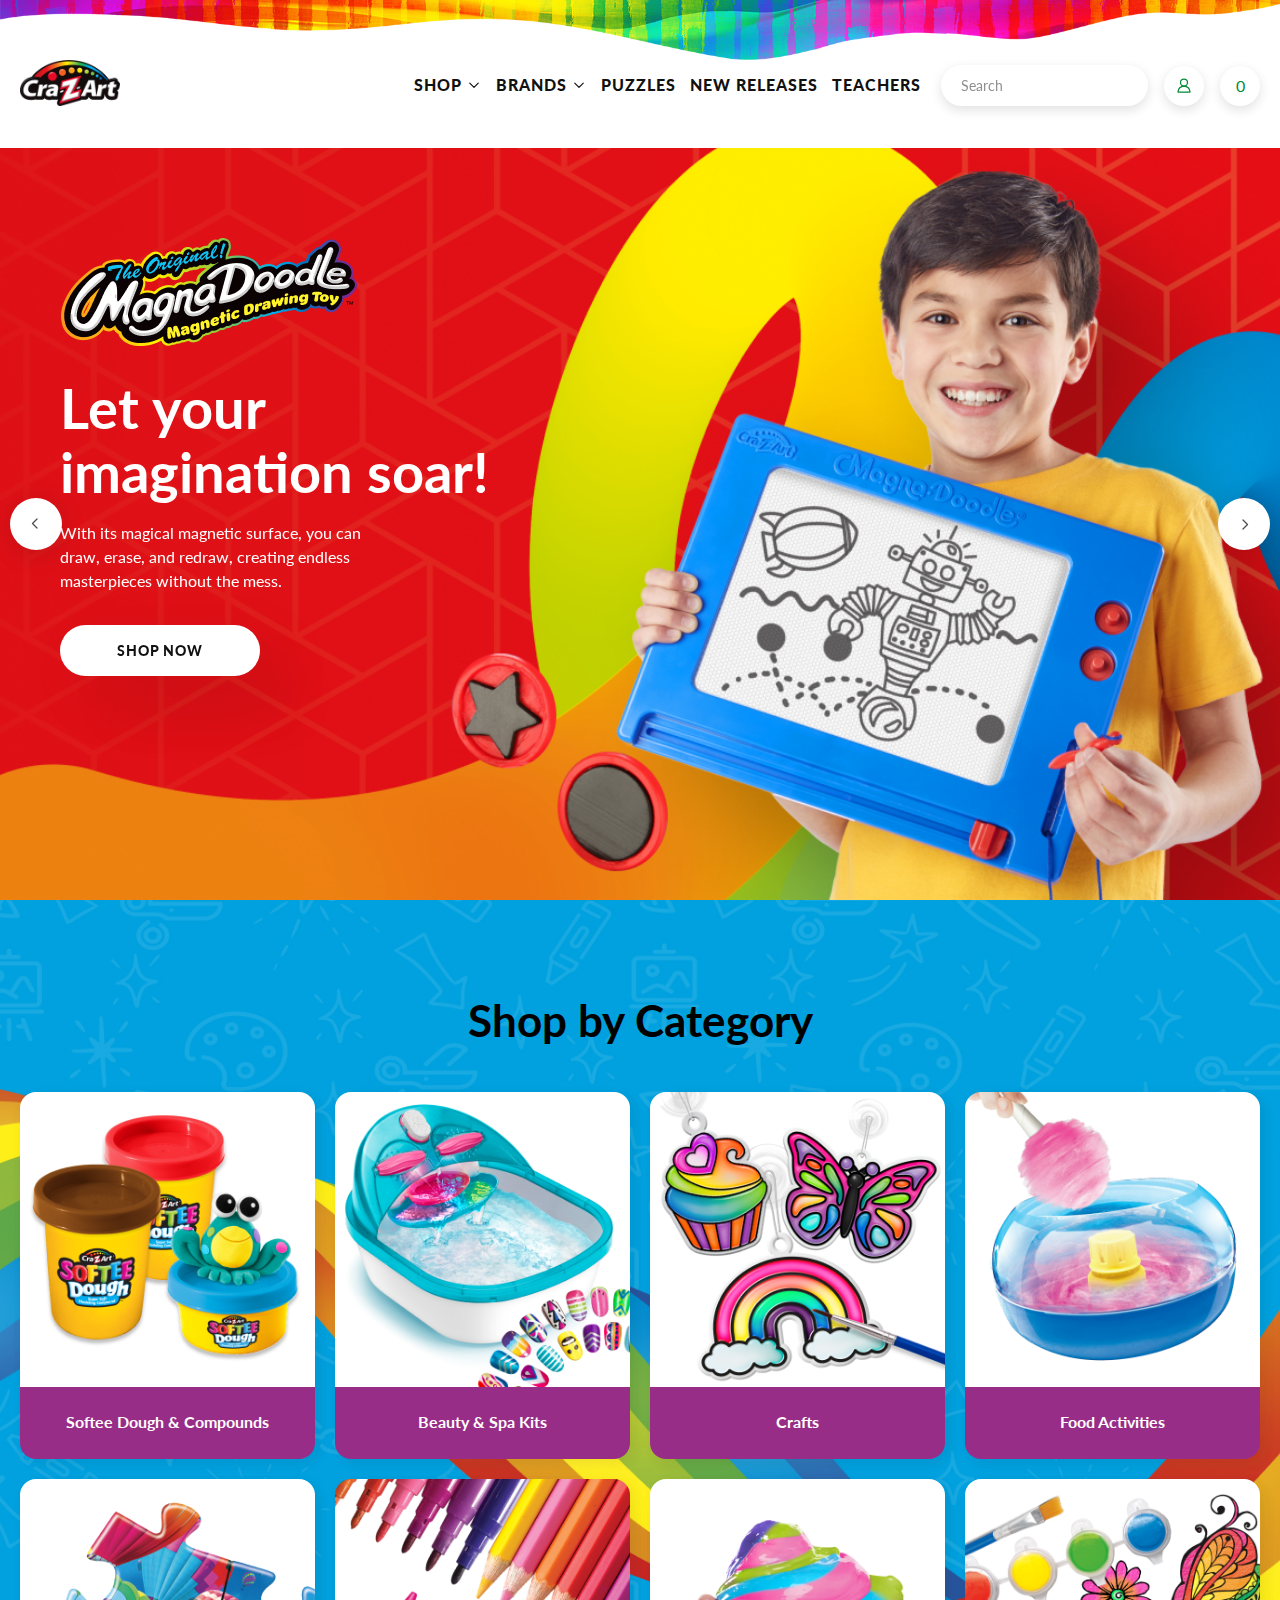
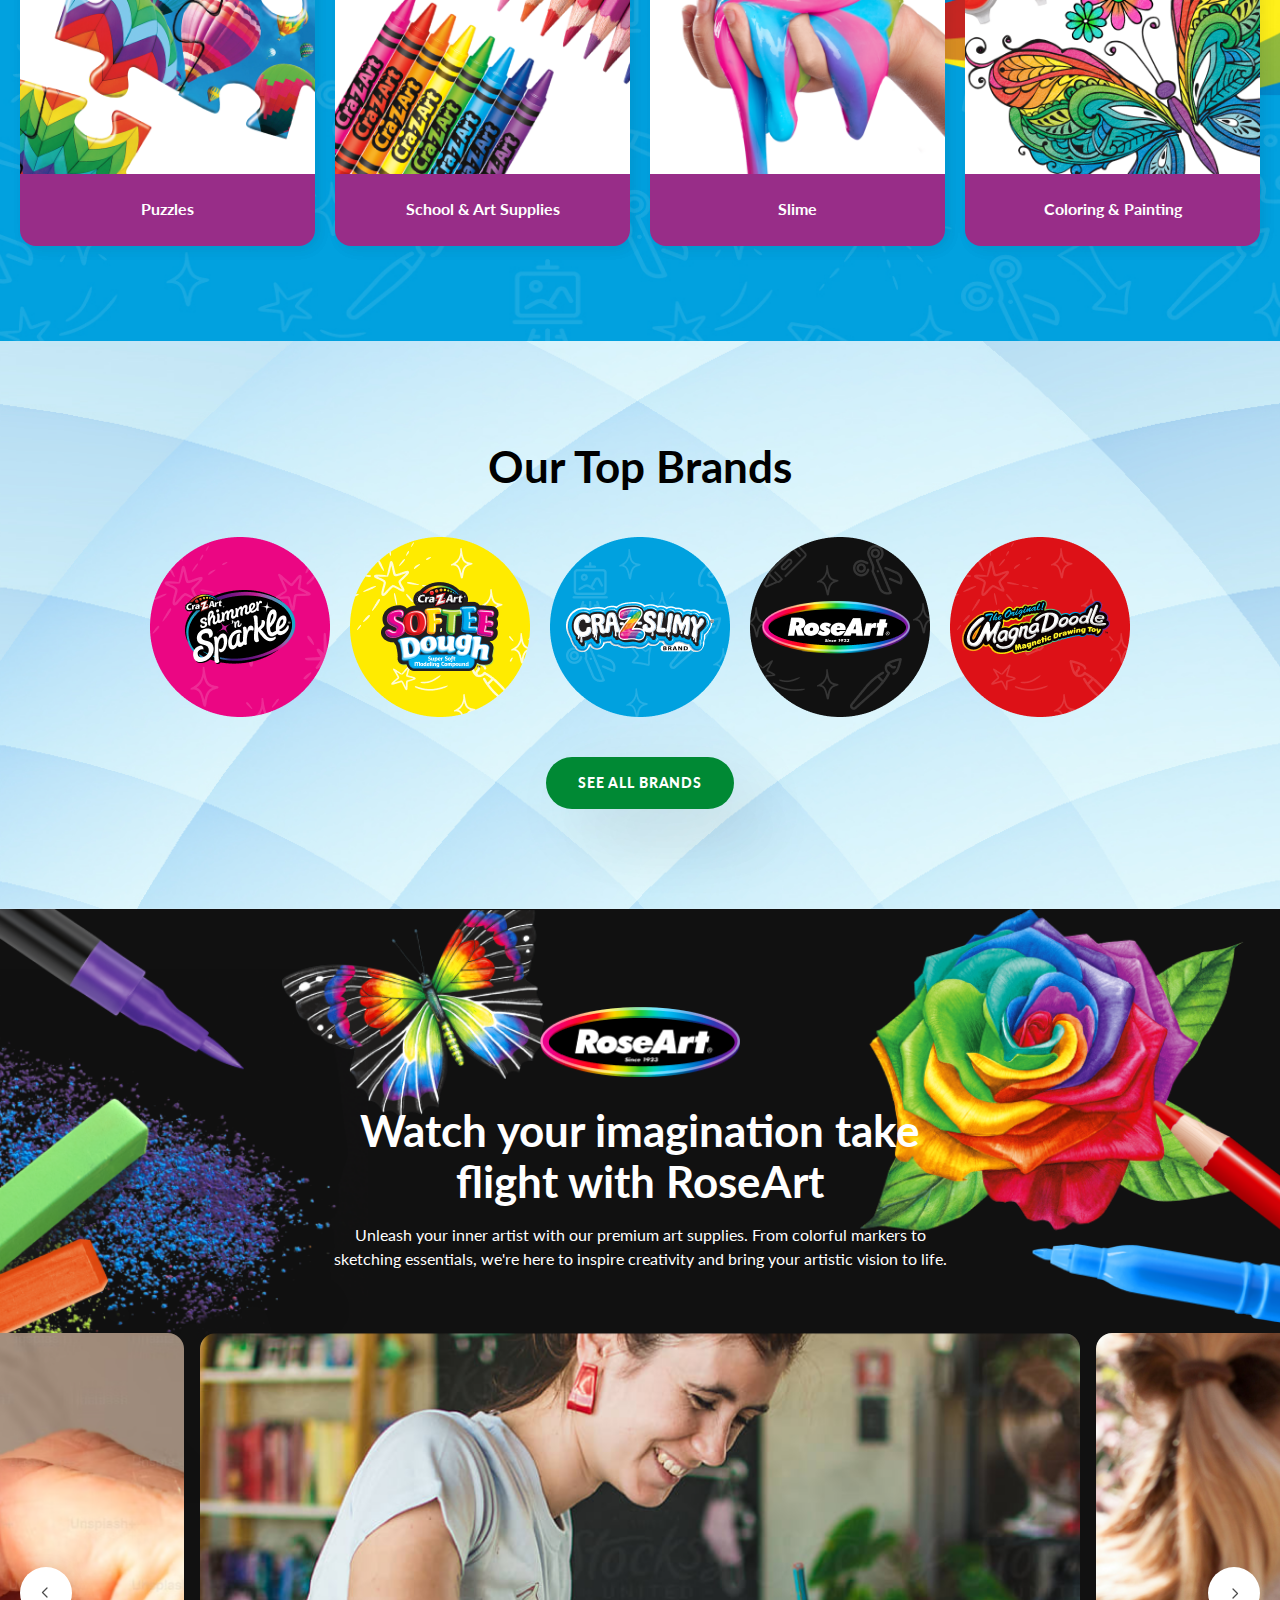
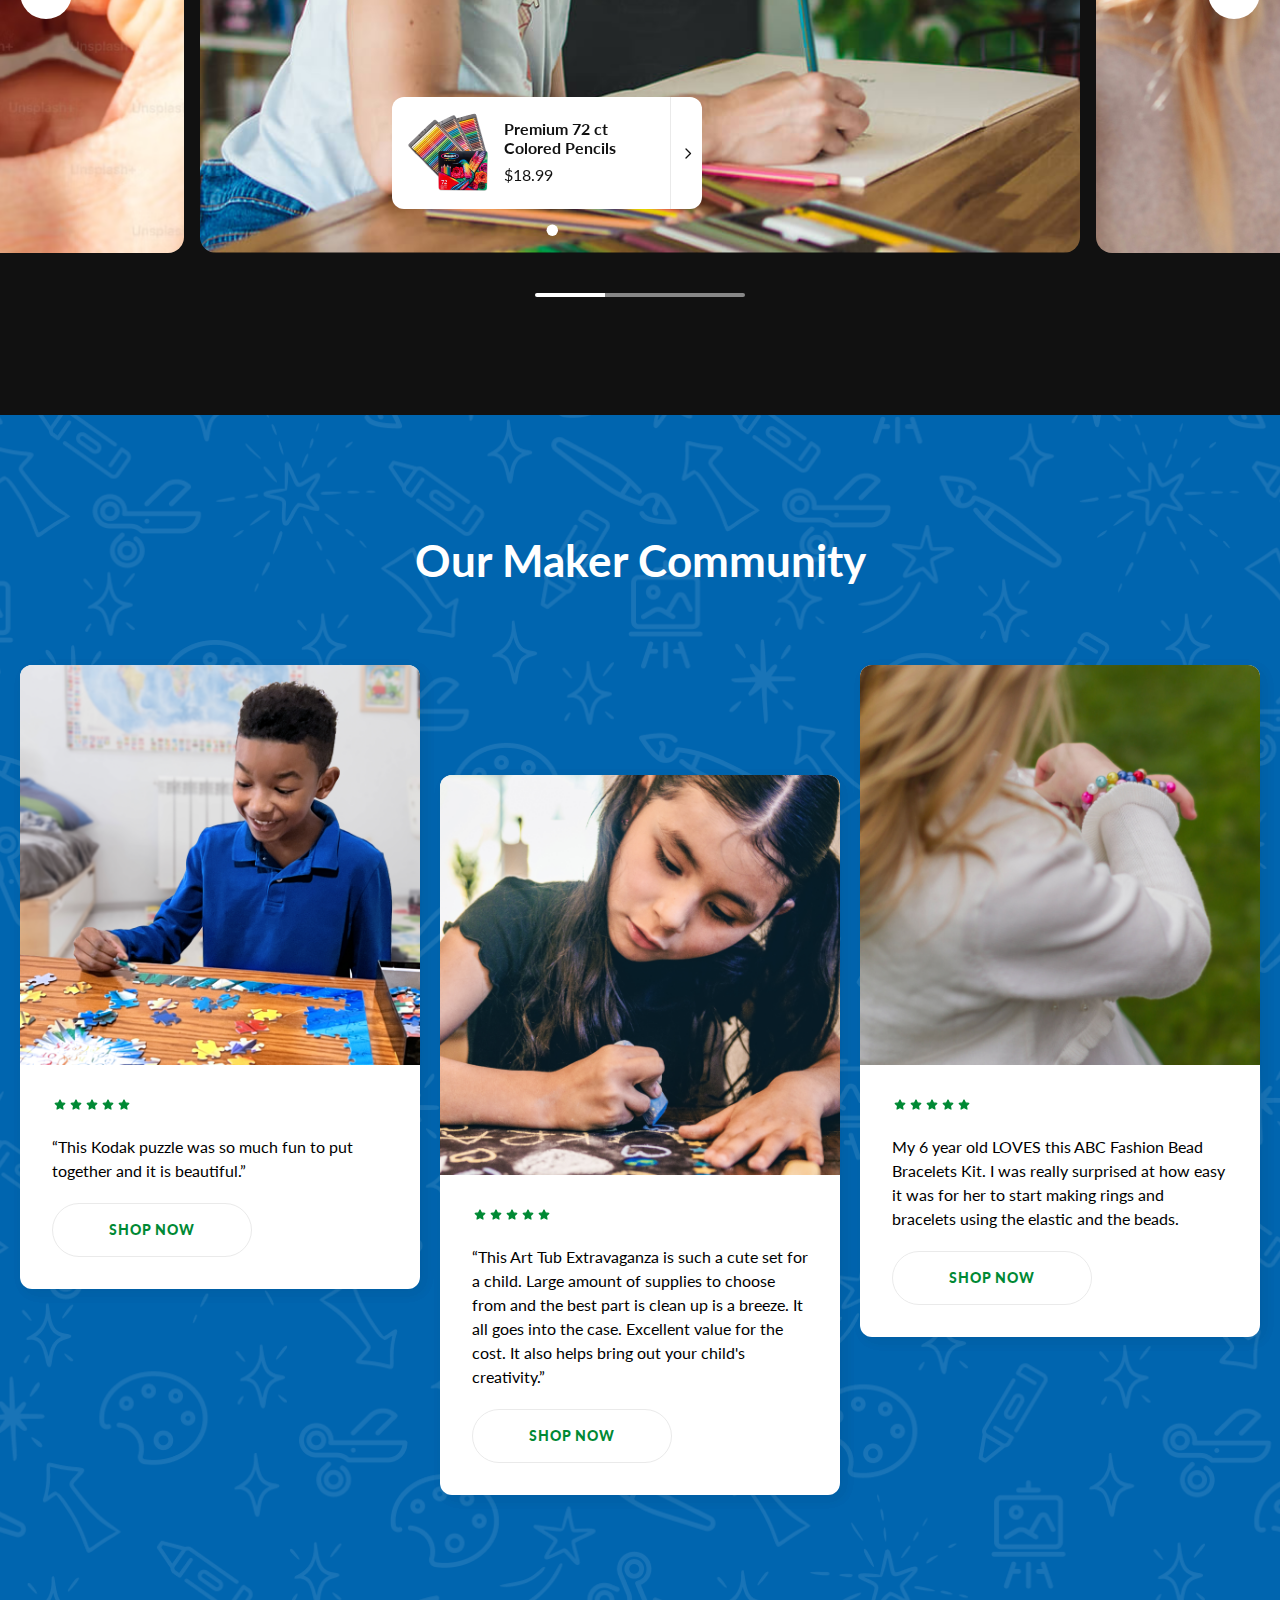
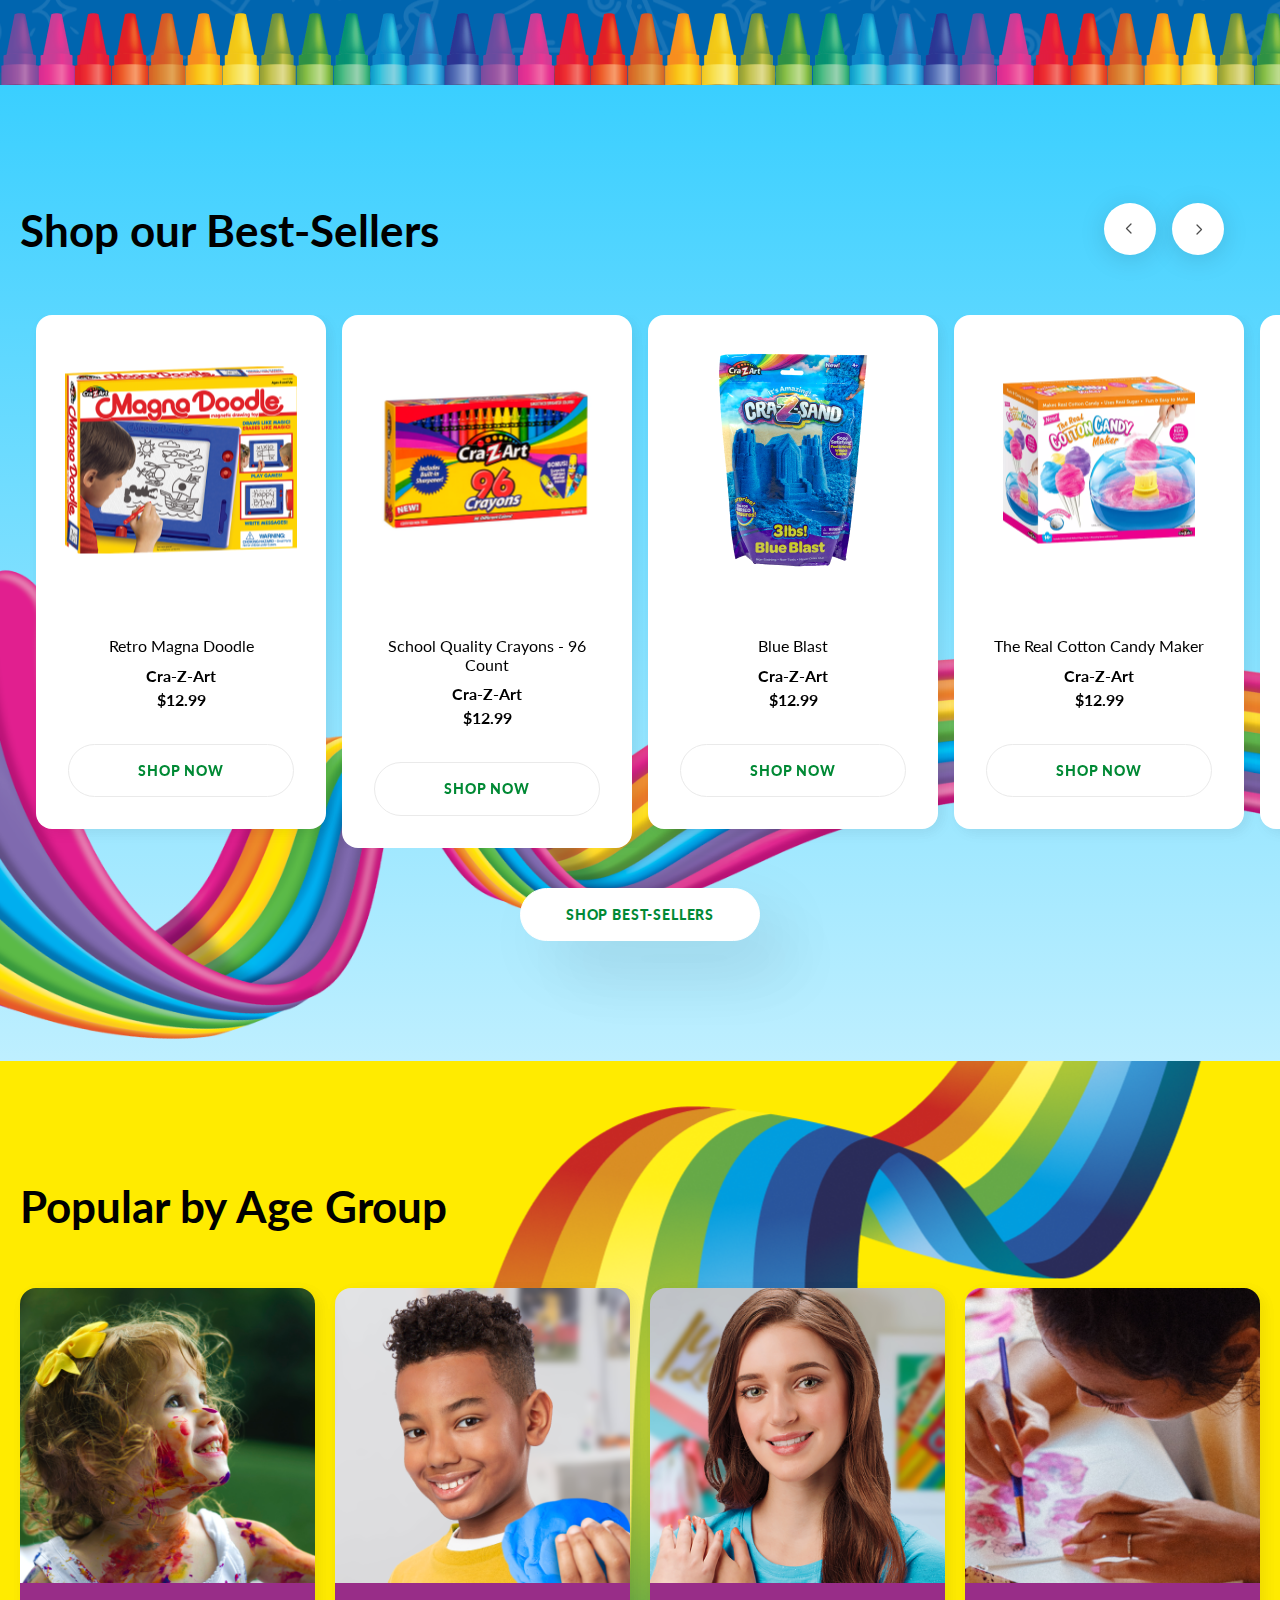
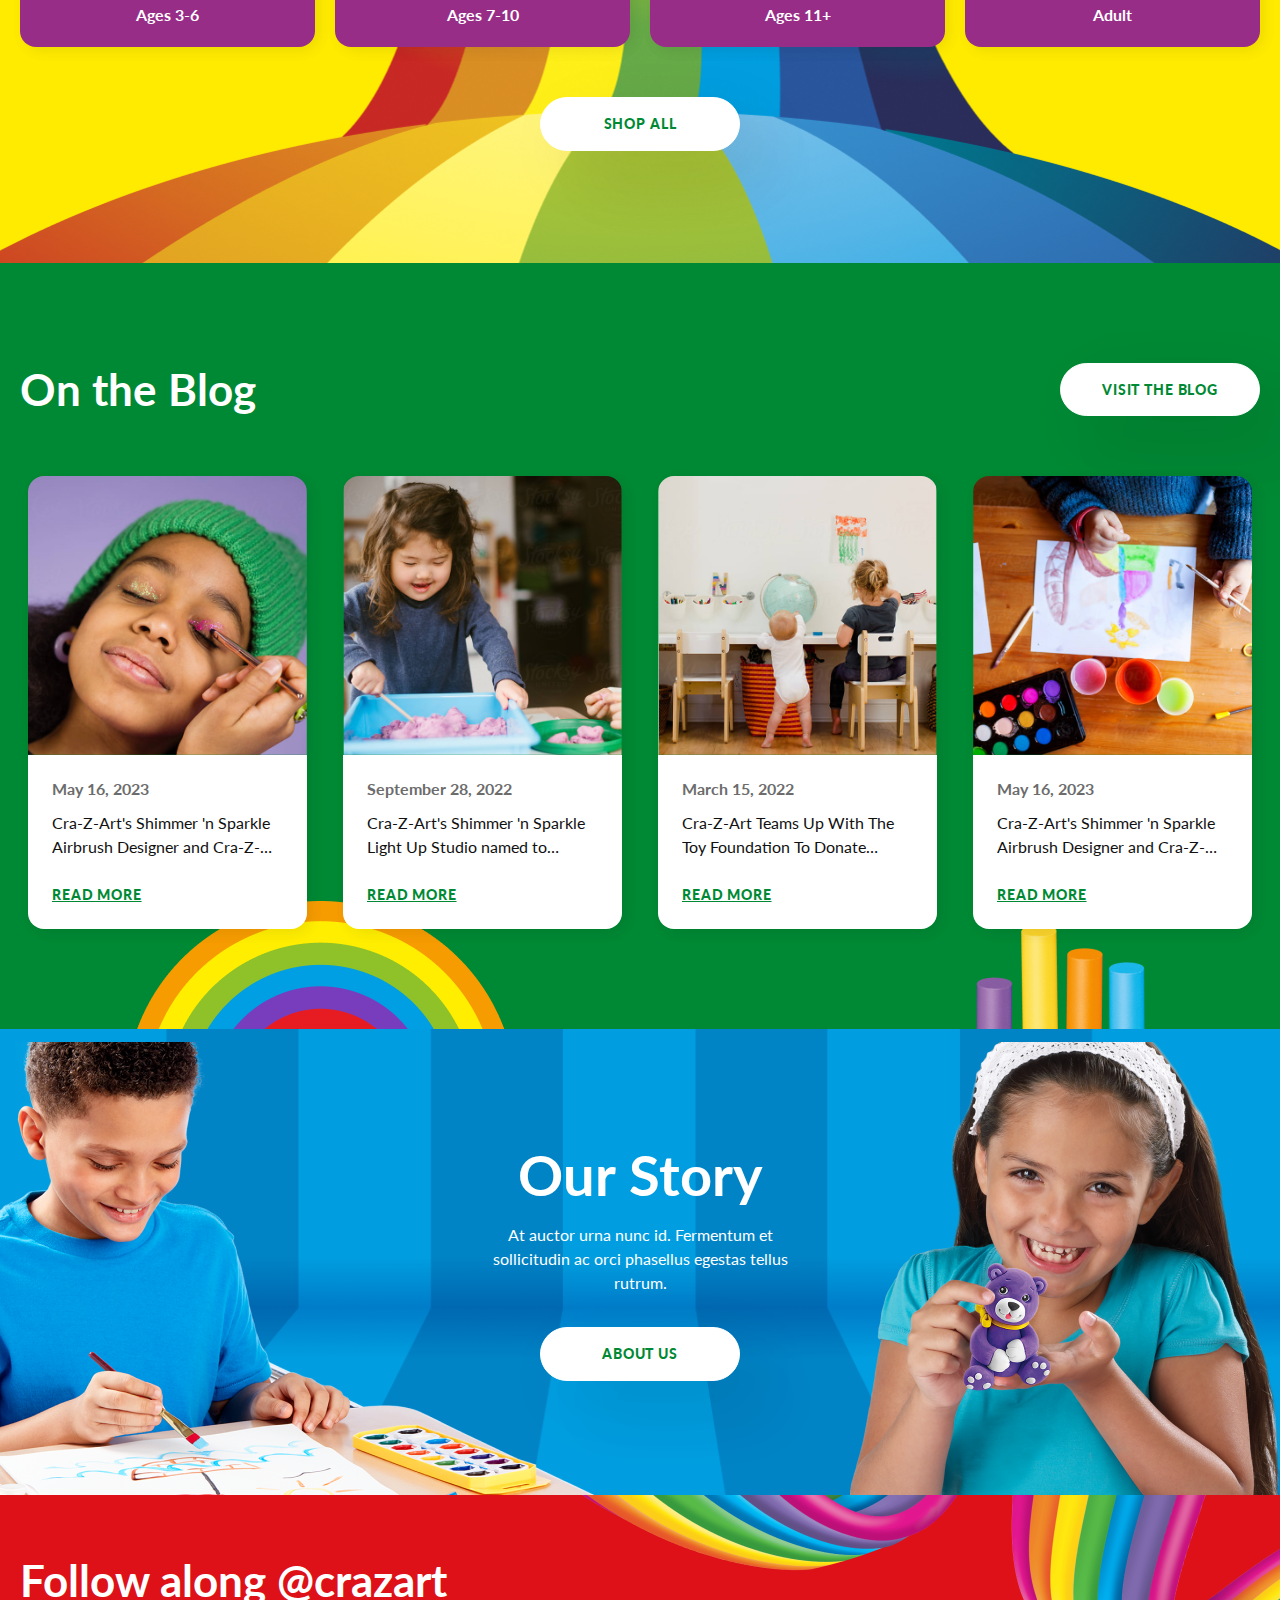
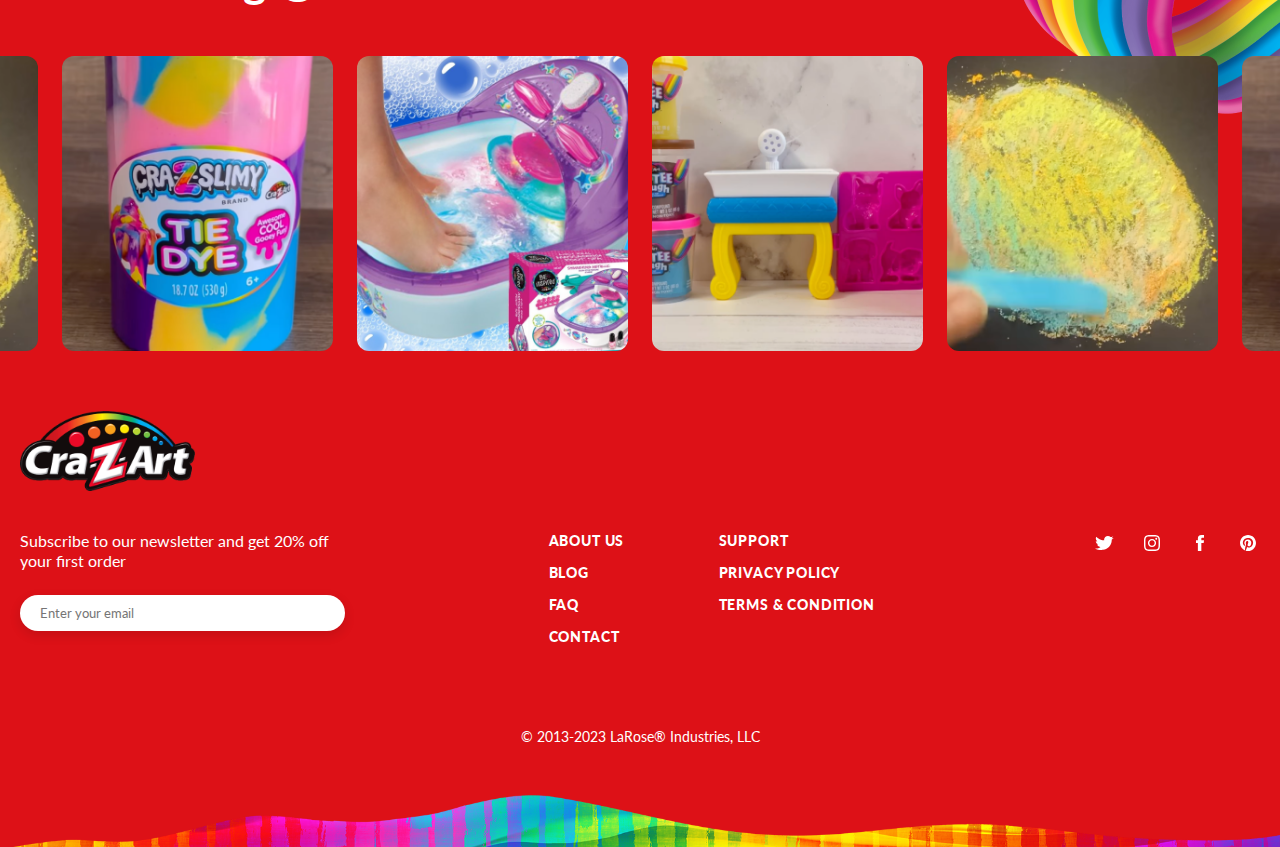
==== static/index.html @ 1d9a2c36 "Add video popups" ====
<!DOCTYPE html>
<html lang="en">
  <head>
    <meta charset="UTF-8" />
    <meta name="viewport" content="width=device-width, initial-scale=1.0" />
    <link rel="icon" type="image/x-icon" href="images/favicon.ico" />
    <title>
      Arts and Crafts Store | Buy School Supplies Online at Cra-Z-Art
    </title>

    <!-- Google Fonts -->
    <link rel="preconnect" href="https://fonts.googleapis.com" />
    <link rel="preconnect" href="https://fonts.gstatic.com" crossorigin />
    <link
      href="https://fonts.googleapis.com/css2?family=Lato:ital,wght@0,300;0,400;0,700;0,900;1,400&display=swap"
      rel="stylesheet"
    />

    <!-- Magnific -->
    <link rel="stylesheet" href="css/magnific-popup.css" />

    <!-- Slick Slider -->
    <link rel="stylesheet" href="css/slick-theme.css" />
    <link rel="stylesheet" href="css/slick.css" />

    <!-- Reset -->
    <link rel="stylesheet" href="css/reset.css" />

    <!-- Main -->
    <link rel="stylesheet" href="css/main.css" />
  </head>
  <body>
    <header class="desktop">
      <div class="top-nav">
        <div class="container">
          <div class="content">
            <a href="index.html" class="logo">
              <img src="images/logo.png" alt="logo" />
            </a>
            <div class="navigation-items">
              <nav>
                <ul class="nav-menu">
                  <li class="menu-item menu-item-has-children">
                    <a href="/">Shop</a>
                    <ul class="nav-menu">
                      <li class="menu-item menu-item-has-children">
                        <a href="#">Category</a>
                        <ul class="nav-menu">
                          <li class="menu-item">
                            <a href="#">Crafts</a>
                          </li>
                          <li class="menu-item">
                            <a href="#">Coloring & Paint</a>
                          </li>
                          <li class="menu-item">
                            <a href="#">Spa & Beauty Kits</a>
                          </li>
                          <li class="menu-item">
                            <a href="#">Puzzles</a>
                          </li>
                          <li class="menu-item">
                            <a href="#">Softee Dough & Compounds</a>
                          </li>
                          <li class="menu-item">
                            <a href="#">Slime</a>
                          </li>
                          <li class="menu-item">
                            <a href="#">School & Art Supplies</a>
                          </li>
                          <li class="menu-item">
                            <a href="#">Teacher Supplies</a>
                          </li>
                          <li class="menu-item">
                            <a href="#">Food Activities</a>
                          </li>
                          <li class="menu-item">
                            <a href="#">Fine Arts</a>
                          </li>
                          <li class="menu-item">
                            <a href="#">Licensed</a>
                          </li>
                          <li class="menu-item">
                            <a href="#">Toys, Collectibles & Games</a>
                          </li>
                        </ul>
                      </li>
                      <li class="menu-item menu-item-has-children">
                        <a href="#">Supplies</a>
                        <ul class="nav-menu">
                          <li class="menu-item">
                            <a href="#">Item 1</a>
                          </li>
                          <li class="menu-item">
                            <a href="#">Item 2</a>
                          </li>
                          <li class="menu-item">
                            <a href="#">Item 3</a>
                          </li>
                        </ul>
                      </li>
                      <li class="menu-item menu-item-has-children">
                        <a href="#">Age</a>
                        <ul class="nav-menu">
                          <li class="menu-item">
                            <a href="#">Item 4</a>
                          </li>
                          <li class="menu-item">
                            <a href="#">Item 5</a>
                          </li>
                          <li class="menu-item">
                            <a href="#">Item 6</a>
                          </li>
                        </ul>
                      </li>
                      <li class="menu-item menu-item-has-children">
                        <a href="#">Brand</a>
                        <ul class="nav-menu">
                          <li class="menu-item">
                            <a href="#">Item 7</a>
                          </li>
                          <li class="menu-item">
                            <a href="#">Item 8</a>
                          </li>
                          <li class="menu-item">
                            <a href="#">Item 9</a>
                          </li>
                        </ul>
                      </li>
                    </ul>
                  </li>
                  <li class="menu-item menu-item-has-children">
                    <a href="/">Brands</a>
                    <ul class="nav-menu">
                      <li class="menu-item">
                        <a href="#">Cra-Z-Art</a>
                      </li>
                      <li class="menu-item">
                        <a href="#">Cra-Z-Slimy</a>
                      </li>
                      <li class="menu-item">
                        <a href="#">Cra-Z-Sand</a>
                      </li>
                      <li class="menu-item">
                        <a href="#">Magrific 3D Magnetic Tiles</a>
                      </li>
                      <li class="menu-item">
                        <a href="#">RoseArt</a>
                      </li>
                      <li class="menu-item">
                        <a href="#">Softee Dough</a>
                      </li>
                      <li class="menu-item">
                        <a href="#">Shimmer 'n Sparkle</a>
                      </li>
                      <li class="menu-item">
                        <a href="#">MagnaDoodle</a>
                      </li>
                      <li class="menu-item">
                        <a href="#">The Board Dudes</a>
                      </li>
                      <li class="menu-item">
                        <a href="#">Palmer Paints</a>
                      </li>
                      <li class="menu-item">
                        <a href="#">USA Titanium</a>
                      </li>
                      <li class="menu-item">
                        <a href="#">USA Gold</a>
                      </li>
                      <li class="menu-item">
                        <a href="#">Timeless Creations</a>
                      </li>
                      <li class="menu-item">
                        <a href="#">Scribble Stuff</a>
                      </li>
                    </ul>
                  </li>
                  <li class="menu-item">
                    <a href="/">Puzzles</a>
                  </li>
                  <li class="menu-item">
                    <a href="/">New Releases</a>
                  </li>
                  <li class="menu-item">
                    <a href="/">Teachers</a>
                  </li>
                </ul>
              </nav>
              <aside>
                <div class="search-products">
                  <form>
                    <div class="input-group">
                      <input
                        type="search"
                        name="search-term"
                        placeholder="Search"
                      />
                    </div>
                  </form>
                </div>
                <div class="profile-wrapper">
                  <a href="/profile" class="profile-account">
                    <img src="images/icons/profile.svg" alt="profile" />
                  </a>
                </div>
                <div class="shopping-cart">
                  <button class="cart-count">
                    <span>0</span>
                  </button>
                </div>
              </aside>
            </div>
          </div>
        </div>
      </div>
      <div class="mega-menu" data-category="">
        <div class="container">
          <h6 class="category-title">Shop by</h6>
          <div class="mega-menu-links-wrapper">
            <nav>
              <div class="links"></div>
            </nav>
            <div class="best-selllers">
              <div class="best-seller-category" data-category="general">
                <h5>Best-sellers</h5>
                <div class="items">
                  <a class="best-seller-item" href="#">
                    <img src="images/rose-art.png" alt="rose art" />
                    <div class="info">
                      <h6>RoseArt</h6>
                      <p>Premium Art Set — 12...</p>
                      <span class="price">$12.99</span>
                    </div>
                  </a>
                  <a class="best-seller-item" href="#">
                    <img src="images/rose-art.png" alt="rose art" />
                    <div class="info">
                      <h6>RoseArt</h6>
                      <p>Premium Art Set — 12...</p>
                      <span class="price">$12.99</span>
                    </div>
                  </a>
                  <a class="best-seller-item" href="#">
                    <img src="images/rose-art.png" alt="rose art" />
                    <div class="info">
                      <h6>RoseArt</h6>
                      <p>Premium Art Set — 12...</p>
                      <span class="price">$12.99</span>
                    </div>
                  </a>
                  <a class="best-seller-item" href="#">
                    <img src="images/rose-art.png" alt="rose art" />
                    <div class="info">
                      <h6>RoseArt</h6>
                      <p>Premium Art Set — 12...</p>
                      <span class="price">$12.99</span>
                    </div>
                  </a>
                </div>
              </div>
            </div>
          </div>
        </div>
      </div>
    </header>
    <header class="mobile">
      <div class="top-nav">
        <div class="container">
          <div class="content">
            <button class="toggle-navigation">
              <span class="line"></span>
              <span class="line"></span>
            </button>
            <a href="index.html" class="logo">
              <img src="images/logo.png" alt="logo" />
            </a>
            <div class="shopping-cart">
              <button class="cart-count">
                <span>0</span>
              </button>
            </div>
          </div>
        </div>
      </div>
      <nav>
        <div class="content">
          <div class="nav-wrapper">
            <ul class="nav-menu">
              <li class="menu-item menu-item-has-children">
                <a href="#">Shop</a>
                <ul class="nav-menu">
                  <li class="menu-item menu-item-has-children">
                    <a href="#">Category</a>
                    <ul class="nav-menu">
                      <li class="menu-item">
                        <a href="#">Crafts</a>
                      </li>
                      <li class="menu-item">
                        <a href="#">Coloring &amp; Paint Activity</a>
                      </li>
                      <li class="menu-item">
                        <a href="#">Spa &amp; Beauty Kits</a>
                      </li>
                      <li class="menu-item">
                        <a href="#">Food Activity</a>
                      </li>
                      <li class="menu-item">
                        <a href="#">Puzzles</a>
                      </li>
                      <li class="menu-item">
                        <a href="#">Softee Dough &amp; Compounds</a>
                      </li>
                      <li class="menu-item">
                        <a href="#">Slime</a>
                      </li>
                      <li class="menu-item">
                        <a href="#">School &amp; Art Supplies</a>
                      </li>
                    </ul>
                  </li>
                  <li class="menu-item">
                    <a href="#">Supplies</a>
                  </li>
                  <li class="menu-item">
                    <a href="#">Age</a>
                  </li>
                  <li class="menu-item">
                    <a href="#">Brand</a>
                  </li>
                </ul>
              </li>
              <li class="menu-item menu-item-has-children">
                <a href="#">Brands</a>
                <ul class="nav-menu">
                  <li class="menu-item">
                    <a href="#">Cra-Z-Art</a>
                  </li>
                  <li class="menu-item">
                    <a href="#">Cra-Z-Slimy</a>
                  </li>
                  <li class="menu-item">
                    <a href="#">Cra-Z-Sand</a>
                  </li>
                  <li class="menu-item">
                    <a href="#">Magrific 3D Magnetic Tiles</a>
                  </li>
                  <li class="menu-item">
                    <a href="#">RoseArt</a>
                  </li>
                  <li class="menu-item">
                    <a href="#">Softee Dough</a>
                  </li>
                  <li class="menu-item">
                    <a href="#">Shimmer 'n Sparkle</a>
                  </li>
                  <li class="menu-item">
                    <a href="#">MagnaDoodle</a>
                  </li>
                  <li class="menu-item">
                    <a href="#">The Board Dudes</a>
                  </li>
                  <li class="menu-item">
                    <a href="#">Palmer Paints</a>
                  </li>
                  <li class="menu-item">
                    <a href="#">USA Titanium</a>
                  </li>
                  <li class="menu-item">
                    <a href="#">USA Gold</a>
                  </li>
                  <li class="menu-item">
                    <a href="#">Timeless Creations</a>
                  </li>
                  <li class="menu-item">
                    <a href="#">Scribble Stuff</a>
                  </li>
                </ul>
              </li>
              <li class="menu-item">
                <a href="#">Puzzles</a>
              </li>
              <li class="menu-item">
                <a href="#">New Releases</a>
              </li>
              <li class="menu-item">
                <a href="#">Teachers</a>
              </li>
            </ul>
          </div>
          <div class="user-profile">
            <a href="/account">Account</a>
          </div>
          <div class="search-products">
            <form>
              <div class="input-group">
                <input type="search" name="search-term" placeholder="Search" />
              </div>
            </form>
          </div>
        </div>
      </nav>
      <div class="sub-menu">
        <button class="go-back"></button>
        <div class="sub-menu-nav"></div>
      </div>
    </header>
    <div class="hero" id="hero">
      <div class="hero-slide hero-slide-01">
        <img src="images/hero/hero-slide-mobile-01-bckg.png" alt="decoration" />
        <img
          src="images/hero/hero-slide-desktop-01-bckg.png"
          alt="decoration"
        />
        <div class="container">
          <div class="info">
            <img src="images/hero/magnadoodle.png" alt="magnadoodle" />
            <h2>Let your imagination soar!</h2>
            <p>
              With its magical magnetic surface, you can draw, erase, and
              redraw, creating endless masterpieces without the mess.
            </p>
            <div class="shop-now-wrapper">
              <a href="#" class="button primary full-width">Shop Now</a>
            </div>
          </div>
        </div>
      </div>
      <div class="hero-slide hero-slide-02">
        <img src="images/hero/hero-slide-mobile-02-bckg.png" alt="decoration" />
        <img
          src="images/hero/hero-slide-desktop-02-bckg.png"
          alt="decoration"
        />
        <div class="container">
          <div class="info">
            <img src="images/hero/sparkle.png" alt="magnadoodle" />
            <h2>Let your imagination soar!</h2>
            <p>
              With its magical magnetic surface, you can draw, erase, and
              redraw, creating endless masterpieces without the mess.
            </p>
            <div class="shop-now-wrapper">
              <a href="#" class="button primary full-width">Shop Now</a>
            </div>
          </div>
        </div>
      </div>
    </div>
    <div class="shop-by-category">
      <div class="container">
        <h3>Shop by Category</h3>
        <div class="categories">
          <div class="category">
            <a href="#">
              <div class="img-wrapper">
                <img
                  src="images/category/Softee-Dough-and-Compounds.png"
                  alt="Softee Dough & Compounds"
                />
              </div>
              <h5>Softee Dough & Compounds</h5>
            </a>
          </div>
          <div class="category">
            <a href="#">
              <div class="img-wrapper">
                <img
                  src="images/category/Beauty-and-Spa-Kits.png"
                  alt="Beauty & Spa Kits"
                />
              </div>
              <h5>Beauty & Spa Kits</h5>
            </a>
          </div>
          <div class="category">
            <a href="#">
              <div class="img-wrapper">
                <img src="images/category/Crafts.png" alt="Crafts" />
              </div>
              <h5>Crafts</h5>
            </a>
          </div>
          <div class="category">
            <a href="#">
              <div class="img-wrapper">
                <img
                  src="images/category/Food-Activities.png"
                  alt="Food Activities"
                />
              </div>
              <h5>Food Activities</h5>
            </a>
          </div>
          <div class="category">
            <a href="#">
              <div class="img-wrapper">
                <img src="images/category/Puzzles.png" alt="Puzzles" />
              </div>
              <h5>Puzzles</h5>
            </a>
          </div>
          <div class="category">
            <a href="#">
              <div class="img-wrapper">
                <img
                  src="images/category/School-and-Art-Supplies.png"
                  alt="School & Art Supplies"
                />
              </div>
              <h5>School & Art Supplies</h5>
            </a>
          </div>
          <div class="category">
            <a href="#">
              <div class="img-wrapper">
                <img src="images/category/Slime.png" alt="Slime" />
              </div>
              <h5>Slime</h5>
            </a>
          </div>
          <div class="category">
            <a href="#">
              <div class="img-wrapper">
                <img
                  src="images/category/Coloring-and-Painting.png"
                  alt="Coloring & Painting"
                />
              </div>
              <h5>Coloring & Painting</h5>
            </a>
          </div>
        </div>
      </div>
    </div>
    <div class="our-top-brands">
      <div class="container">
        <h3>Our Top Brands</h3>
        <div class="brands">
          <div class="brand">
            <a href="#">
              <img src="images/brands/sparkle.png" alt="sparkle" />
            </a>
          </div>
          <div class="brand">
            <a href="#">
              <img src="images/brands/softee-dough.png" alt="softee dough" />
            </a>
          </div>
          <div class="brand">
            <a href="#">
              <img src="images/brands/cra-z-slimmy.png" alt="cra-z-slimmy" />
            </a>
          </div>
          <div class="brand">
            <a href="#">
              <img src="images/brands/rose-art.png" alt="rose-art" />
            </a>
          </div>
          <div class="brand">
            <a href="#">
              <img src="images/brands/magna-doodle.png" alt="magna-doodle" />
            </a>
          </div>
          <div>
            <a href="#" class="see-all"> See all brands </a>
          </div>
        </div>
        <a href="#" class="button secondary"> See all Brands </a>
      </div>
    </div>
    <div class="rose-art-brand">
      <div class="container">
        <div class="info">
          <img src="images/rose-art/logo.png" alt="rose art" />
          <h2>Watch your imagination take flight with RoseArt</h2>
          <p>
            Unleash your inner artist with our premium art supplies. From
            colorful markers to sketching essentials, we're here to inspire
            creativity and bring your artistic vision to life.
          </p>
        </div>
      </div>
      <div class="rose-art-products" id="rose-art-products">
        <div class="product">
          <img
            src="images/rose-art/slide-01.png"
            alt="24 ct Premium Soft Pastel Sticks"
          />
          <div class="quick-buy-wrapper">
            <a href="#" class="quick-buy">
              <div class="product-image">
                <img
                  src="images/rose-art/product-01.png"
                  alt="Premium 72 ct Colored Pencils"
                />
              </div>
              <div class="product-info">
                <h5>Premium 72 ct Colored Pencils</h5>
                <span class="price">$18.99</span>
              </div>
            </a>
            <span class="dot-pulser"></span>
          </div>
        </div>
        <div class="product">
          <img
            src="images/rose-art/slide-02.png"
            alt="Premium 36 ct Acrylic Paint Set"
          />
          <div class="quick-buy-wrapper">
            <a href="#" class="quick-buy">
              <div class="product-image">
                <img
                  src="images/rose-art/product-02.png"
                  alt="Premium 36 ct Acrylic Paint Set"
                />
              </div>
              <div class="product-info">
                <h5>Premium 36 ct Acrylic Paint Set</h5>
                <span class="price">$23.99</span>
              </div>
            </a>
            <span class="dot-pulser"></span>
          </div>
        </div>
        <div class="product">
          <img
            src="images/rose-art/slide-03.png"
            alt="24 ct Premium Soft Pastel Sticks"
          />
          <div class="quick-buy-wrapper">
            <a href="#" class="quick-buy">
              <div class="product-image">
                <img
                  src="images/rose-art/product-03.png"
                  alt="24 ct Premium Soft Pastel Sticks"
                />
              </div>
              <div class="product-info">
                <h5>24 ct Premium Soft Pastel Sticks</h5>
                <span class="price">$10.99</span>
              </div>
            </a>
            <span class="dot-pulser"></span>
          </div>
        </div>
      </div>
    </div>
    <div class="our-community">
      <div class="container">
        <h3>Our Maker Community</h3>
        <div class="reviews-wrapper">
          <div class="community-reviews" id="community-reviews">
            <div class="review-item">
              <div class="product">
                <div class="image">
                  <img
                    src="images/our-community/community-01.png"
                    alt="kodak puzzle"
                  />
                </div>
                <div class="info">
                  <img src="images/icons/review-rating.svg" alt="rating" />
                  <p>
                    “This Kodak puzzle was so much fun to put together and it is
                    beautiful.”
                  </p>
                  <button class="button tertiary">Shop Now</button>
                </div>
              </div>
            </div>
            <div class="review-item">
              <div class="product">
                <div class="image">
                  <img
                    src="images/our-community/community-02.png"
                    alt="kodak puzzle"
                  />
                </div>
                <div class="info">
                  <img src="images/icons/review-rating.svg" alt="rating" />
                  <p>
                    “This Art Tub Extravaganza is such a cute set for a child.
                    Large amount of supplies to choose from and the best part is
                    clean up is a breeze. It all goes into the case. Excellent
                    value for the cost. It also helps bring out your child's
                    creativity.”
                  </p>
                  <button class="button tertiary">Shop Now</button>
                </div>
              </div>
            </div>
            <div class="review-item">
              <div class="product">
                <div class="image">
                  <img
                    src="images/our-community/community-03.png"
                    alt="kodak puzzle"
                  />
                </div>
                <div class="info">
                  <img src="images/icons/review-rating.svg" alt="rating" />
                  <p>
                    My 6 year old LOVES this ABC Fashion Bead Bracelets Kit. I
                    was really surprised at how easy it was for her to start
                    making rings and bracelets using the elastic and the beads.
                  </p>
                  <button class="button tertiary">Shop Now</button>
                </div>
              </div>
            </div>
          </div>
        </div>
      </div>
    </div>
    <div class="our-best-sellers">
      <div class="container">
        <h3>Shop our Best-Sellers</h3>
      </div>
      <div class="best-seller-products" id="best-seller-products">
        <div class="product">
          <div class="img-wrapper">
            <img
              src="images/best-sellers/product-01.png"
              alt="Retro Magna Doodle"
            />
          </div>
          <div class="info">
            <h6>Retro Magna Doodle</h6>
            <p class="brand">Cra-Z-Art</p>
            <span class="price">$12.99</span>
            <button class="button tertiary">Shop Now</button>
          </div>
        </div>
        <div class="product">
          <div class="img-wrapper">
            <img
              src="images/best-sellers/product-02.png"
              alt="School Quality Crayons - 96 Count"
            />
          </div>
          <div class="info">
            <h6>School Quality Crayons - 96 Count</h6>
            <p class="brand">Cra-Z-Art</p>
            <span class="price">$12.99</span>
            <button class="button tertiary">Shop Now</button>
          </div>
        </div>
        <div class="product">
          <div class="img-wrapper">
            <img src="images/best-sellers/product-03.png" alt="Blue Blast" />
          </div>
          <div class="info">
            <h6>Blue Blast</h6>
            <p class="brand">Cra-Z-Art</p>
            <span class="price">$12.99</span>
            <button class="button tertiary">Shop Now</button>
          </div>
        </div>
        <div class="product">
          <div class="img-wrapper">
            <img
              src="images/best-sellers/product-04.png"
              alt="The Real Cotton Candy Maker"
            />
          </div>
          <div class="info">
            <h6>The Real Cotton Candy Maker</h6>
            <p class="brand">Cra-Z-Art</p>
            <span class="price">$12.99</span>
            <button class="button tertiary">Shop Now</button>
          </div>
        </div>
        <div class="product">
          <div class="img-wrapper">
            <img
              src="images/best-sellers/product-01.png"
              alt="Retro Magna Doodle"
            />
          </div>
          <div class="info">
            <h6>Retro Magna Doodle</h6>
            <p class="brand">Cra-Z-Art</p>
            <span class="price">$12.99</span>
            <button class="button tertiary">Shop Now</button>
          </div>
        </div>
        <div class="product">
          <div class="img-wrapper">
            <img
              src="images/best-sellers/product-02.png"
              alt="School Quality Crayons - 96 Count"
            />
          </div>
          <div class="info">
            <h6>School Quality Crayons - 96 Count</h6>
            <p class="brand">Cra-Z-Art</p>
            <span class="price">$12.99</span>
            <button class="button tertiary">Shop Now</button>
          </div>
        </div>
        <div class="product">
          <div class="img-wrapper">
            <img src="images/best-sellers/product-03.png" alt="Blue Blast" />
          </div>
          <div class="info">
            <h6>Blue Blast</h6>
            <p class="brand">Cra-Z-Art</p>
            <span class="price">$12.99</span>
            <button class="button tertiary">Shop Now</button>
          </div>
        </div>
      </div>
      <div class="container">
        <div class="shop-all">
          <a href="#" class="button quaternary full-width">Shop best-sellers</a>
        </div>
      </div>
    </div>
    <div class="popular-by-age">
      <div class="container">
        <h3>Popular by Age Group</h3>
        <div class="age-products" id="age-products">
          <div class="product">
            <a href="#">
              <img src="images/popular-by-age/product-01.png" alt="Ages 3-6" />
              <h6>Ages 3-6</h6>
            </a>
          </div>
          <div class="product">
            <a href="#">
              <img src="images/popular-by-age/product-02.png" alt="Ages 7-10" />
              <h6>Ages 7-10</h6>
            </a>
          </div>
          <div class="product">
            <a href="#">
              <img src="images/popular-by-age/product-03.png" alt="Ages 11+" />
              <h6>Ages 11+</h6>
            </a>
          </div>
          <div class="product">
            <a href="#">
              <img src="images/popular-by-age/product-04.png" alt="Adult" />
              <h6>Adult</h6>
            </a>
          </div>
        </div>
        <div class="shop-all">
          <a href="#" class="button quaternary full-width">Shop all</a>
        </div>
      </div>
    </div>
    <div class="on-the-blog">
      <div class="container">
        <div class="blog-wrapper">
          <h3>On the Blog</h3>
          <div class="visit">
            <a href="#" class="button quaternary full-width">Visit the Blog</a>
          </div>
        </div>
      </div>
      <div class="container blog-container">
        <div class="blog-items" id="blog-items">
          <div class="item">
            <div class="img-wrapper">
              <img src="images/on-the-blog/item-01.png" alt="blog 01" />
            </div>
            <div class="info">
              <span class="date">May 16, 2023</span>
              <h6>
                Cra-Z-Art's Shimmer 'n Sparkle Airbrush Designer and Cra-Z-Slimy
              </h6>
              <a href="#">Read More</a>
            </div>
          </div>
          <div class="item">
            <div class="img-wrapper">
              <img src="images/on-the-blog/item-02.png" alt="blog 02" />
            </div>
            <div class="info">
              <span class="date">September 28, 2022</span>
              <h6>
                Cra-Z-Art's Shimmer 'n Sparkle Light Up Studio named to TTPM's
                “Holiday Most Wanted 2022 List”
              </h6>
              <a href="#">Read More</a>
            </div>
          </div>
          <div class="item">
            <div class="img-wrapper">
              <img src="images/on-the-blog/item-03.png" alt="blog 03" />
            </div>
            <div class="info">
              <span class="date">March 15, 2022</span>
              <h6>
                Cra-Z-Art Teams Up With The Toy Foundation To Donate $250,000 In
                Toys For Humanitarian Effort To Aid Ukrainian Children
              </h6>
              <a href="#">Read More</a>
            </div>
          </div>
          <div class="item">
            <div class="img-wrapper">
              <img src="images/on-the-blog/item-04.png" alt="blog 04" />
            </div>
            <div class="info">
              <span class="date">May 16, 2023</span>
              <h6>
                Cra-Z-Art's Shimmer 'n Sparkle Airbrush Designer and Cra-Z-Slimy
                Mini Mania Named to Spring/Summer Hot Toy Lists
              </h6>
              <a href="#">Read More</a>
            </div>
          </div>
        </div>
      </div>
      <div class="container">
        <div class="visit">
          <a href="#" class="button quaternary full-width">Visit the Blog</a>
        </div>
      </div>
    </div>
    <div class="our-story">
      <div class="container">
        <h2>Our Story</h2>
        <p>
          At auctor urna nunc id. Fermentum et sollicitudin ac orci phasellus
          egestas tellus rutrum.
        </p>
        <a href="#" class="button quaternary">About us</a>
      </div>
    </div>
    <footer class="main">
      <div class="container">
        <h5>Follow along @crazart</h5>
      </div>
      <div class="products-mini-slider" id="products-mini-slider">
        <div class="item">
          <a href="#">
            <img src="images/products-mini/product-01.png" alt="product 01" />
          </a>
        </div>
        <div class="item">
          <a href="#">
            <img src="images/products-mini/product-02.png" alt="product 02" />
          </a>
        </div>
        <div class="item">
          <a href="#">
            <img src="images/products-mini/product-03.png" alt="product 03" />
          </a>
        </div>
        <div class="item">
          <a href="#">
            <img src="images/products-mini/product-04.png" alt="product 04" />
          </a>
        </div>
        <div class="item">
          <a href="#">
            <img src="images/products-mini/product-01.png" alt="product 01" />
          </a>
        </div>
        <div class="item">
          <a href="#">
            <img src="images/products-mini/product-02.png" alt="product 02" />
          </a>
        </div>
        <div class="item">
          <a href="#">
            <img src="images/products-mini/product-03.png" alt="product 03" />
          </a>
        </div>
        <div class="item">
          <a href="#">
            <img src="images/products-mini/product-04.png" alt="product 04" />
          </a>
        </div>
        <div class="item">
          <a href="#">
            <img src="images/products-mini/product-01.png" alt="product 01" />
          </a>
        </div>
        <div class="item">
          <a href="#">
            <img src="images/products-mini/product-02.png" alt="product 02" />
          </a>
        </div>
        <div class="item">
          <a href="#">
            <img src="images/products-mini/product-03.png" alt="product 03" />
          </a>
        </div>
        <div class="item">
          <a href="#">
            <img src="images/products-mini/product-04.png" alt="product 04" />
          </a>
        </div>
      </div>
      <div class="container">
        <img class="logo" src="images/logo.png" alt="cra-z-art" />
        <div class="info">
          <div class="company">
            <div class="subscribe">
              <p>
                Subscribe to our newsletter and get 20% off your first order
              </p>
              <form>
                <input
                  type="email"
                  name="email"
                  placeholder="Enter your email"
                />
              </form>
            </div>
          </div>
          <nav>
            <ul>
              <li>
                <a href="#">About Us</a>
              </li>
              <li>
                <a href="#">Blog</a>
              </li>
              <li>
                <a href="#">FAQ</a>
              </li>
              <li>
                <a href="#">Contact</a>
              </li>
              <li>
                <a href="#">Support</a>
              </li>
              <li>
                <a href="#">Privacy Policy</a>
              </li>
              <li>
                <a href="#">Terms & Condition</a>
              </li>
            </ul>
          </nav>
          <div class="social">
            <a href="#">
              <img src="images/icons/twitter.svg" alt="twitter" />
            </a>
            <a href="#">
              <img src="images/icons/instagram.svg" alt="instagram" />
            </a>
            <a href="#">
              <img src="images/icons/facebook.svg" alt="facebook" />
            </a>
            <a href="#">
              <img src="images/icons/pinterest.svg" alt="pinterest" />
            </a>
          </div>
        </div>
        <p class="copyright">© 2013-2023 LaRose® Industries, LLC</p>
      </div>
    </footer>
    <script src="js/jquery.3.7.0.min.js"></script>
    <script src="js/jquery.magnific-popup.min.js"></script>
    <script src="js/slick.min.js"></script>
    <script src="js/main.js"></script>
  </body>
</html>
---- static/css/main.css ----
*,
*::before,
*::after {
  box-sizing: border-box;
}

* {
  font-family: "Lato", sans-serif;
}

html,
body {
  font-family: "Lato", sans-serif;
  font-weight: 400;
  font-style: normal;
  overflow-x: hidden;
}

:root {
  --green: #008934;
  --black: #000;
  --white: #ffffff;
  --charcoal: #111;
  --dark-grey: #6c6c6c;
  --neutral-grey: #3a3a3a;
  --grey: #eaeaea;
  --light-grey: #f3f4f6;
  --shadow-sm: rgba(0, 0, 0, 0.12);
  --red: #dd1117;
  --light-blue: #00a1df;
  --purple: #982d88;
  --yellow: #ffeb00;
}

.container {
  max-width: 1400px;
  margin-left: auto;
  margin-right: auto;
  padding-left: 20px;
  padding-right: 20px;
}

/*-----------------------
    Header
-----------------------*/
header.mobile {
  position: relative;
  width: 100%;
  background-color: var(--white);
  box-shadow: 22px 22px 68px 0px rgba(0, 0, 0, 0.04),
    88px 87px 124px 0px rgba(0, 0, 0, 0.04);
}

header.mobile .top-nav {
  height: 88px;
  background-color: var(--white);
  background-image: url("../images/header-mobile-bckg.jpg");
  background-repeat: no-repeat;
  background-size: 100% auto;
  background-position: center top;
  padding-top: 40px;
}

header.mobile .top-nav .content {
  position: relative;
  display: flex;
  justify-content: center;
}

header.mobile .toggle-navigation {
  position: absolute;
  left: 0;
  top: 5px;
  background: transparent;
  border: none;
  padding: 16px 0;
  width: 24px;
  z-index: 10;
}

header.mobile .toggle-navigation span {
  display: block;
  width: 100%;
  height: 2px;
  background-color: var(--green);
  transition: opacity 300ms ease;
}

header.mobile .toggle-navigation span + span {
  margin-top: 4px;
}

header.mobile.navigation-open .toggle-navigation .line:nth-child(2) {
  opacity: 0;
}

header.mobile .logo {
  width: 80px;
}

.logo img {
  display: block;
  width: 100%;
  height: auto;
}

header.mobile .cart-count {
  position: absolute;
  right: 0;
  top: 0px;
}

.cart-count,
.profile-account {
  width: 40px;
  height: 40px;
  background-color: var(--white);
  box-shadow: 0px 4px 12px var(--shadow-sm);
  display: flex;
  justify-content: center;
  align-items: center;
  color: var(--green);
  border: none;
  border-radius: 50%;
  font-size: 1rem;
  line-height: 1.5;
  cursor: pointer;
  transition: background-color 400ms ease, color 400ms ease;
}

.cart-count:hover {
  background-color: var(--green);
  color: var(--white);
}

.profile-account:hover {
  background-color: var(--green);
}

.profile-account:hover img {
  filter: brightness(0) invert(1);
}

header.mobile nav {
  position: absolute;
  top: 88px;
  left: 0;
  width: 100%;
  background-color: var(--white);
  min-height: calc(100vh - 88px);
  opacity: 0;
  transform: translateX(100%);
  transition: opacity 300ms ease, transform 300ms ease;
  padding-bottom: 20px;
  z-index: 50;
}

header.mobile.navigation-open nav {
  opacity: 1;
  transform: translateY(0%);
}

header.mobile .search-products {
  margin-top: 30px;
}

.search-products {
  position: relative;
}

.search-products form {
  display: block;
}

.search-products input[type="search"] {
  display: block;
  width: 100%;
  border-radius: 40px;
  box-shadow: 0px 4px 12px 0px var(--shadow-sm);
  padding: 12px 20px;
  font-size: 0.875rem;
  line-height: 1;
  color: var(--charcoal);
  border: none;
}

.search-products input[type="search"]:focus {
  outline: none;
}

.search-products input[type="search"]::placeholder {
  opacity: 0.8;
}

header.mobile .nav-menu {
  position: relative;
}

header.mobile .nav-wrapper.hide {
  opacity: 0;
}

header.mobile .menu-item {
  position: relative;
  border-bottom: 1px solid rgba(0, 0, 0, 0.1);

  line-height: 1.4;
}

header.mobile .nav-menu .nav-menu {
  display: none;
}

header.mobile .menu-item a {
  padding: 1.5rem 1.5rem 1.5rem 0;
  display: block;
  width: 100%;
  color: inherit;
  font-size: 1.25rem;
  font-weight: 700;
}

header.mobile .sub-menu .menu-item a {
  font-size: 1rem;
  font-weight: 400;
}

header.mobile .menu-item-has-children::after {
  content: "";
  display: block;
  width: 24px;
  height: 24px;
  background: url("../images/icons/green-arrow-right.svg") no-repeat center
    center / 100% auto;
  position: absolute;
  right: 0;
  top: 50%;
  transform: translateY(-50%);
  transition: transform 300ms ease;
}

header.mobile .menu-item:hover::after {
  transform: translateX(-20px) translateY(-50%);
}

header.mobile nav .content {
  height: 100%;
  display: flex;
  flex-direction: column;
  padding-left: 20px;
  padding-right: 20px;
}

header.mobile .sub-menu {
  background-color: var(--white);
  position: absolute;
  left: 0;
  top: 0;
  transform: translateX(100%);
  opacity: 0;
  width: 100%;
  height: auto;
  transition: opacity 300ms ease, transform 300ms ease;
  padding: 0 20px;
  z-index: 10;
}

header.mobile .sub-menu.hide {
  opacity: 0 !important;
}

header.mobile .sub-menu.reveal {
  opacity: 1;
  transform: translateX(0%);
}

header.mobile .sub-menu.obscure {
  opacity: 0;
  transform: translateX(100%);
}

.sub-menu .go-back {
  padding: 1.5rem 0 1.5rem 2.5rem;
  position: relative;
  border: none;
  border-bottom: 1px solid rgba(0, 0, 0, 0.1);
  font-size: 1.25rem;
  font-weight: 700;
  line-height: 1.4;
  background-color: var(--white);
  width: 100%;
  text-align: left;
}

.sub-menu .go-back::before {
  content: "";
  display: block;
  width: 24px;
  height: 24px;
  background: url("../images/icons/green-arrow-left.svg") no-repeat center
    center / 100% auto;
  position: absolute;
  left: 0;
  top: 50%;
  transform: translateY(-50%);
  transition: transform 300ms ease;
}

header.mobile .user-profile a {
  display: block;
  color: var(--charcoal);
  font-size: 1rem;
  line-height: 1.5;
  margin-top: 10px;
}

header.desktop {
  display: none;
  position: relative;
  background-image: url("../images/header-desktop-bckg.png");
  background-repeat: no-repeat;
  background-size: 100% auto;
  background-position: center -1vw;
  background-color: var(--white);
  box-shadow: 22px 22px 68px 0px rgba(0, 0, 0, 0.04),
    88px 87px 124px 0px rgba(0, 0, 0, 0.04);
}

header.desktop .top-nav {
  height: 148px;
  padding-top: 60px;
}

header.desktop .navigation-items .nav-menu {
  display: flex;
  gap: 14px;
}

header.desktop .navigation-items .menu-item {
  position: relative;
}

header.desktop .logo {
  display: block;
  width: 100px;
}

header.desktop .navigation-items .menu-item a {
  position: relative;
  display: block;
  font-size: 1rem;
  font-weight: 900;
  line-height: 1.25;
  letter-spacing: 1px;
  text-transform: uppercase;
  color: var(--charcoal);
  padding-bottom: 2px;
  text-wrap: nowrap;
}

header.desktop .navigation-items .menu-item-has-children a {
  padding-right: 20px;
}

header.desktop .navigation-items .menu-item-has-children a::after {
  content: "";
  position: absolute;
  width: 1rem;
  height: 1rem;
  background: url("../images/icons/black-arrow-down.svg") no-repeat center
    center / 100% 100%;
  top: 2px;
  right: 0;
}

header.desktop .navigation-items .menu-item a::before {
  content: "";
  display: block;
  width: 100%;
  height: 1px;
  position: absolute;
  left: 0;
  bottom: 0;
  background-color: var(--charcoal);
  transform: scaleX(0);
  transform-origin: left center;
  transition: transform 300ms ease;
}

header.desktop .navigation-items .menu-item:hover a::before {
  transform: scaleX(1);
}

header.desktop .content {
  display: flex;
  align-items: flex-end;
  justify-content: space-between;
}

header.desktop aside {
  display: flex;
  gap: 16px;
  align-items: center;
}

header.desktop .navigation-items {
  display: flex;
  align-items: center;
  gap: 20px;
}

header.desktop .search-products {
  width: 207px;
}

.mega-menu {
  position: absolute;
  left: 0;
  width: 100%;
  top: 148px;
  padding: 28px 56px 40px 56px;
  box-shadow: 22px 22px 68px 0px rgba(0, 0, 0, 0.04) inset,
    88px 87px 124px 0px rgba(0, 0, 0, 0.04) inset;
  display: none;
  z-index: 50;
  background-color: var(--white);
}

.mega-menu.open {
  display: block;
}

.mega-menu .category-title {
  color: var(--charcoal);
  font-size: 2rem;
  line-height: 1.15;
  font-weight: 700;
  letter-spacing: -0.64px;
  margin-bottom: 20px;
}

.mega-menu .category-title::first-letter {
  text-transform: uppercase;
}

.mega-menu-links-wrapper {
  display: grid;
  grid-template-columns: 3fr 1fr;
  gap: 20px;
  align-items: flex-start;
}

.mega-menu-links-wrapper nav {
  display: grid;
  grid-template-columns: 1fr;
  gap: 20px;
}

.mega-menu-links-wrapper nav.sub-levels {
  grid-template-columns: 1fr 2fr;
  height: 512px;
}

.mega-menu-links-wrapper nav .nav-menu a {
  position: relative;
  display: block;
  color: var(--dark-grey);
  font-weight: 400;
  line-height: 1.4;
  border-bottom: 1px solid rgba(0, 0, 0, 0.1);
}

.mega-menu-links-wrapper nav > .nav-menu > .menu-item > a {
  padding: 24px 24px 24px 0;
  font-size: 1.25rem;
}

.mega-menu-links-wrapper nav .menu-item:hover > a {
  color: var(--charcoal);
  font-weight: 700;
}

.mega-menu-links-wrapper nav .menu-item:hover > a::after {
  opacity: 1 !important;
}

header.desktop nav > .nav-menu > .menu-item-has-children::after {
  content: "";
  position: absolute;
  top: 100%;
  left: 0;
  width: 100%;
  height: 30px;
  z-index: 1000;
}

.mega-menu-links-wrapper nav .menu-item-has-children a::after {
  content: "";
  display: block;
  width: 24px;
  height: 24px;
  background: url("../images/icons/green-arrow-right.svg") no-repeat center
    center / 100% auto;
  position: absolute;
  right: 0;
  top: 50%;
  transform: translateY(-50%);
  transition: transform 300ms ease;
  opacity: 0.6;
}

.mega-menu-links-wrapper nav > .nav-menu {
  position: relative;
}

.mega-menu-links-wrapper .links {
  height: 100%;
}

.mega-menu-links-wrapper .nav-menu .nav-menu a {
  padding: 20px 0;
}

header .best-seller-category {
  display: none;
}

header .best-seller-category.show {
  display: block;
}

header .best-seller-category h5 {
  font-size: 0.875rem;
  font-weight: 900;
  line-height: 1.42;
  letter-spacing: 0.84px;
  text-transform: uppercase;
  color: var(--charcoal);
  margin-bottom: 20px;
}

header .best-selllers .items {
  display: grid;
  gap: 8px;
}

.best-seller-item {
  padding: 1rem;
  background-color: var(--white);
  border-radius: 12px;
  box-shadow: 22px 22px 68px 0px rgba(0, 0, 0, 0.04),
    88px 87px 124px 0px rgba(0, 0, 0, 0.04);
  display: grid;
  grid-template-columns: 80px 1fr;
  gap: 16px;
  transition: transform 400ms ease;
}

.best-seller-item:hover {
  transform: translateY(-10px);
  z-index: 10;
}

.best-seller-item img {
  display: block;
  width: 80px;
  height: auto;
}

.best-seller-item .info {
  display: grid;
  gap: 8px;
}

.best-seller-item .info h6 {
  font-size: 1rem;
  line-height: 1.25;
  font-weight: 700;
  color: var(--charcoal);
  transition: color 300ms ease;
}

.best-seller-item .info p {
  font-size: 1rem;
  line-height: 1.5;
  font-weight: 400;
  color: var(--charcoal);
  width: 100%;
  text-overflow: ellipsis;
  white-space: nowrap;
  overflow: hidden;
}

.best-seller-item .info .price {
  font-size: 0.875rem;
  font-weight: 900;
  line-height: 1.42;
  letter-spacing: 0.84px;
  text-transform: uppercase;
  color: var(--charcoal);
}

header.desktop .navigation-items .nav-menu .nav-menu {
  display: none;
}

.mega-menu-links-wrapper nav:not(.sub-levels) .nav-menu {
  display: grid;
  grid-template-columns: repeat(3, 1fr);
  gap: 20px;
}

.mega-menu-links-wrapper .nav-menu .nav-menu {
  position: absolute;
  top: 0;
  width: calc(200% + 20px);
  left: 100%;
  padding-left: 20px;
  height: 100%;
  display: none;
  column-gap: 20px;
  grid-template-columns: repeat(2, 1fr);
  grid-template-rows: repeat(8, 64px);
  grid-auto-flow: column;
}

.mega-menu-links-wrapper nav .menu-item-has-children:hover .nav-menu,
.mega-menu-links-wrapper nav .menu-item-has-children.active .nav-menu {
  display: grid;
}

@media screen and (min-width: 1025px) {
  header.desktop {
    display: block;
  }

  header.mobile {
    display: none;
  }
}

@media screen and (min-width: 1400px) {
  header.desktop .navigation-items {
    gap: 80px;
  }

  header.desktop .top-nav {
    padding-top: 24px;
  }

  header.desktop .navigation-items .nav-menu {
    display: flex;
    gap: 28px;
  }

  header.desktop .logo {
    width: 224px;
  }
}

/*-----------------------
    Footer
-----------------------*/
footer.main {
  background-color: var(--red);
  padding: 60px 0 100px 0;
  color: var(--white);
  background-repeat: no-repeat;
  background-size: 100% auto;
  background-position: center bottom;
  background-image: url("../images/footer-mobile-bckg.png");
}

footer.main h5 {
  text-align: center;
  font-size: 2rem;
  font-weight: 700;
  line-height: 1.15;
  margin-bottom: 30px;
}

footer.main .logo {
  display: block;
  width: 105px;
  height: auto;
  margin-bottom: 40px;
}

footer.main .info > * + * {
  margin-top: 40px;
}

footer.main .subscribe {
  max-width: 325px;
}

footer.main .subscribe p {
  font-size: 1rem;
  font-weight: 400;
  line-height: 1.25;
  margin-bottom: 24px;
}

footer.main .subscribe input[type="email"] {
  display: block;
  width: 100%;
  padding: 10px 20px;
  background-color: var(--white);
  border-radius: 40px;
  box-shadow: 0px 4px 12px 0px rgba(0, 0, 0, 0.12);
  border: none;
}

footer.main nav ul {
  display: grid;
  grid-template-columns: repeat(2, 1fr);
  grid-template-rows: repeat(4, 20px);
  grid-auto-flow: column;
  gap: 12px 20px;
}

footer.main nav a {
  color: var(--white);
  font-size: 0.875rem;
  font-weight: 900;
  line-height: 1.42;
  letter-spacing: 0.84px;
  text-transform: uppercase;
  position: relative;
}

footer.main nav a::after {
  content: "";
  position: absolute;
  left: 0;
  bottom: -2px;
  width: 100%;
  height: 2px;
  background-color: var(--white);
  transition: transform 300ms ease;
  transform: scaleX(0);
  transform-origin: left center;
}

footer.main nav a:hover::after {
  transform: scaleX(1);
}

footer.main .copyright {
  font-size: 0.875rem;
  font-weight: 400;
  line-height: 1.42;
  margin-top: 40px;
}

footer.main .social {
  display: flex;
  align-items: center;
  gap: 24px;
}

footer.main .social a {
  display: flex;
  width: 24px;
  height: 24px;
  text-wrap: nowrap;
}

footer.main .social a img {
  transition: filter 200ms ease;
}

footer.main .social a:hover img {
  filter: invert(0.5) sepia(1) saturate(5) hue-rotate(175deg);
}

footer.main .products-mini-slider {
  margin-bottom: 40px;
}

footer.main .products-mini-slider .item {
  aspect-ratio: 1 / 1;
  padding: 0 12px;
}

footer.main .products-mini-slider .item a {
  display: block;
  width: 100%;
  height: 100%;
  position: relative;
  overflow: hidden;
  border-radius: 12px;
}

footer.main .products-mini-slider .item img {
  display: block;
  width: 100%;
  height: 100%;
  object-fit: cover;
  object-position: center center;
}

@media screen and (min-width: 1025px) {
  footer.main {
    background-image: url("../images/footer-desktop-bckg.png"),
      url("../images/rainbow.png");
    background-position: center bottom -20px, right top;
    background-size: 100% auto, auto auto;
  }

  footer.main h5 {
    text-align: left;
    font-size: 2.75rem;
    margin-bottom: 50px;
  }

  footer.main .logo {
    width: 175px;
  }

  footer.main .products-mini-slider {
    margin-bottom: 60px;
  }

  footer.main .copyright {
    margin-top: 80px;
    text-align: center;
  }

  footer.main .info {
    display: flex;
    justify-content: space-between;
    align-items: flex-start;
  }

  footer.main .info > * + * {
    margin-top: 0;
  }

  footer.main nav ul {
    grid-template-columns: 150px 170px;
  }
}

/*-----------------------
    Typography
-----------------------*/
h1,
h2,
h3,
h4,
h5,
h6 {
  color: inherit;
  font-style: normal;
  font-weight: 700;
  line-height: 1.15;
}

h1 {
  font-size: 2.25rem;
}

h2 {
  font-size: 2rem;
}

h3 {
  font-size: 1.5rem;
}

p {
  font-size: 1rem;
  line-height: 1.5;
  font-weight: 400;
}

@media screen and (min-width: 1025px) {
  h2 {
    font-size: 3.5rem;
  }

  h3 {
    font-size: 2.75rem;
  }
}

/*-----------------------
    Hero
-----------------------*/
.hero .hero-slide {
  padding: 50px 0 100px 0;
  height: calc(100vh - 88px);
  position: relative;
}

.hero .hero-slide > img {
  position: absolute;
  inset: 0;
  height: 100%;
  width: 100%;
  object-fit: cover;
  object-position: center bottom;
}

.hero .hero-slide > img:nth-child(2) {
  display: none;
}

.hero .info {
  text-align: center;
  position: relative;
  z-index: 10;
  color: var(--white);
}

.hero-slide-01 .info img {
  max-width: 148px;
}

.hero .info img {
  display: inline-block;
  max-width: 100%;
  height: auto;
}

.hero-slide-01 .info img {
  max-width: 148px;
}

.hero-slide-02 .info img {
  max-width: 90px;
}

.hero .info > * + * {
  margin-top: 16px;
}

.hero .info > div:last-child {
  margin-top: 24px;
}

.hero .shop-now-wrapper {
  max-width: 325px;
  min-width: 200px;
  margin-left: auto;
  margin-right: auto;
}

.hero .slick-arrow {
  position: absolute;
  top: 50%;
  transform: translateY(-50%);
  display: none !important;
}

.hero .slick-arrow.slick-prev {
  left: 10px;
}

.hero .slick-arrow.slick-next {
  right: 10px;
}

@media screen and (min-width: 1025px) {
  .hero .slick-arrow {
    display: block !important;
  }

  .hero .container {
    max-width: 1200px;
  }

  .hero .hero-slide > img:nth-child(1) {
    display: none;
  }

  .hero .hero-slide > img:nth-child(2) {
    display: block;
  }

  .hero .shop-now-wrapper {
    max-width: 200px;
    margin: 0;
  }

  .hero .info {
    text-align: left;
    max-width: 468px;
  }

  .hero-slide-02 .info {
    margin: 0 auto;
    text-align: center;
  }

  .hero .hero-slide {
    height: calc(100vh - 148px);
  }

  .hero-slide-01 .info img {
    max-width: 100%;
  }

  .hero-slide-02 .info img {
    max-width: 100%;
  }

  .hero .info img {
    margin-bottom: 12px;
  }

  .hero .info > div:last-child {
    margin-top: 32px;
  }

  .hero .info p {
    max-width: 316px;
  }

  .hero-slide-02 .info p,
  .hero-slide-02 .shop-now-wrapper {
    margin-left: auto;
    margin-right: auto;
  }

  .hero .hero-slide {
    padding-top: 10vh;
  }
}

@media screen and (min-width: 1400px) {
  .hero .slick-arrow.slick-prev {
    left: 56px;
  }

  .hero .slick-arrow.slick-next {
    right: 56px;
  }
}

/*-----------------------
    Shop By Category
-----------------------*/
.shop-by-category {
  padding: 95px 0;
  background: var(--light-blue) url("../images/category/bckg.jpg") no-repeat
    center top / cover;
}

.shop-by-category h3 {
  margin-bottom: 36px;
  text-align: center;
}

.shop-by-category .categories {
  display: grid;
  grid-template-columns: repeat(2, 1fr);
  gap: 20px;
  max-width: 600px;
  margin: 0 auto;
}

.shop-by-category .category .img-wrapper {
  aspect-ratio: 1 / 1;
  position: relative;
}

.shop-by-category .category img {
  position: absolute;
  inset: 0;
  display: block;
  width: 100%;
  height: 100%;
  object-fit: cover;
  object-position: center center;
}

.shop-by-category .category a {
  display: block;
  width: 100%;
  border-radius: 16px;
  box-shadow: 4px 4px 16px 0px rgba(0, 0, 0, 0.04),
    4px 4px 16px 0px rgba(0, 0, 0, 0.04);
  overflow: hidden;
  transition: transform 500ms ease;
}

.shop-by-category .category a:hover {
  transform: translateY(-15px);
}

.shop-by-category .category h5 {
  background: var(--purple);
  color: var(--white);
  padding: 10px;
  height: 80px;
  display: flex;
  align-items: center;
  justify-content: center;
}

@media screen and (min-width: 768px) {
  .shop-by-category .categories {
    max-width: 100%;
    grid-template-columns: repeat(3, 1fr);
  }
}

@media screen and (min-width: 1025px) {
  .shop-by-category .categories {
    grid-template-columns: repeat(4, 1fr);
  }

  .shop-by-category .category h5 {
    height: 72px;
  }

  .shop-by-category h3 {
    margin-bottom: 46px;
  }
}

/*-----------------------
    Our top brands
-----------------------*/
.our-top-brands {
  padding: 70px 0;
  background: var(--light-blue) url("../images/brands/bckg.jpg") no-repeat
    center top / cover;
  text-align: center;
}

.our-top-brands h3 {
  margin-bottom: 48px;
}

.our-top-brands .brands {
  display: grid;
  grid-template-columns: repeat(2, 1fr);
  gap: 20px;
  max-width: 600px;
  margin: 0 auto;
}

.our-top-brands .brands a {
  display: block;
  width: 100%;
  border-radius: 50%;
  transition: transform 500ms ease, box-shadow 500ms ease;
}

.our-top-brands .brands a:hover {
  transform: translateY(-10px);
  box-shadow: 0 0 20px 2px rgba(0, 0, 0, 0.5);
}

.our-top-brands .brands img {
  display: block;
  width: 100%;
  height: auto;
}

.our-top-brands .brands .see-all {
  display: flex;
  width: 100%;
  aspect-ratio: 1 / 1;
  background-color: var(--white);
  color: var(--green);
  font-size: 0.875rem;
  font-weight: 900;
  letter-spacing: 0.84px;
  text-transform: uppercase;
  line-height: 1.4;
  justify-content: center;
  align-items: center;
  border-radius: 50%;
}

.our-top-brands .button {
  display: none;
}

@media screen and (min-width: 1025px) {
  .our-top-brands {
    padding: 100px 0;
  }

  .our-top-brands h3 {
    margin-bottom: 46px;
  }

  .our-top-brands .brands {
    grid-template-columns: repeat(5, 180px);
    max-width: 980px;
    margin-bottom: 40px;
  }

  .our-top-brands .brands > div:nth-child(6) {
    display: none;
  }

  .our-top-brands .brands .see-all {
    display: none;
  }

  .our-top-brands .button {
    display: inline-flex;
  }
}

/*-----------------------
    Our brands
-----------------------*/
.our-brands {
  padding: 60px 0 120px 0;
  text-align: center;
}

.our-brands h2 {
  font-size: 1.5rem;
  margin-bottom: 50px;
}

.our-brands .brands-list {
  display: grid;
  grid-template-columns: repeat(2, 1fr);
  gap: 60px 20px;
  max-width: 600px;
  margin: 0 auto;
}

.our-brands .brand a {
  display: block;
  transition: transform 400ms ease;
  color: var(--charcoal);
}

.our-brands .brand a:hover {
  transform: translateY(-15px);
}

.our-brands .brand img {
  display: block;
  width: 100%;
  height: auto;
  margin-bottom: 16px;
}

.our-brands .brand h4 {
  font-size: 0.875rem;
  font-weight: 900;
  line-height: 1.14;
  letter-spacing: 0.7px;
  text-transform: uppercase;
}

.our-brands .brand:nth-last-child(1):nth-child(odd) {
  position: relative;
  transform: translateX(50%);
}

@media screen and (min-width: 1025px) {
  .our-brands {
    padding: 60px 0 200px 0;
  }

  .our-brands h2 {
    font-size: 2rem;
    margin-bottom: 70px;
  }

  .our-brands .brands-list {
    grid-template-columns: repeat(5, 180px);
    max-width: 980px;
    gap: 70px 20px;
  }

  .our-brands .brand:nth-last-child(1):nth-child(odd) {
    transform: none;
  }
}

/*-----------------------
    Rose Art Brand
-----------------------*/
.rose-art-brand {
  padding: 190px 0 140px 0;
  color: var(--white);
  text-align: center;
  background: var(--charcoal);
  background-image: url("../images/rose-art/decoration-left.png"),
    url("../images/rose-art/decoration-right.png");
  background-repeat: no-repeat;
  background-size: 180px auto, 136px auto;
  background-position: left top, right top;
}

.rose-art-brand .info {
  margin-bottom: 40px;
}

.rose-art-brand .info img {
  display: inline-block;
  max-width: 150px;
  height: auto;
  margin-bottom: 26px;
}

.rose-art-brand h2 {
  margin-bottom: 16px;
}

.rose-art-products {
  margin-bottom: 0 !important;
}

.rose-art-products .product {
  position: relative;
  height: 400px;
  padding: 0 8px;

  overflow: hidden;
}

.rose-art-products .product > img {
  position: absolute;
  top: 0;
  left: 8px;
  right: 8px;
  bottom: 0;
  width: calc(100% - 16px);
  height: 100%;
  object-fit: cover;
  object-position: center;
  border-radius: 16px;
}

.rose-art-products .quick-buy-wrapper {
  position: absolute;
  z-index: 10;
  width: calc(100% - 20px);
  max-width: 320px;
  left: 50%;
  bottom: 44px;
  transform: translateX(-50%);
}

.rose-art-products .quick-buy-wrapper .dot-pulser {
  display: block;
  position: absolute;
  width: 12px;
  height: 12px;
  position: absolute;
  border-radius: 50%;
  background-color: var(--white);
  left: 50%;
  top: 100%;
  transform: scale(0.95) translate(-50%, 16px);
  animation: pulse 2s ease infinite 200ms;
}

.rose-art-products .slick-arrow {
  position: absolute;
  top: calc(100% + 40px);
  transform: none;
}

.rose-art-products .slick-prev {
  left: 20px;
}

.rose-art-products .slick-next {
  right: 20px;
}

.rose-art-products .compact-dots {
  position: absolute;
  top: calc(100% + 56px);
  left: 50%;
  transform: translateX(-50%);
  z-index: 20;
}

@media screen and (min-width: 1025px) {
  .rose-art-brand {
    padding: 98px 0 162px 0;
    background-size: 544px auto, 420px auto;
  }

  .rose-art-brand h2 {
    font-size: 2.75rem;
  }

  .rose-art-brand .info {
    max-width: 630px;
    margin: 0 auto 62px auto;
  }

  .rose-art-brand .info img {
    max-width: 200px;
  }

  .rose-art-products .product {
    height: 520px;
  }

  .rose-art-products .slick-arrow {
    top: 50%;
    transform: translateY(-50%);
  }

  .rose-art-products .quick-buy-wrapper {
    left: 200px;
    transform: none;
  }

  .rose-art-products .compact-dots {
    top: calc(100% + 40px);
  }
}

/*-----------------------
    Our Community
-----------------------*/
.our-community {
  padding: 160px 0 192px 0;
  background-color: var(--light-blue);
  background-image: url("../images/our-community/crayons.png"),
    url("../images/our-community/bckg.png");
  background-repeat: repeat-x, no-repeat;
  background-size: auto auto, cover;
  background-position: left bottom, center center;
}

.our-community h3 {
  text-align: center;
  color: var(--white);
  margin-bottom: 40px;
}

.our-community .reviews-wrapper {
  margin-left: -20px;
  margin-right: -20px;
}

.community-reviews .review-item {
  padding: 0 8px;
}

.community-reviews .product {
  background-color: var(--white);
  border-radius: 12px;
  overflow: hidden;
  border-radius: 12px;
  box-shadow: 4px 4px 16px 0px rgba(0, 0, 0, 0.04),
    4px 4px 16px 0px rgba(0, 0, 0, 0.04);
}

.community-reviews .product .image {
  width: 100%;
  aspect-ratio: 1 / 1;
  position: relative;
}

.community-reviews .product .image img {
  display: block;
  position: absolute;
  left: 0;
  top: 0;
  width: 100%;
  height: 100%;
  object-fit: cover;
  object-position: center;
}

.community-reviews .product .info {
  padding: 24px;
}

.community-reviews .product .info > * + * {
  margin-top: 20px;
}

.community-reviews .slick-arrow {
  position: absolute;
  top: calc(100% + 40px);
  transform: none;
}

.community-reviews .slick-prev {
  left: 20px;
}

.community-reviews .slick-next {
  right: 20px;
}

.community-reviews .compact-dots {
  position: absolute;
  top: calc(100% + 56px);
  left: 50%;
  transform: translateX(-50%);
  z-index: 20;
}

.community-reviews .product .button {
  min-width: 100%;
}

@media screen and (min-width: 768px) {
  .our-community .reviews-wrapper {
    margin-left: 0;
    margin-right: 0;
  }

  .community-reviews .review-item {
    padding: 0;
  }

  .community-reviews {
    display: grid;
    grid-template-columns: repeat(2, 1fr);
    gap: 20px;
  }

  .community-reviews .product .button {
    min-width: 200px;
  }
}

@media screen and (min-width: 1025px) {
  .our-community {
    padding: 120px 0 300px 0;
  }

  .our-community h3 {
    margin-bottom: 80px;
  }

  .community-reviews .product .info {
    padding: 32px;
  }

  .community-reviews {
    grid-template-columns: repeat(3, 1fr);
  }

  .community-reviews .review-item:nth-child(2) {
    transform: translateY(110px);
  }
}

/*-----------------------
    Our Best Sellers
-----------------------*/
.our-best-sellers {
  padding: 100px 0;
  background-repeat: no-repeat;
  background-size: 100% auto, cover;
  background-position: left bottom, left top;
  background-image: url("../images/best-sellers/bckg.png"),
    linear-gradient(180deg, #3acfff 0%, #beefff 100%);
}

.our-best-sellers h3 {
  margin-bottom: 40px;
}

.best-seller-products .product {
  border-radius: 16px;
  box-shadow: 4px 4px 16px 0px rgba(0, 0, 0, 0.04),
    4px 4px 16px 0px rgba(0, 0, 0, 0.04);
  background-color: var(--white);
  overflow: hidden;
  text-align: center;
  margin: 0 8px;
}

.best-seller-products .img-wrapper {
  width: 100%;
  aspect-ratio: 1 / 1;
  position: relative;
}

.best-seller-products .img-wrapper img {
  width: auto;
  height: auto;
  max-width: 90%;
  max-height: 90%;
  position: absolute;
  left: 50%;
  top: 50%;
  transform: translate(-50%, -50%);
}

.best-seller-products .info {
  padding: 32px;
  font-size: 1rem;
  font-style: normal;
  font-weight: 400;
  line-height: 1.5;
}

.best-seller-products .info > * + * {
  margin-top: 8px;
}

.best-seller-products .info h6 {
  font-weight: 400;
}

.best-seller-products .info .brand,
.best-seller-products .info .price {
  font-weight: 700;
}

.best-seller-products .product .button {
  margin-top: 32px;
  min-width: 100%;
}

.best-seller-products .compact-dots {
  position: absolute;
  top: calc(100% + 56px);
  left: 50%;
  transform: translateX(-50%);
  z-index: 20;
}

.best-seller-products .slick-arrow {
  position: absolute;
  top: calc(100% + 40px);
  transform: none;
}

.best-seller-products .slick-prev {
  left: 20px;
}

.best-seller-products .slick-next {
  right: 20px;
}

.our-best-sellers .shop-all {
  margin-top: 112px;
}

@media screen and (min-width: 1025px) {
  .our-best-sellers {
    padding: 120px 0;
  }

  .our-best-sellers h3 {
    margin-bottom: 60px;
  }

  .best-seller-products .compact-dots {
    display: none;
  }

  .best-seller-products .slick-prev {
    left: auto;
    right: 124px;
    top: auto;
    bottom: calc(100% + 60px);
  }

  .best-seller-products .slick-next {
    right: 56px;
    top: auto;
    bottom: calc(100% + 60px);
  }

  .our-best-sellers .shop-all {
    margin: 40px auto 0 auto;
    max-width: 240px;
  }
}

/*-----------------------
    Popular by age
-----------------------*/
.popular-by-age {
  padding: 75px 0 135px 0;
  background-color: var(--yellow);
  background-image: url("../images/popular-by-age/bckg.png");
  background-repeat: no-repeat;
  background-size: 90% auto;
  background-position: bottom center;
}

.popular-by-age h3 {
  margin-bottom: 56px;
}

.age-products {
  display: grid;
  grid-template-columns: repeat(2, 1fr);
  gap: 20px;
  margin-bottom: 50px;
}

.age-products .product {
  border-radius: 16px;
  box-shadow: 4px 4px 16px 0px rgba(0, 0, 0, 0.04),
    4px 4px 16px 0px rgba(0, 0, 0, 0.04);
  position: relative;
  overflow: hidden;
  transition: transform 400ms ease;
}

.age-products .product:hover {
  transform: translateY(-15px);
}

.age-products .product img {
  display: block;
  width: 100%;
  height: auto;
}

.age-products .product h6 {
  padding: 20px 16px;
  text-align: center;
  background-color: var(--purple);
  color: var(--white);
  font-size: 1rem;
  font-weight: 700;
  line-height: 1.5;
}

@media screen and (min-width: 768px) {
  .popular-by-age .shop-all {
    margin-left: auto;
    margin-right: auto;
    max-width: 200px;
  }
}

@media screen and (min-width: 1025px) {
  .popular-by-age {
    padding: 120px 0 112px 0;
    background-repeat: no-repeat;
    background-size: auto auto;
  }

  .age-products {
    grid-template-columns: repeat(4, 1fr);
  }
}

/*-----------------------
    On the blog
-----------------------*/
.on-the-blog {
  padding: 100px 0;
  background-color: var(--green);
  background-image: url("../images/on-the-blog/rainbow.png");
  background-repeat: no-repeat;
  background-size: auto;
  background-position: left center;
}

.on-the-blog h3 {
  text-align: center;
  color: var(--white);
  margin-bottom: 35px;
}

.on-the-blog h3 + .visit {
  display: none;
}

.blog-items .item {
  margin: 0 8px;
  border-radius: 16px;
  box-shadow: 4px 4px 16px 0px rgba(0, 0, 0, 0.04),
    4px 4px 16px 0px rgba(0, 0, 0, 0.04);
  overflow: hidden;
}

.blog-items .item .img-wrapper {
  display: block;
  width: 100%;
  aspect-ratio: 1 / 1;
  position: relative;
  overflow: hidden;
}

.blog-items .item img {
  display: block;
  position: absolute;
  left: 0;
  top: 0;
  width: 100%;
  height: 100%;
  object-fit: cover;
  object-position: center;
}

.blog-items .item .info {
  background-color: var(--white);
  padding: 24px;
}

.blog-items .item .date {
  display: block;
  font-size: 1rem;
  font-style: normal;
  font-weight: 700;
  line-height: 1.25;
  color: var(--dark-grey);
  margin-bottom: 12px;
}

.blog-items .item h6 {
  overflow: hidden;
  display: -webkit-box;
  -webkit-box-orient: vertical;
  -webkit-line-clamp: 2;
  font-size: 1rem;
  font-weight: 400;
  line-height: 1.5;
  color: var(--charcoal);
  margin-bottom: 26px;
}

.blog-items .item a {
  display: block;
  color: var(--green);
  font-size: 0.875rem;
  font-weight: 900;
  line-height: 1.42;
  letter-spacing: 0.84px;
  text-transform: uppercase;
  text-decoration: underline;
  transition: color 350ms ease;
}

.blog-items .item a:hover {
  color: var(--light-blue);
}

.blog-items .compact-dots {
  position: absolute;
  top: calc(100% + 56px);
  left: 50%;
  transform: translateX(-50%);
  z-index: 20;
}

.blog-items .slick-arrow {
  position: absolute;
  top: calc(100% + 40px);
  transform: none;
}

.blog-items .slick-prev {
  left: 20px;
}

.blog-items .slick-next {
  right: 20px;
}

.on-the-blog .visit {
  margin-top: 112px;
}

@media screen and (max-width: 767px) {
  .blog-container {
    padding: 0;
    max-width: 100%;
  }
}

@media screen and (min-width: 768px) {
  .on-the-blog {
    background-image: url("../images/on-the-blog/bckg-01.png"),
      url("../images/on-the-blog/bckg-02.png");
    background-size: auto;
    background-position: left 125px bottom, right 125px bottom;
  }

  .on-the-blog h3 {
    text-align: left;
    margin-bottom: 0;
  }

  .blog-wrapper {
    position: relative;
    display: flex;
    justify-content: space-between;
    align-items: center;
    margin-bottom: 60px;
  }

  .on-the-blog h3 + .visit {
    display: block;
    width: 200px;
    margin-top: 0;
  }

  .on-the-blog .visit:only-child {
    display: none;
  }

  .blog-items {
    display: grid;
    grid-template-columns: repeat(2, 1fr);
    gap: 20px;
  }
}

@media screen and (min-width: 1025px) {
  .blog-items {
    grid-template-columns: repeat(4, 1fr);
  }
}

/*-----------------------
    Our Story
-----------------------*/
.our-story {
  padding: 100px 0 320px 0;
  background-color: var(--light-blue);
  background-image: url("../images/our-story/decor-01-sm.png"),
    url("../images/our-story/decor-02-sm.png"),
    url("../images/our-story/bckg-sm.png");
  background-repeat: no-repeat;
  background-size: auto, auto, cover;
  background-position: right bottom, left bottom, center center;
  color: var(--white);
  text-align: center;
}

.our-story h2 {
  margin-bottom: 16px;
}

.our-story p {
  margin-bottom: 32px;
}

.our-story .button {
  width: 100%;
  max-width: 400px;
}

@media screen and (min-width: 768px) {
  .our-story {
    padding: 114px 0;
    background-image: url("../images/our-story/decor-01-lg.png"),
      url("../images/our-story/decor-02-lg.png"),
      url("../images/our-story/bckg-lg.png");
    background-repeat: no-repeat;
    background-size: auto, auto, cover;
    background-position: right bottom, left bottom, center center;
  }

  .our-story p {
    max-width: 345px;
    margin-left: auto;
    margin-right: auto;
  }

  .our-story .button {
    max-width: 200px;
  }
}

/*-----------------------
    Shop Banner
-----------------------*/
.shop-banner {
  padding: 40px 0 420px 0;
  background-color: var(--light-blue);
  position: relative;
}

.shop-banner > img {
  position: absolute;
  bottom: 0;
  left: 50%;
  transform: translateX(-50%);
}

.shop-banner > img.large {
  display: none;
}

.shop-banner h3 {
  margin-bottom: 16px;
}

.shop-banner .info {
  max-width: 360px;
}

@media screen and (min-width: 768px) {
  .shop-banner {
    padding: 110px 0 90px 0;
    background-image: url("../images/shop/bckg.png");
    background-repeat: no-repeat;
    background-size: contain;
    background-position: right center;
  }

  .shop-banner > img.small {
    display: none;
  }

  .shop-banner > img.large {
    display: block;
  }
}

/*-----------------------
    Product Highlight
-----------------------*/
.product-highlight {
  padding: 48px 0;
  color: var(--white);
  background-color: var(--purple);
  position: relative;
}

.product-highlight img {
  display: block;
  width: calc(100% - 40px);
  margin: 0 auto 32px auto;
  height: auto;
}

.product-highlight h5 {
  font-size: 1.5rem;
  font-weight: 500;
  line-height: 1.25;
  margin-bottom: 16px;
}

.product-highlight p {
  font-weight: 400;
  line-height: 1.5;
  letter-spacing: -0.16px;
}

@media screen and (min-width: 768px) {
  .product-highlight h5 {
    font-size: 2rem;
  }

  .product-highlight .info {
    height: 730px;
    display: flex;
    flex-direction: column;
    justify-content: center;
    max-width: 50%;
    padding-right: 30px;
  }

  .product-highlight p {
    max-width: 400px;
  }

  .product-highlight .image-wrapper {
    position: absolute;
    right: 0;
    top: 0;
    height: 100%;
    width: 50%;
    overflow: hidden;
  }

  .product-highlight img {
    position: absolute;
    right: 0;
    top: 0;
    width: 100%;
    height: 100%;
    object-fit: cover;
    object-position: center center;
  }
}

/*-----------------------
    Product Description
-----------------------*/
.product-description {
  padding: 70px 0 40px 0;
  text-align: center;
  color: var(--black);
  background-color: var(--yellow);
}

.product-description img.logo {
  display: inline-flex;
  max-width: 90%;
  width: auto;
  height: auto;
  margin-bottom: 40px;
}

.product-description .info {
  max-width: 620px;
  margin: 0 auto;
}

.product-description .info > * + * {
  margin-bottom: 20px;
}

@media screen and (min-width: 768px) {
  .product-description {
    padding: 110px 0 50px 0;
  }
}

/*-----------------------
    Product Videos
-----------------------*/
.product-videos {
  padding: 100px 0 180px 0;
  background: var(--yellow) url("../images/products/bckg.png") no-repeat center
    center / auto;
  text-align: center;
}

.product-videos h2 {
  margin-bottom: 16px;
}

.product-videos p {
  max-width: 480px;
  margin: 0 auto 16px auto;
}

.product-video-items {
  margin-top: 40px;
}

.product-video-items .product-item {
  position: relative;
  height: 400px;
  border-radius: 16px;
  overflow: hidden;
  margin: 0 8px;
}

.product-video-items .product-item > img {
  position: absolute;
  left: 0;
  top: 0;
  width: 100%;
  height: 100%;
  object-fit: cover;
  object-position: center center;
}

.product-video-items .watch-video {
  position: absolute;
  left: 50%;
  top: 50%;
  transform: translate(-50%, -50%);
  z-index: 10;
}

.product-video-items .watch-video a {
  display: inline-flex;
  background-color: var(--white);
  border-radius: 28px;
  color: var(--charcoal);
  font-size: 0.875rem;
  font-weight: 900;
  line-height: 1.42;
  letter-spacing: 0.84px;
  text-transform: uppercase;
  position: relative;
  padding: 8px 16px 8px 8px;
  text-wrap: nowrap;
  gap: 8px;
  align-items: center;
  box-shadow: 3px 3px 12px rgba(0, 0, 0, 0.3);
  transition: transform 400ms ease;
}

.product-video-items .watch-video a:hover {
  transform: translateX(15px);
}

.product-video-items .watch-video a::before {
  content: "";
  width: 24px;
  height: 24px;
  background: url("../images/icons/play.png") no-repeat center / 24px 24px;
}

.product-video-items .slick-arrow {
  position: absolute;
  top: calc(100% + 40px);
  transform: none;
}

.product-video-items .slick-prev {
  left: 20px;
}

.product-video-items .slick-next {
  right: 20px;
}

.product-video-items .compact-dots {
  position: absolute;
  top: calc(100% + 56px);
  left: 50%;
  transform: translateX(-50%);
  z-index: 20;
}

.product-video-items .compact-dots button {
  background-color: rgba(0, 0, 0, 0.4);
}

.product-video-items .compact-dots li.slick-active button {
  background-color: var(--black);
}

@media screen and (min-width: 768px) {
  .product-videos {
    padding: 120px 0 160px;
    background-size: 100% auto;
    background-position: left 0px top 100px;
  }
  
  .product-video-items {
    margin-top: 60px;
  } 

  .product-videos h2 {
    font-weight: 900;
  }

  .product-video-items .product-item {
    height: 520px;
  }

  .product-videos .slick-arrow {
    top: 50%;
    transform: translateY(-50%);
  }

  .product-videos .compact-dots {
    top: calc(100% + 40px);
  }
}

/*-----------------------
    Collection banner
-----------------------*/
.collection-banner {
  padding: 45px 0 120px 0;
  text-align: center;
  color: var(--white);
  background-color: var(--green);
  background-image: url("../images/our-community/crayons.png");
  background-repeat: repeat-x;
  background-size: auto auto;
  background-position: left bottom;
}

.collection-banner h3 {
  font-weight: 400;
}

.collection-banner .info {
  max-width: 620px;
  margin: 0 auto;
}

.collection-banner .info > * + * {
  margin-top: 16px;
}

@media screen and (min-width: 768px) {
  .collection-banner {
    padding: 140px 0 120px 0;
  }

  .collection-banner h3 {
    font-size: 2.5rem;
  }
}

/*-----------------------
    Product Instant Shop
-----------------------*/
.instant-shop .product {
  padding: 48px 0;
  background-color: var(--yellow);
}

.instant-shop .product .action {
  margin-bottom: 36px;
}

.instant-shop .product .action img {
  display: block;
  max-width: 100%;
  height: auto;
  border-radius: 16px;
  overflow: hidden;
  margin-bottom: 30px;
}

.instant-shop .product .action a {
  display: inline-flex;
  position: relative;
  padding: 4px 32px 4px 8px;
  background: var(--white);
  border-radius: 2px;
  box-shadow: 22px 22px 68px 0px rgba(0, 0, 0, 0.1),
    88px 87px 124px 0px rgba(0, 0, 0, 0.09),
    199px 195px 167px 0px rgba(0, 0, 0, 0.05),
    354px 346px 198px 0px rgba(0, 0, 0, 0.01);
  font-size: 0.875rem;
  font-weight: 70;
  line-height: 1.42;
  font-weight: 700;
  transition: transform 400ms ease, box-shadow 400ms ease;
}

.instant-shop .product .action a:hover {
  transform: translateX(15px);
  box-shadow: 2px 2px 8px rgba(0, 0, 0, 0.3);
}

.instant-shop .product .action a::after {
  content: "";
  width: 16px;
  height: 16px;
  position: absolute;
  top: 50%;
  right: 4px;
  transform: translateY(-50%);
  background: url("../images/icons/triangle-right.svg") no-repeat center center /
    16px 16px;
}

.instant-shop .product .info img {
  display: block;
  max-width: 100px;
  height: auto;
  margin-bottom: 22px;
}

.instant-shop .product .info h5 {
  font-size: 1.5rem;
  font-weight: 700;
  line-height: 1.33;
  letter-spacing: -0.48px;
  margin-bottom: 16px;
}

.instant-shop .product .info p {
  font-size: 1rem;
  font-weight: 400;
  line-height: 1.5;
  letter-spacing: -0.16px;
}

@media screen and (min-width: 768px) {
  .instant-shop .product .details {
    display: flex;
    align-items: flex-start;
    justify-content: space-between;
  }

  .instant-shop .product .action {
    margin-bottom: 0;
    width: 46%;
    max-width: 46%;
    flex: 0 0 46%;
  }

  .instant-shop .product .info {
    width: 46%;
    max-width: 46%;
    flex: 0 0 46%;
  }

  .instant-shop .product:nth-of-type(odd) .details .action {
    order: 2;
  }
}

@media screen and (min-width: 1025px) {
  .instant-shop .product .container {
    max-width: 1220px;
  }

  .instant-shop .product .action {
    width: 500px;
    max-width: 500px;
    flex: 0 0 500px;
  }

  .instant-shop .product .info {
    width: 500px;
    max-width: 500px;
    flex: 0 0 500px;
  }

  .instant-shop .product .info img {
    max-width: 100%;
    margin-bottom: 16px;
  }

  .instant-shop .product .info h5 {
    font-size: 2rem;
    line-height: 1.4;
    letter-spacing: 0;
    margin-bottom: 16px;
  }

  .instant-shop .product .info p {
    max-width: 410px;
  }

  .instant-shop .product .action img {
    margin-bottom: 6px;
  }

  .instant-shop .product .details {
    align-items: center;
  }
}

/*-----------------------
    Animations
-----------------------*/
@keyframes pulse {
  0% {
    transform: scale(0.95) translate(-50%, 16px);
    box-shadow: 0 0 0 0 rgba(255, 255, 255, 0.8);
  }
  70% {
    transform: scale(1) translate(-50%, 16px);
    box-shadow: 0 0 0 12px rgba(255, 255, 255, 0);
  }
  100% {
    transform: scale(0.95) translate(-50%, 16px);
    box-shadow: 0 0 0 0 rgba(255, 255, 255, 0);
  }
}

/*-----------------------
    Buttons
-----------------------*/
.button {
  display: inline-flex;
  font-size: 0.875rem;
  font-weight: 900;
  line-height: 1.4;
  letter-spacing: 0.84px;
  text-transform: uppercase;
  border-radius: 64px;
  padding: 16px 32px;
  transition: color 300ms ease, background-color 300ms ease,
    border-color 300ms ease;
  justify-content: center;
  align-items: center;
  border: none;
  cursor: pointer;
  box-shadow: 22px 22px 68px 0px rgba(0, 0, 0, 0.08),
    44px 44px 64px 0px rgba(0, 0, 0, 0.04);
}

.button.primary {
  background: var(--white);
  color: var(--charcoal);
}

.button.primary:hover,
.button.primary:active {
  background-color: var(--green);
  color: var(--white);
}

.button.secondary {
  background: var(--green);
  color: var(--white);
}

.button.secondary:hover,
.button.secondary:active {
  background-color: var(--white);
  color: var(--green);
}

.button.tertiary {
  background: var(--white);
  color: var(--green);
  border: 1px solid var(--grey);
  border-radius: 64px;
  box-shadow: none;
}

.button.tertiary:hover,
.button.tertiary:active {
  border-color: var(--green);
}

.button.quaternary {
  background: var(--white);
  color: var(--green);
  border: 1px solid var(--white);
}

.button.quaternary:hover,
.button.quaternary:active {
  background-color: var(--green);
  color: var(--white);
}

.button.full-width {
  width: 100%;
}

.slick-arrow {
  width: 40px;
  height: 40px;
  border-radius: 50%;
  background-color: var(--white);
  color: var(--charcoal);
  transition: all 300ms ease;
  z-index: 20;
  background-position: center center;
  background-repeat: no-repeat;
  background-size: 16px 16px;
  position: relative;
  filter: drop-shadow(0px 4px 12px rgba(0, 0, 0, 0.12));
}

.slick-prev::before,
.slick-next::before {
  width: 16px;
  height: 16px;
  position: absolute;
  left: 50%;
  top: 50%;
  transform: translate(-50%, -50%);
  z-index: 10;
}

.slick-prev::before {
  content: "" !important;
  background-image: url("../images/icons/chevron-left.svg");
}

.slick-next::before {
  content: "" !important;
  background-image: url("../images/icons/chevron-right.svg");
}

.slick-arrow:hover,
.slick-arrow:focus,
.slick-arrow:active {
  background-color: var(--green);
}

.slick-prev:hover::before,
.slick-next:hover::before,
.slick-prev:focus::before,
.slick-next:focus::before,
.slick-prev:active::before,
.slick-next:active::before {
  filter: brightness(0) invert(1);
}

.quick-buy {
  display: flex;
  color: var(--charcoal);
  padding: 16px 40px 16px 16px;
  background-color: var(--white);
  box-shadow: 22px 22px 68px 0px rgba(0, 0, 0, 0.04),
    88px 87px 124px 0px rgba(0, 0, 0, 0.04);
  border-radius: 12px;
  gap: 16px;
  width: 100%;
  max-width: 310px;
  position: relative;
  align-items: center;
  text-align: left;
  transition: transform 400ms ease;
}

.quick-buy:hover {
  transform: translateY(-10px);
}

.quick-buy::after {
  content: "";
  position: absolute;
  right: 0;
  top: 0;
  height: 100%;
  width: 32px;
  border-left: 1px solid var(--grey);
  background: url("../images/icons/chevron-right.svg") no-repeat center center /
    16px 16px;
}

.quick-buy .product-image {
  width: 80px;
  height: 80px;
  flex-shrink: 0;
}

.quick-buy .product-image img {
  display: block;
  width: 100%;
  height: auto;
}

.quick-buy .product-info {
  display: flex;
  flex-direction: column;
  gap: 8px;
  font-size: 1rem;
  font-style: normal;
  line-height: 1.25;
}

.quick-buy .product-info h5 {
  font-weight: 700;
}

.quick-buy .product-info .price {
  display: block;
}

.compact-dots {
  display: inline-flex;
  justify-content: center;
  align-items: center;
  border-radius: 2px;
  overflow: hidden;
}

.compact-dots li {
  display: block;
  width: 26px;
  height: 4px;
}

.compact-dots button {
  display: block;
  font-size: 0;
  line-height: 0;
  width: 100%;
  height: 100%;
  border: none;
  background-color: rgba(255, 255, 255, 0.5);
  cursor: pointer;
}

.compact-dots li.slick-active button {
  background-color: var(--white);
}

@media screen and (min-width: 768px) {
  .slick-arrow {
    width: 52px;
    height: 52px;
  }

  .compact-dots li {
    width: 70px;
  }
}

/*-----------------------
    Breadcrumbs 
-----------------------*/
.breadcrumbs {
  padding: 35px 0 30px 0;
}

.breadcrumbs ol {
  display: flex;
  justify-content: center;
  align-items: center;
  flex-wrap: wrap;
}

.breadcrumbs li {
  display: inline-flex;
  padding: 0 13px;
  position: relative;
}

.breadcrumbs li::after {
  content: "/";
  position: absolute;
  right: -2px;
  top: 50%;
  transform: translateY(-50%);
}

.breadcrumbs li:last-child::after {
  display: none;
}

.breadcrumbs a {
  color: var(--black);
  font-size: 0.875rem;
  font-weight: 700;
  line-height: 1.42;
  opacity: 0.6;
}

.breadcrumbs a:hover {
  text-decoration: underline;
}

.breadcrumbs a[aria-current="location"] {
  opacity: 1;
}

/*-----------------------
    Helpers / Resets
-----------------------*/
button {
  font-family: "Lato", sans-serif;
  font-weight: 400;
  font-style: normal;
}

.img-responsive {
  display: block;
  max-width: 100%;
  height: auto;
}

ul {
  list-style-type: none;
  padding: 0;
  margin: 0;
}
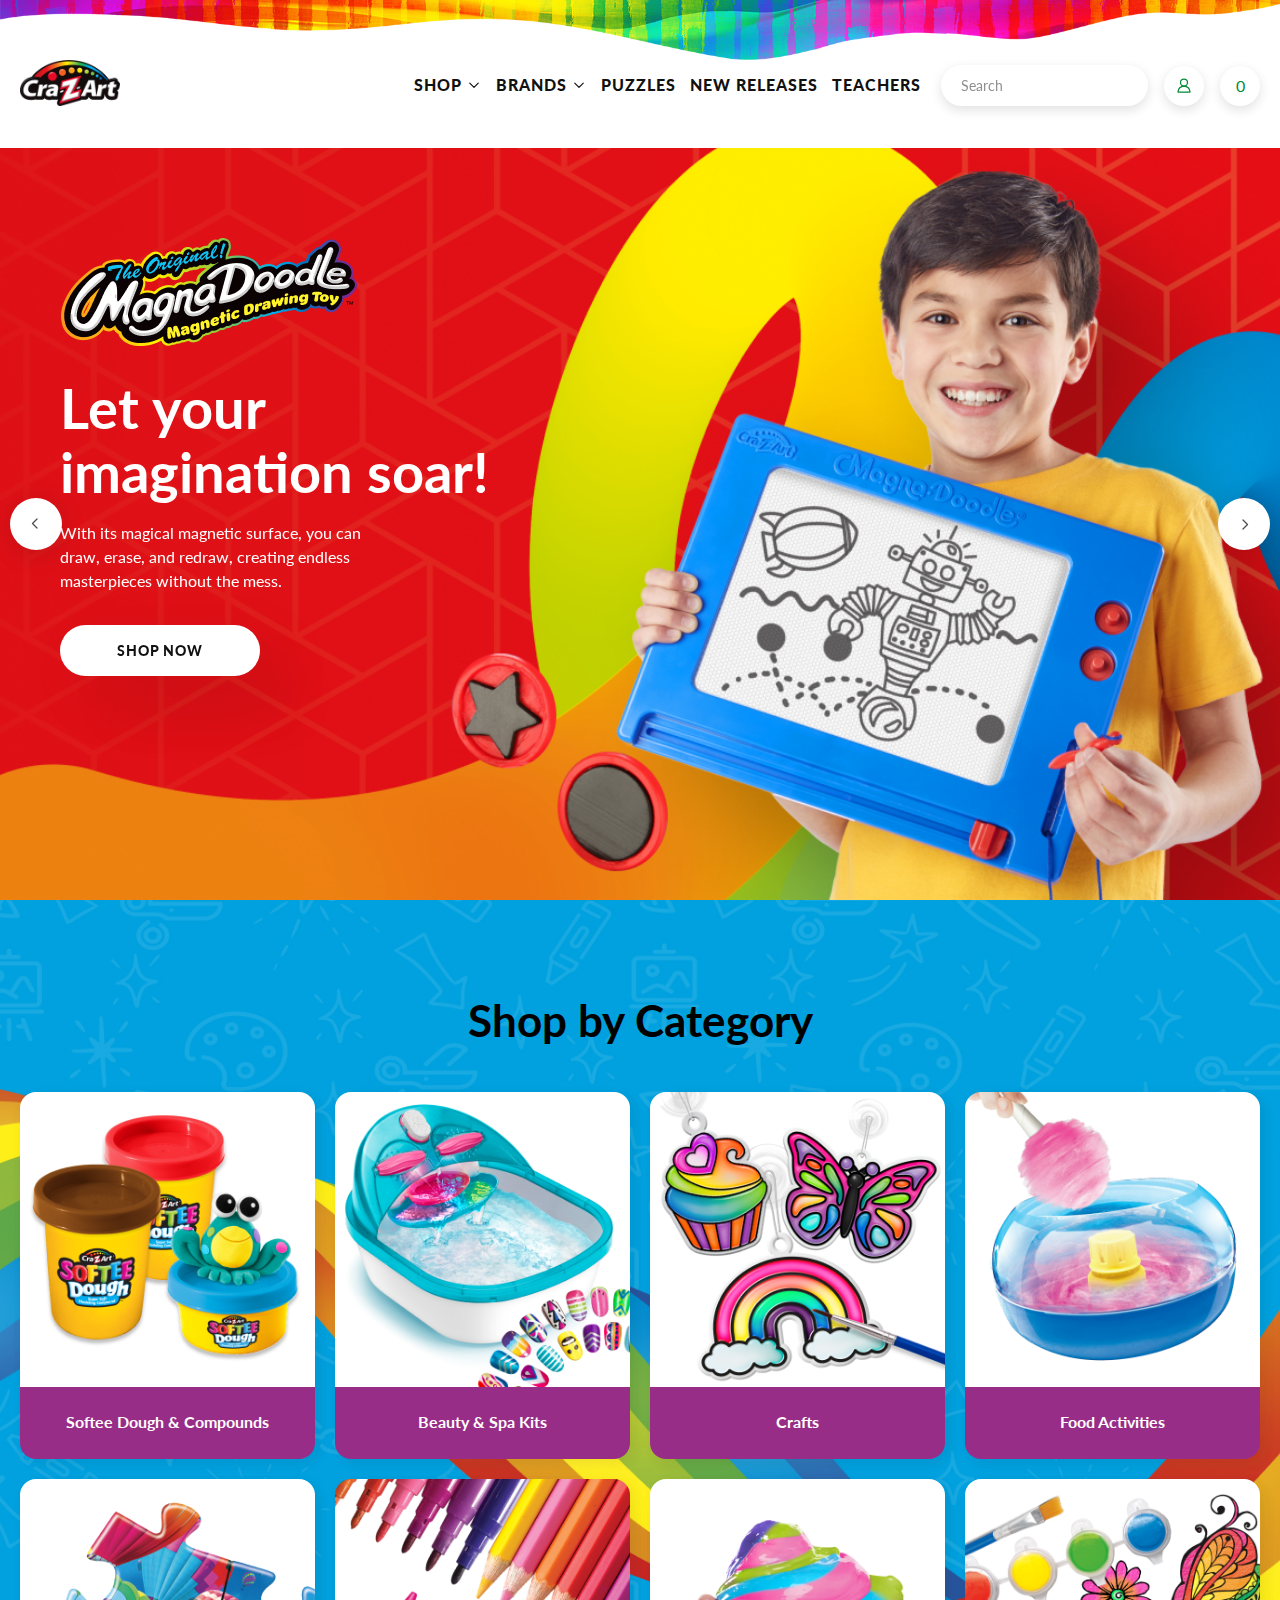
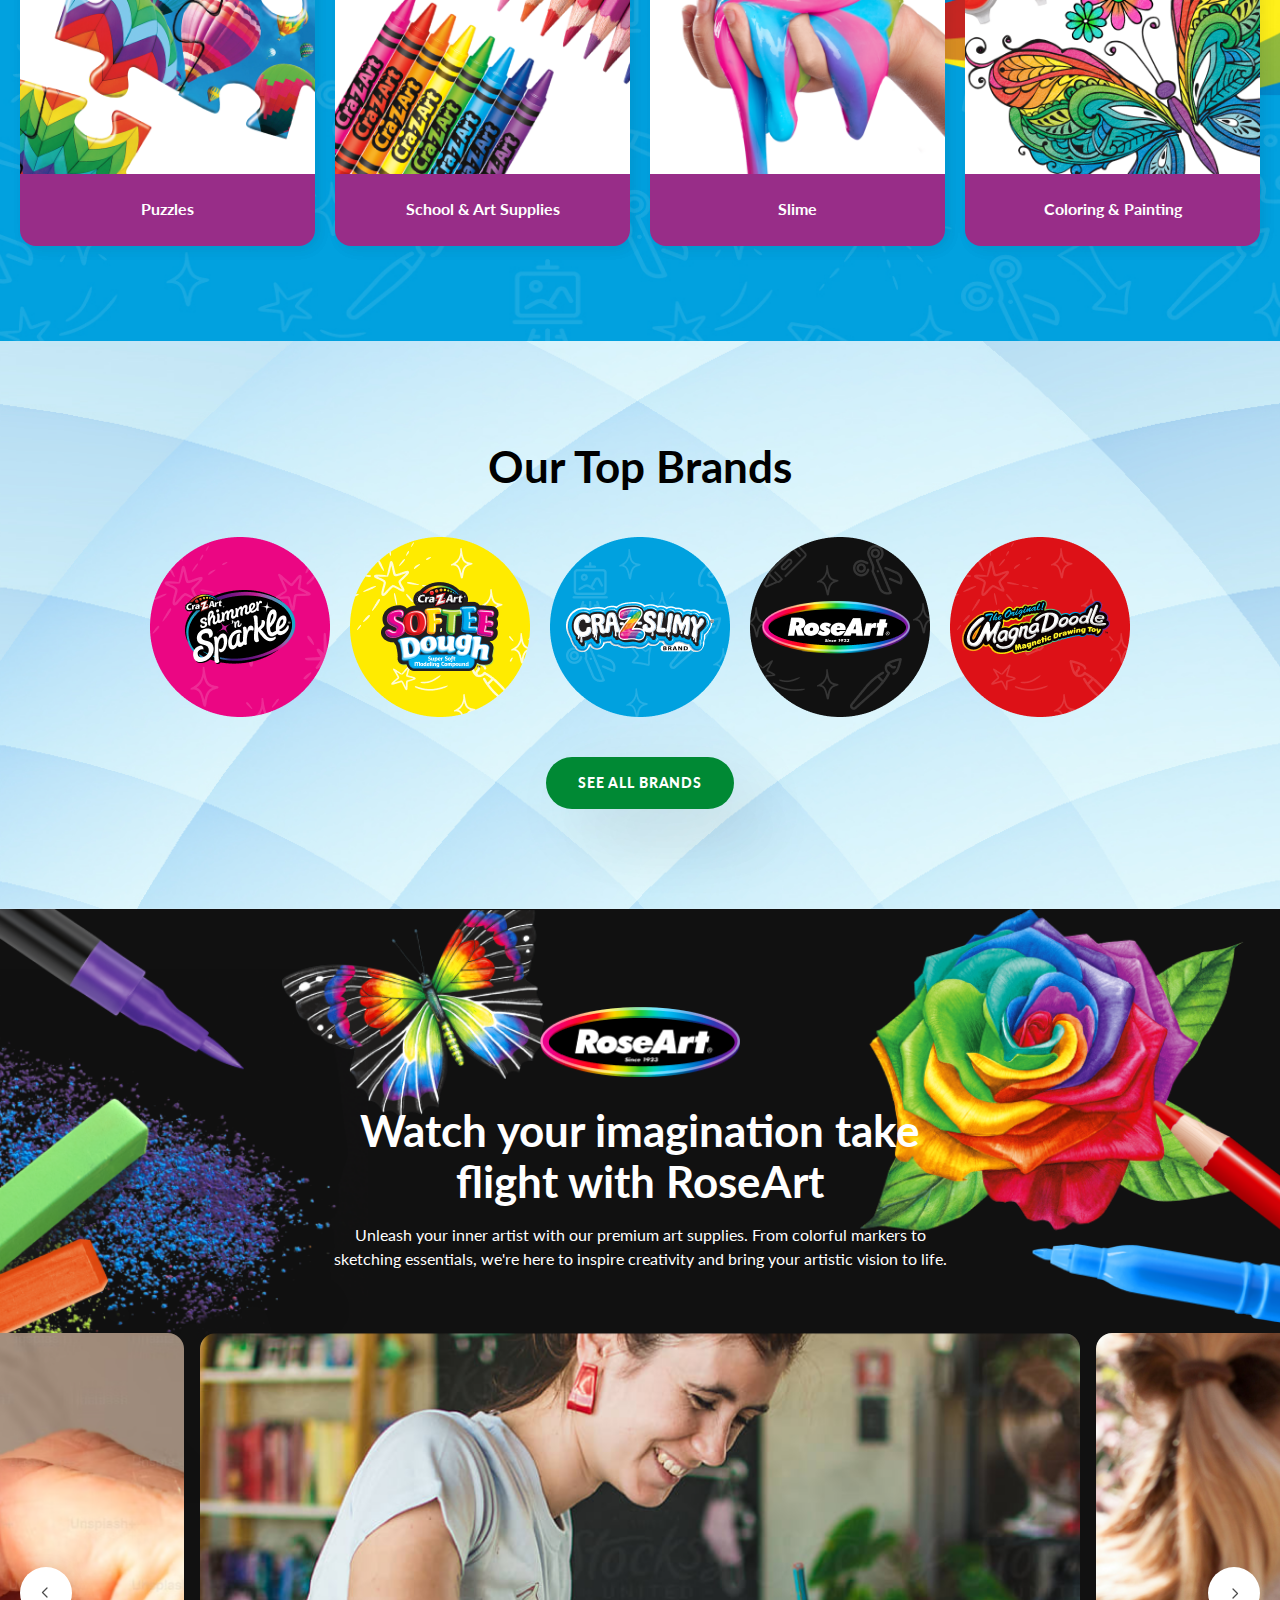
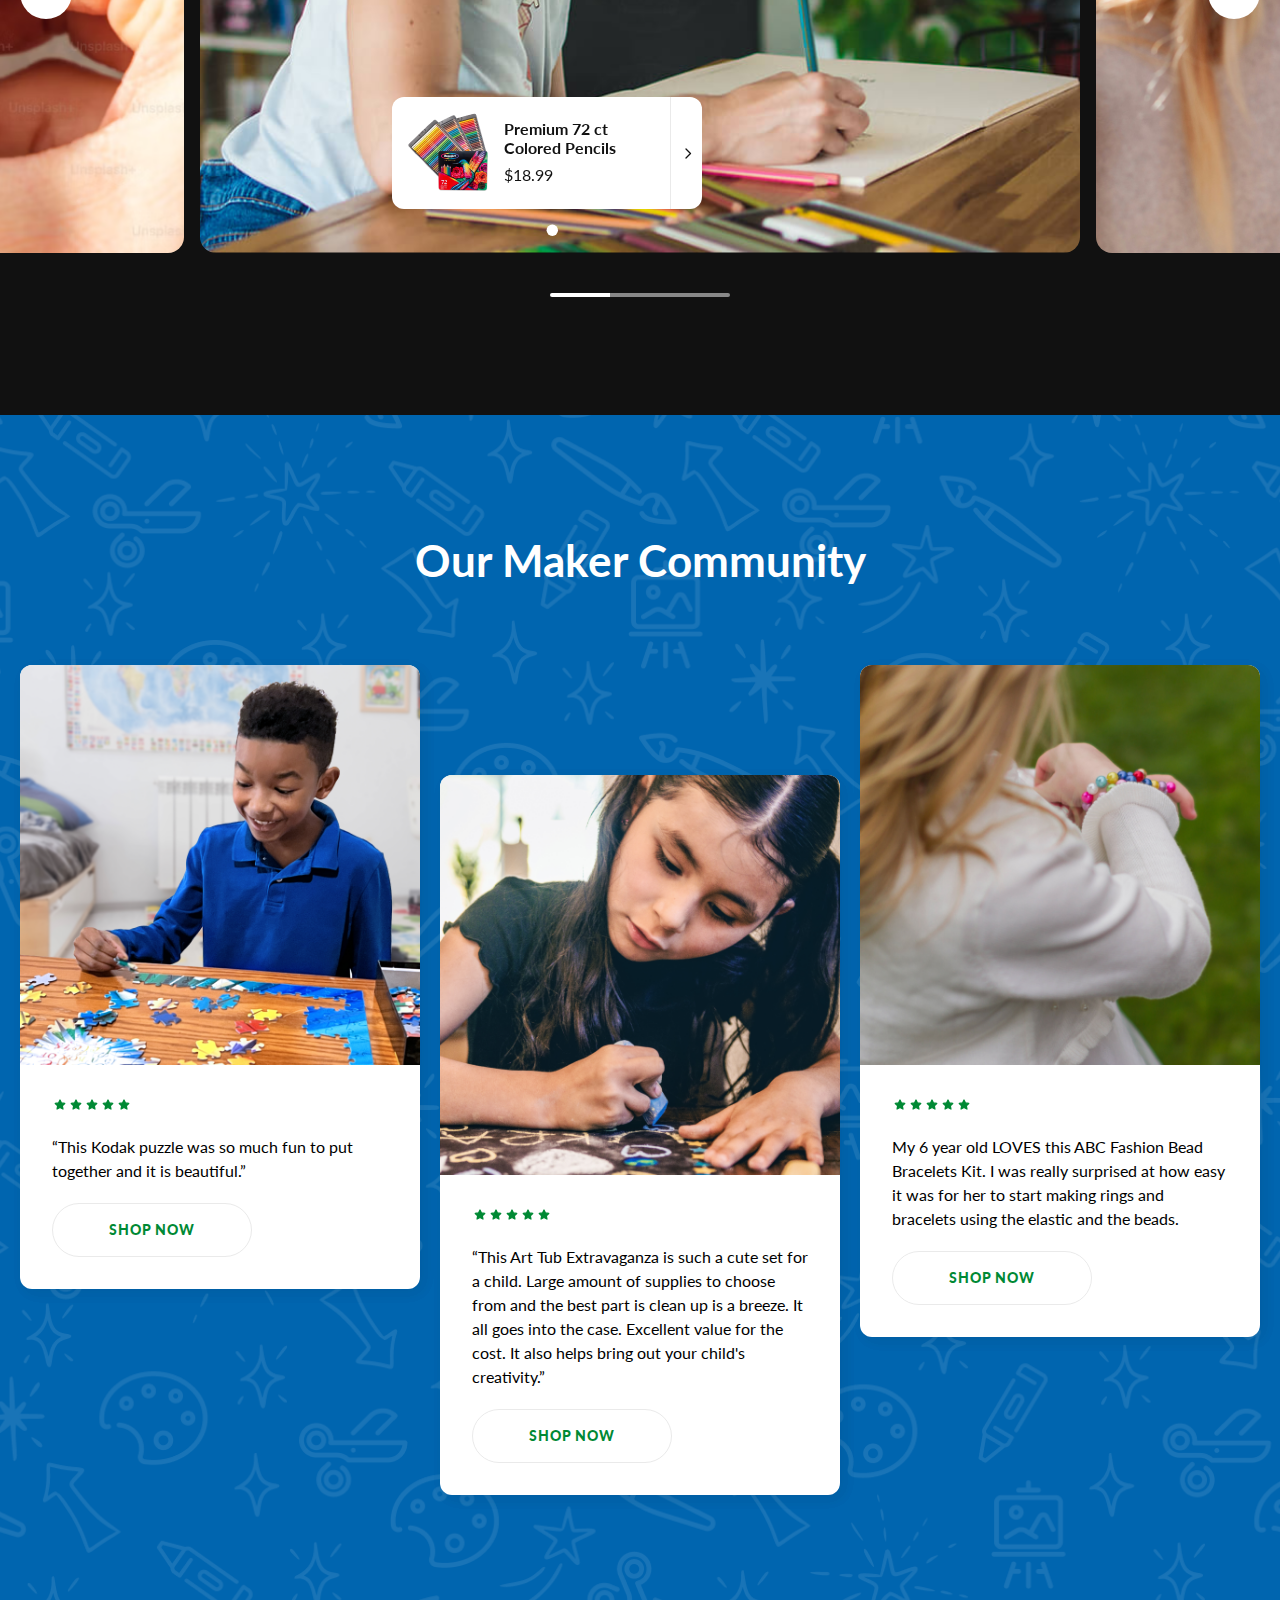
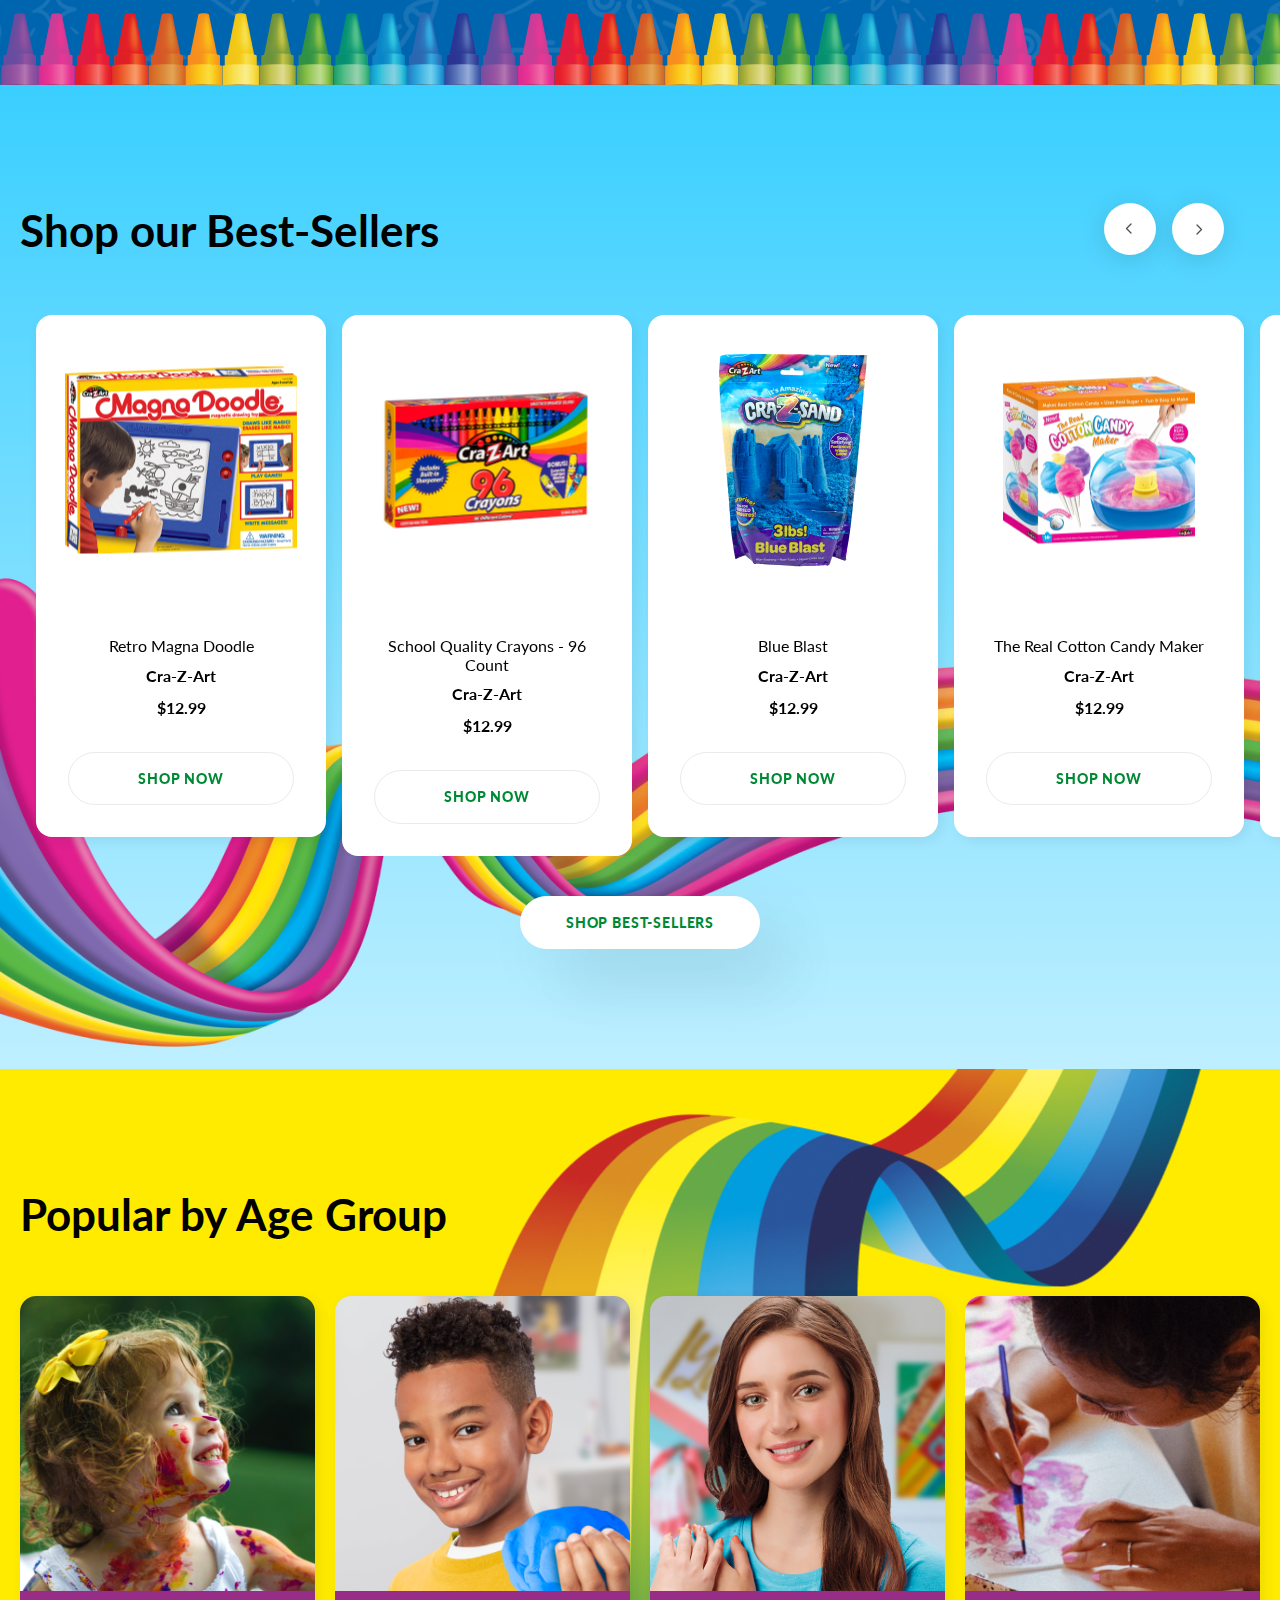
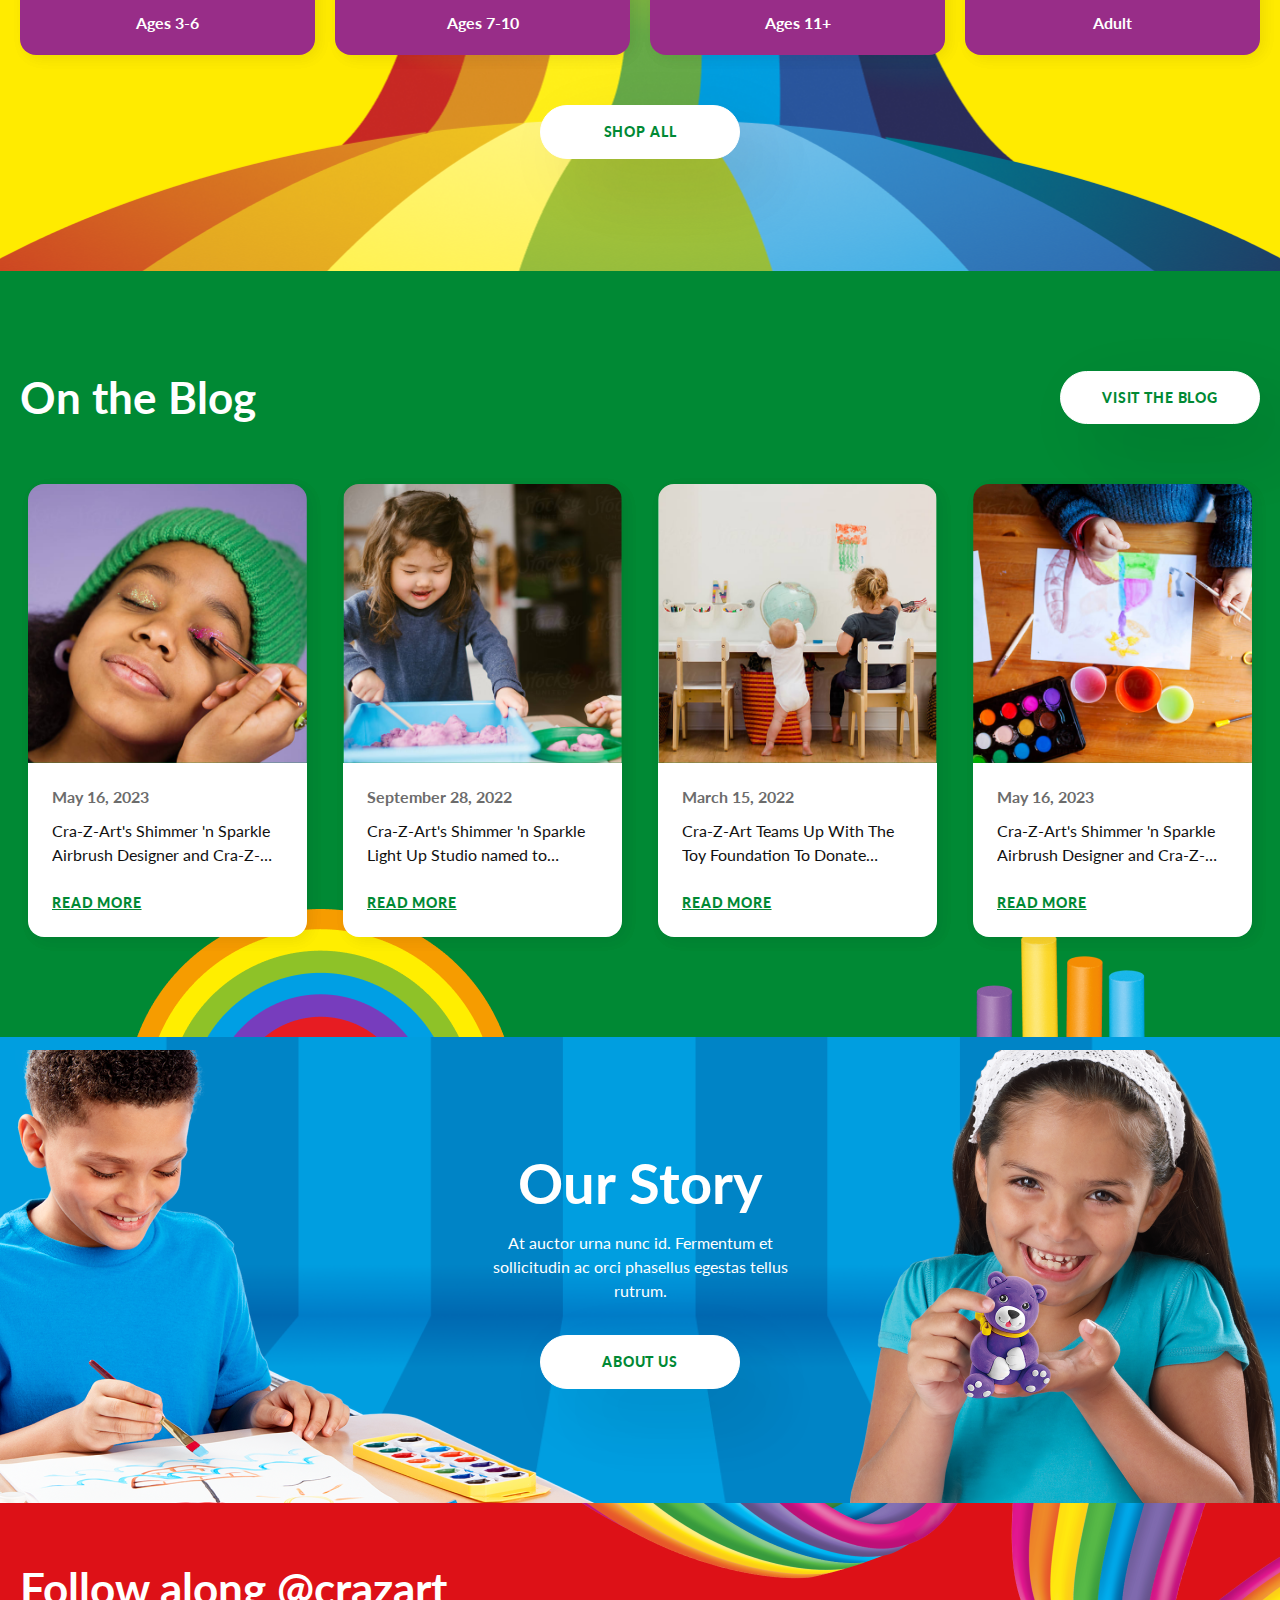
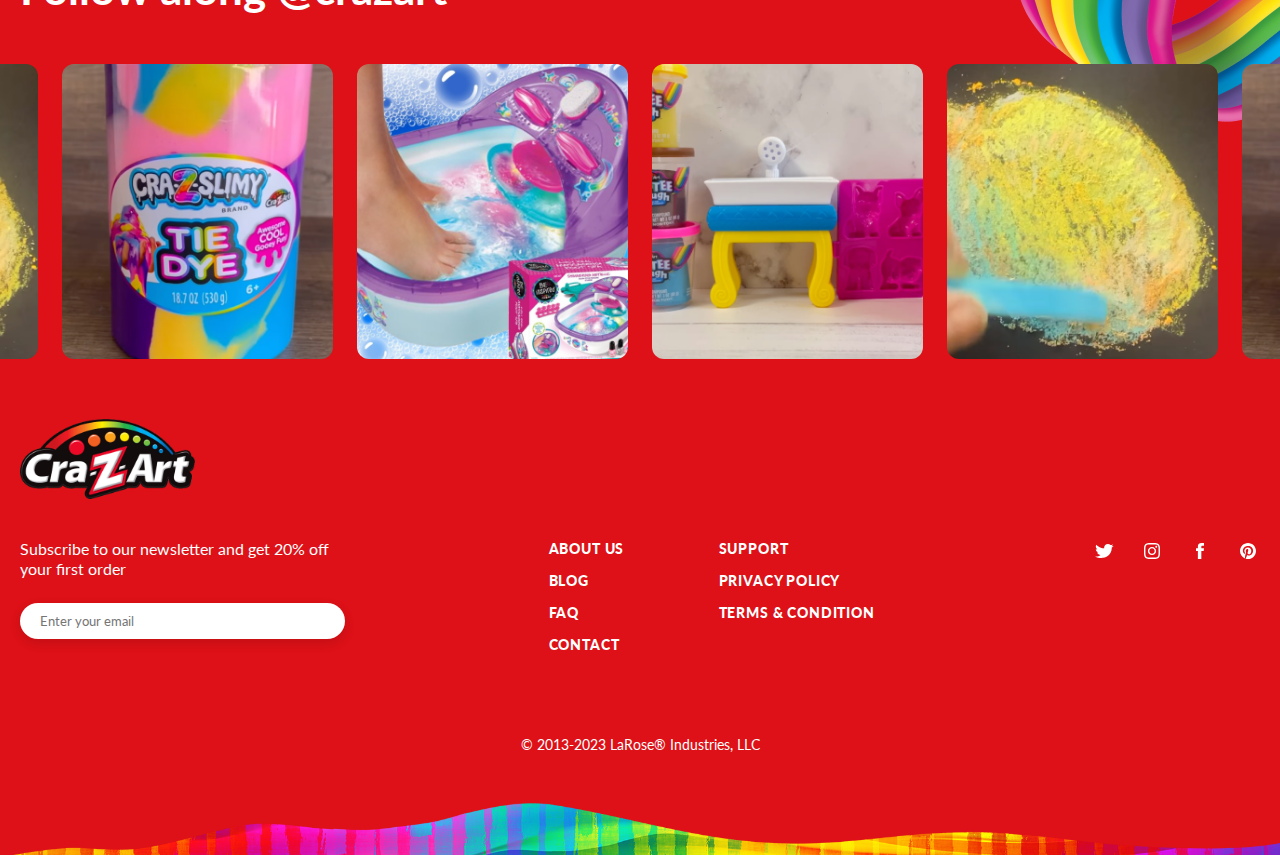
==== commit 7fe815b4: "Add product highlights section" ====
--- a/static/index.html
+++ b/static/index.html
@@ -717,7 +717,7 @@
       <div class="container">
         <h3>Shop our Best-Sellers</h3>
       </div>
-      <div class="best-seller-products" id="best-seller-products">
+      <div class="best-seller-products product-items" id="best-seller-products">
         <div class="product">
           <div class="img-wrapper">
             <img
--- a/static/css/main.css
+++ b/static/css/main.css
@@ -1420,6 +1420,16 @@
   }
 }
 
+@media screen and (min-width: 1400px) {
+  .rose-art-products .slick-prev {
+    left: 56px;
+  }
+  
+  .rose-art-products .slick-next {
+    right: 56px;
+  }
+}
+
 /*-----------------------
     Our Community
 -----------------------*/
@@ -1567,7 +1577,7 @@
   margin-bottom: 40px;
 }
 
-.best-seller-products .product {
+.product-items .product {
   border-radius: 16px;
   box-shadow: 4px 4px 16px 0px rgba(0, 0, 0, 0.04),
     4px 4px 16px 0px rgba(0, 0, 0, 0.04);
@@ -1577,13 +1587,13 @@
   margin: 0 8px;
 }
 
-.best-seller-products .img-wrapper {
+.product-items .product .img-wrapper {
   width: 100%;
   aspect-ratio: 1 / 1;
   position: relative;
 }
 
-.best-seller-products .img-wrapper img {
+.product-items .product .img-wrapper img {
   width: auto;
   height: auto;
   max-width: 90%;
@@ -1594,7 +1604,7 @@
   transform: translate(-50%, -50%);
 }
 
-.best-seller-products .info {
+.product-items .product .info {
   padding: 32px;
   font-size: 1rem;
   font-style: normal;
@@ -1602,20 +1612,21 @@
   line-height: 1.5;
 }
 
-.best-seller-products .info > * + * {
+.product-items .product .info > * + * {
   margin-top: 8px;
 }
 
-.best-seller-products .info h6 {
+.product-items .product .info h6 {
   font-weight: 400;
 }
 
-.best-seller-products .info .brand,
-.best-seller-products .info .price {
+.product-items .product .info .brand,
+.product-items .product .info .price {
+  display: block;
   font-weight: 700;
 }
 
-.best-seller-products .product .button {
+.product-items .product .button {
   margin-top: 32px;
   min-width: 100%;
 }
@@ -2026,11 +2037,23 @@
   position: relative;
 }
 
+.product-highlights {
+  margin-bottom: 0 !important;
+}
+
+.product-highlights .product-highlight {
+  padding: 0 0 120px 0;
+}
+
 .product-highlight img {
   display: block;
   width: calc(100% - 40px);
   margin: 0 auto 32px auto;
   height: auto;
+}
+
+.product-highlights .product-highlight img {
+  width: 100%;
 }
 
 .product-highlight h5 {
@@ -2045,6 +2068,30 @@
   line-height: 1.5;
   letter-spacing: -0.16px;
 }
+
+.product-highlights .slick-arrow {
+  position: absolute;
+  top: auto;
+  bottom: 40px;
+  transform: none;
+}
+
+.product-highlights .slick-prev {
+  left: 20px;
+}
+
+.product-highlights .slick-next {
+  right: 20px;
+}
+
+.product-highlights .compact-dots {
+  position: absolute;
+  bottom: 60px;
+  left: 50%;
+  transform: translateX(-50%);
+  z-index: 20;
+}
+
 
 @media screen and (min-width: 768px) {
   .product-highlight h5 {
@@ -2082,6 +2129,29 @@
     object-fit: cover;
     object-position: center center;
   }
+
+  .product-highlights .slick-arrow {
+    bottom: 50%;
+    transform: translateY(50%);
+  }
+
+  .product-highlights .compact-dots {
+    left: 25%;
+  }
+
+  .product-highlights .product-highlight {
+    padding: 20px 0;
+  }
+}
+
+@media screen and (min-width: 1400px) {
+  .product-highlights .slick-prev {
+    left: 56px;
+  }
+  
+  .product-highlights .slick-next {
+    right: 56px;
+  }
 }
 
 /*-----------------------
@@ -2166,7 +2236,7 @@
   z-index: 10;
 }
 
-.product-video-items .watch-video a {
+.watch-video a {
   display: inline-flex;
   background-color: var(--white);
   border-radius: 28px;
@@ -2185,11 +2255,11 @@
   transition: transform 400ms ease;
 }
 
-.product-video-items .watch-video a:hover {
-  transform: translateX(15px);
-}
-
-.product-video-items .watch-video a::before {
+.watch-video a:hover {
+  transform: translateY(-10px);
+}
+
+.watch-video a::before {
   content: "";
   width: 24px;
   height: 24px;
@@ -2252,6 +2322,16 @@
 
   .product-videos .compact-dots {
     top: calc(100% + 40px);
+  }
+}
+
+@media screen and (min-width: 1400px) {
+  .product-videos .slick-prev {
+    left: 56px;
+  }
+  
+  .product-videos .slick-next {
+    right: 56px;
   }
 }
 
@@ -2676,7 +2756,7 @@
   }
 
   .compact-dots li {
-    width: 70px;
+    width: 60px;
   }
 }
 
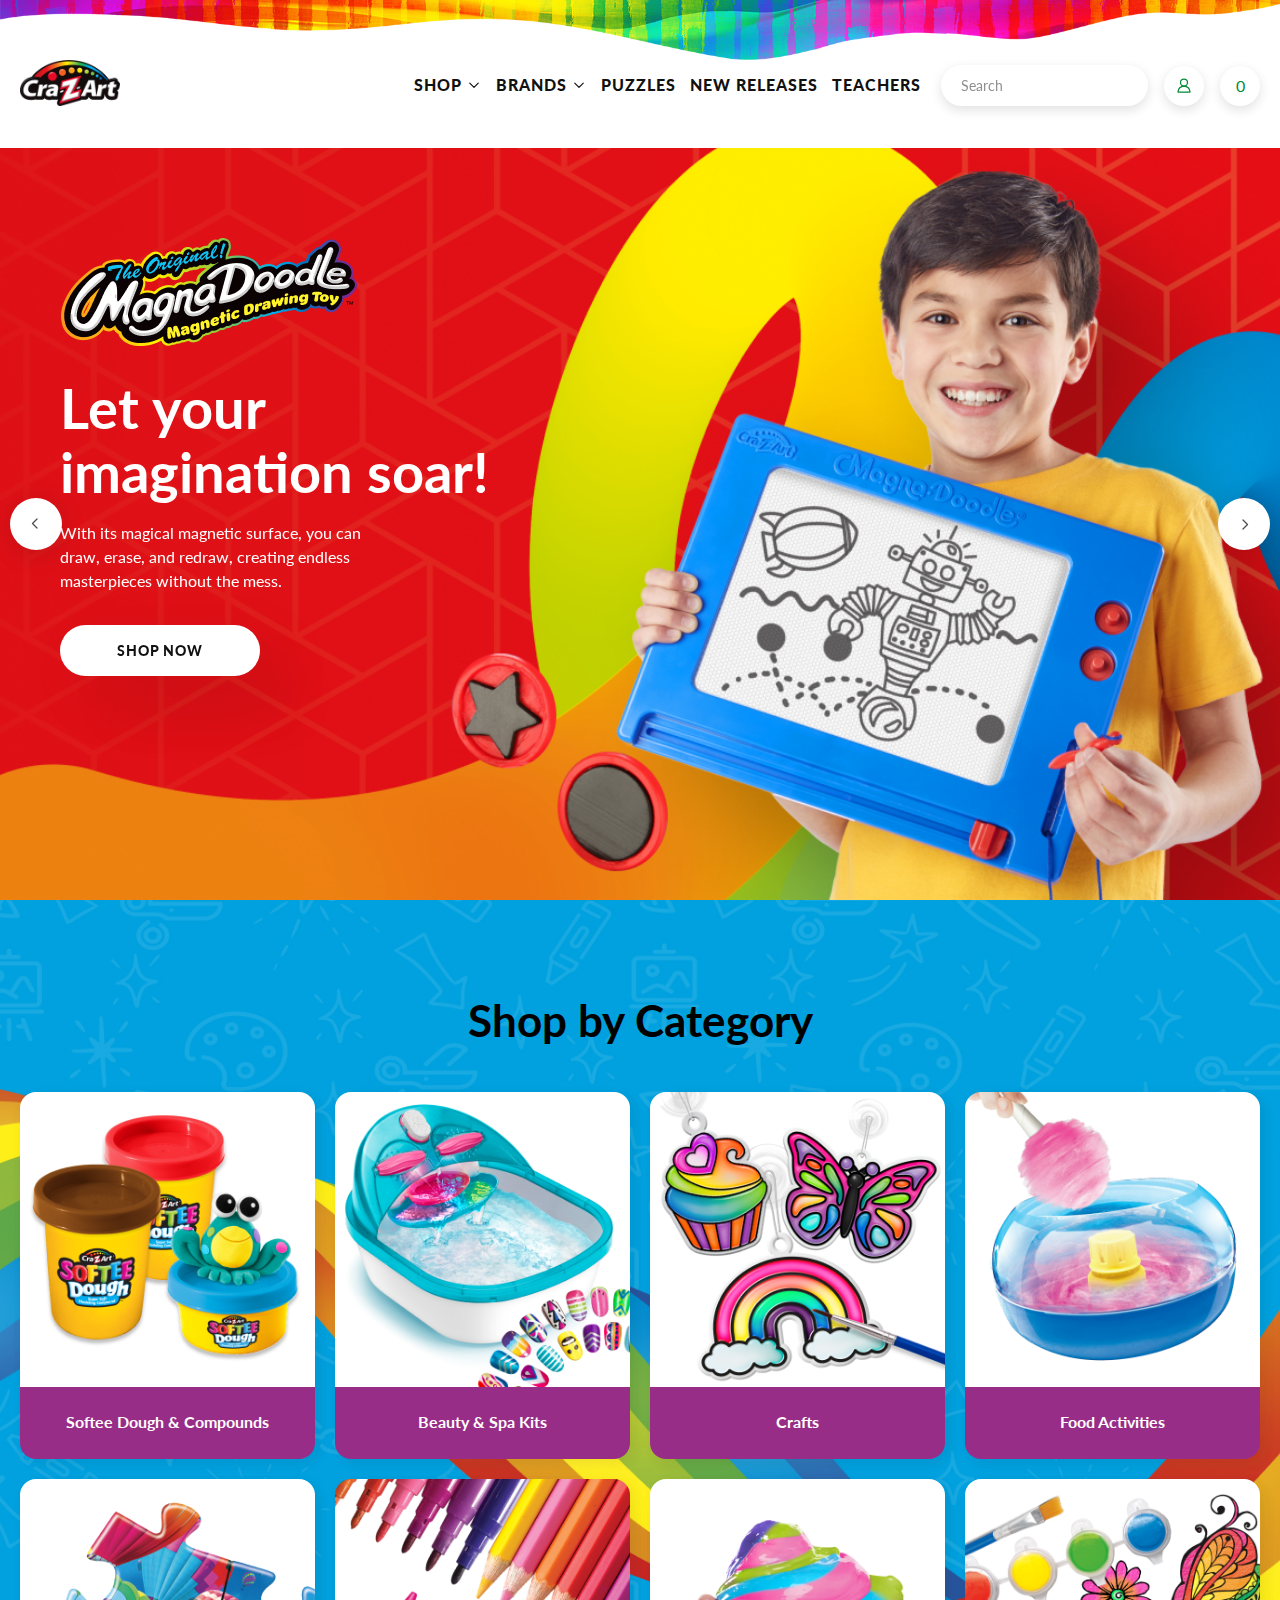
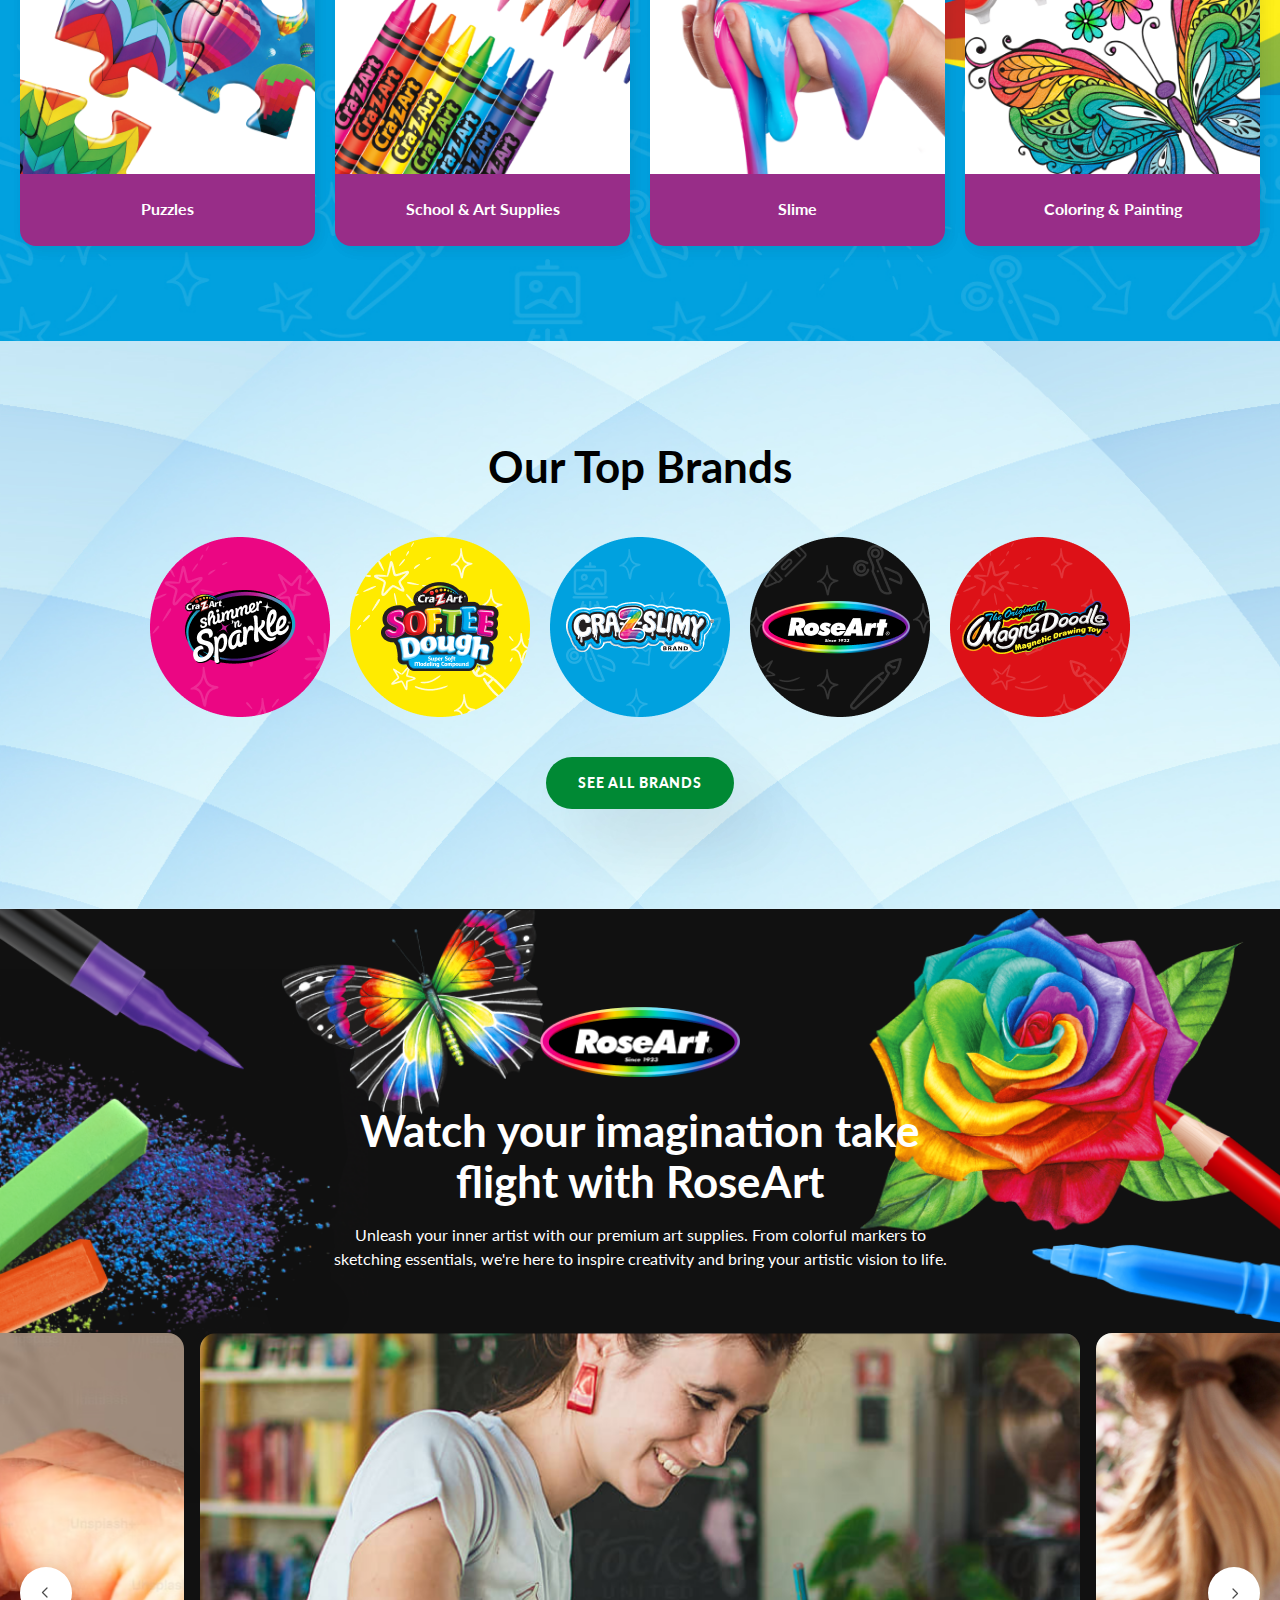
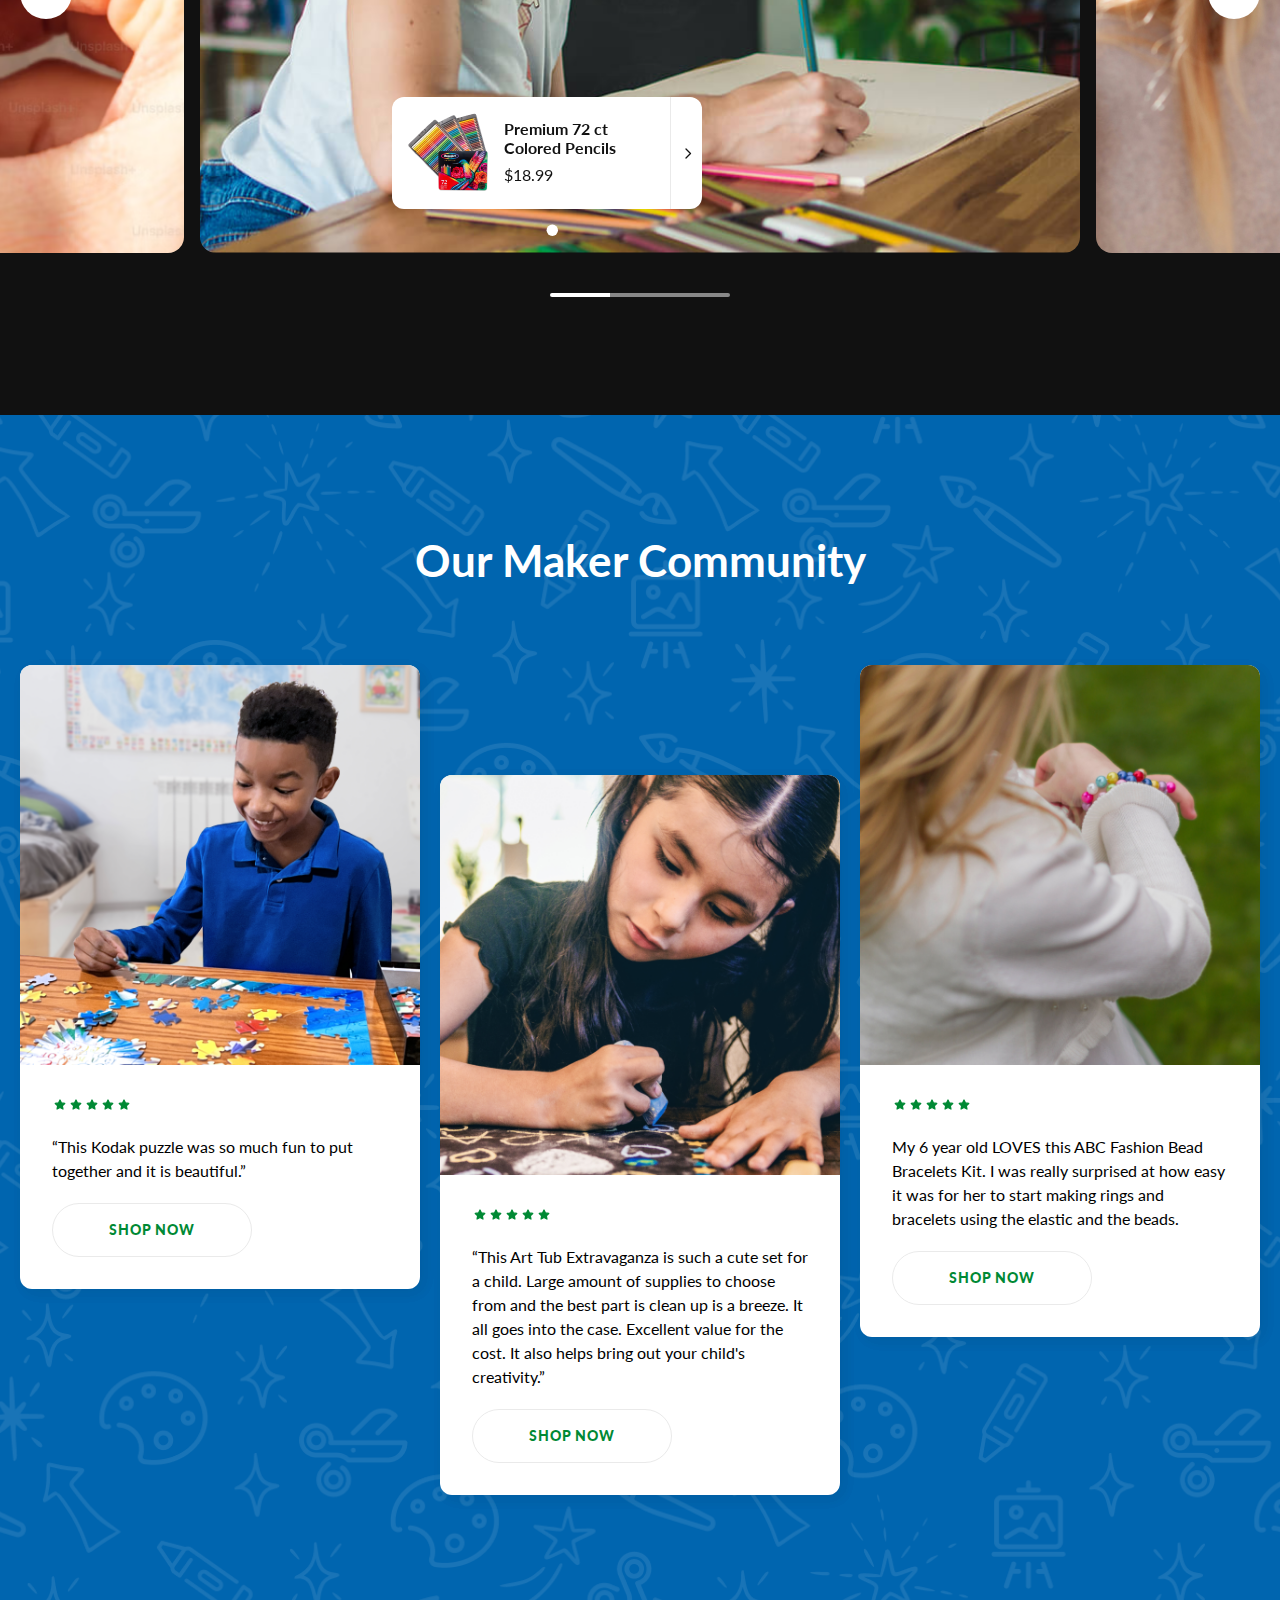
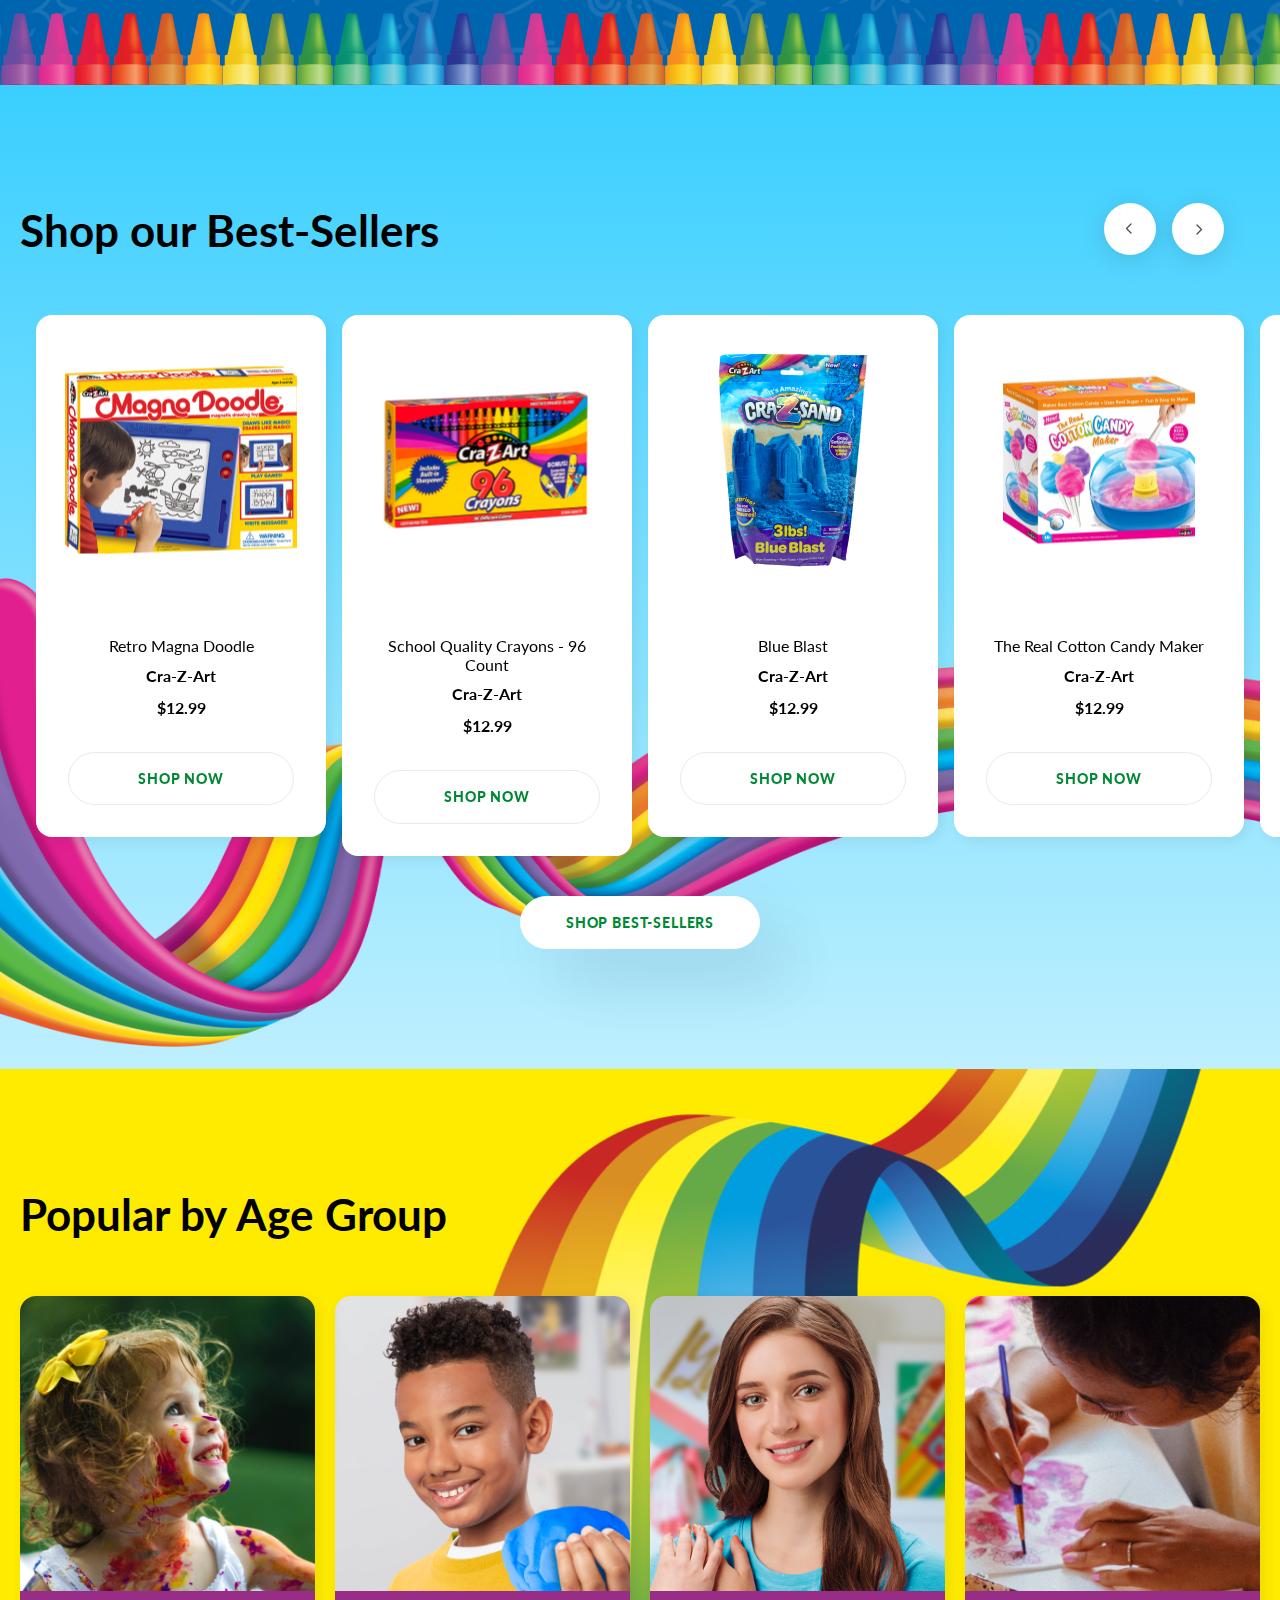
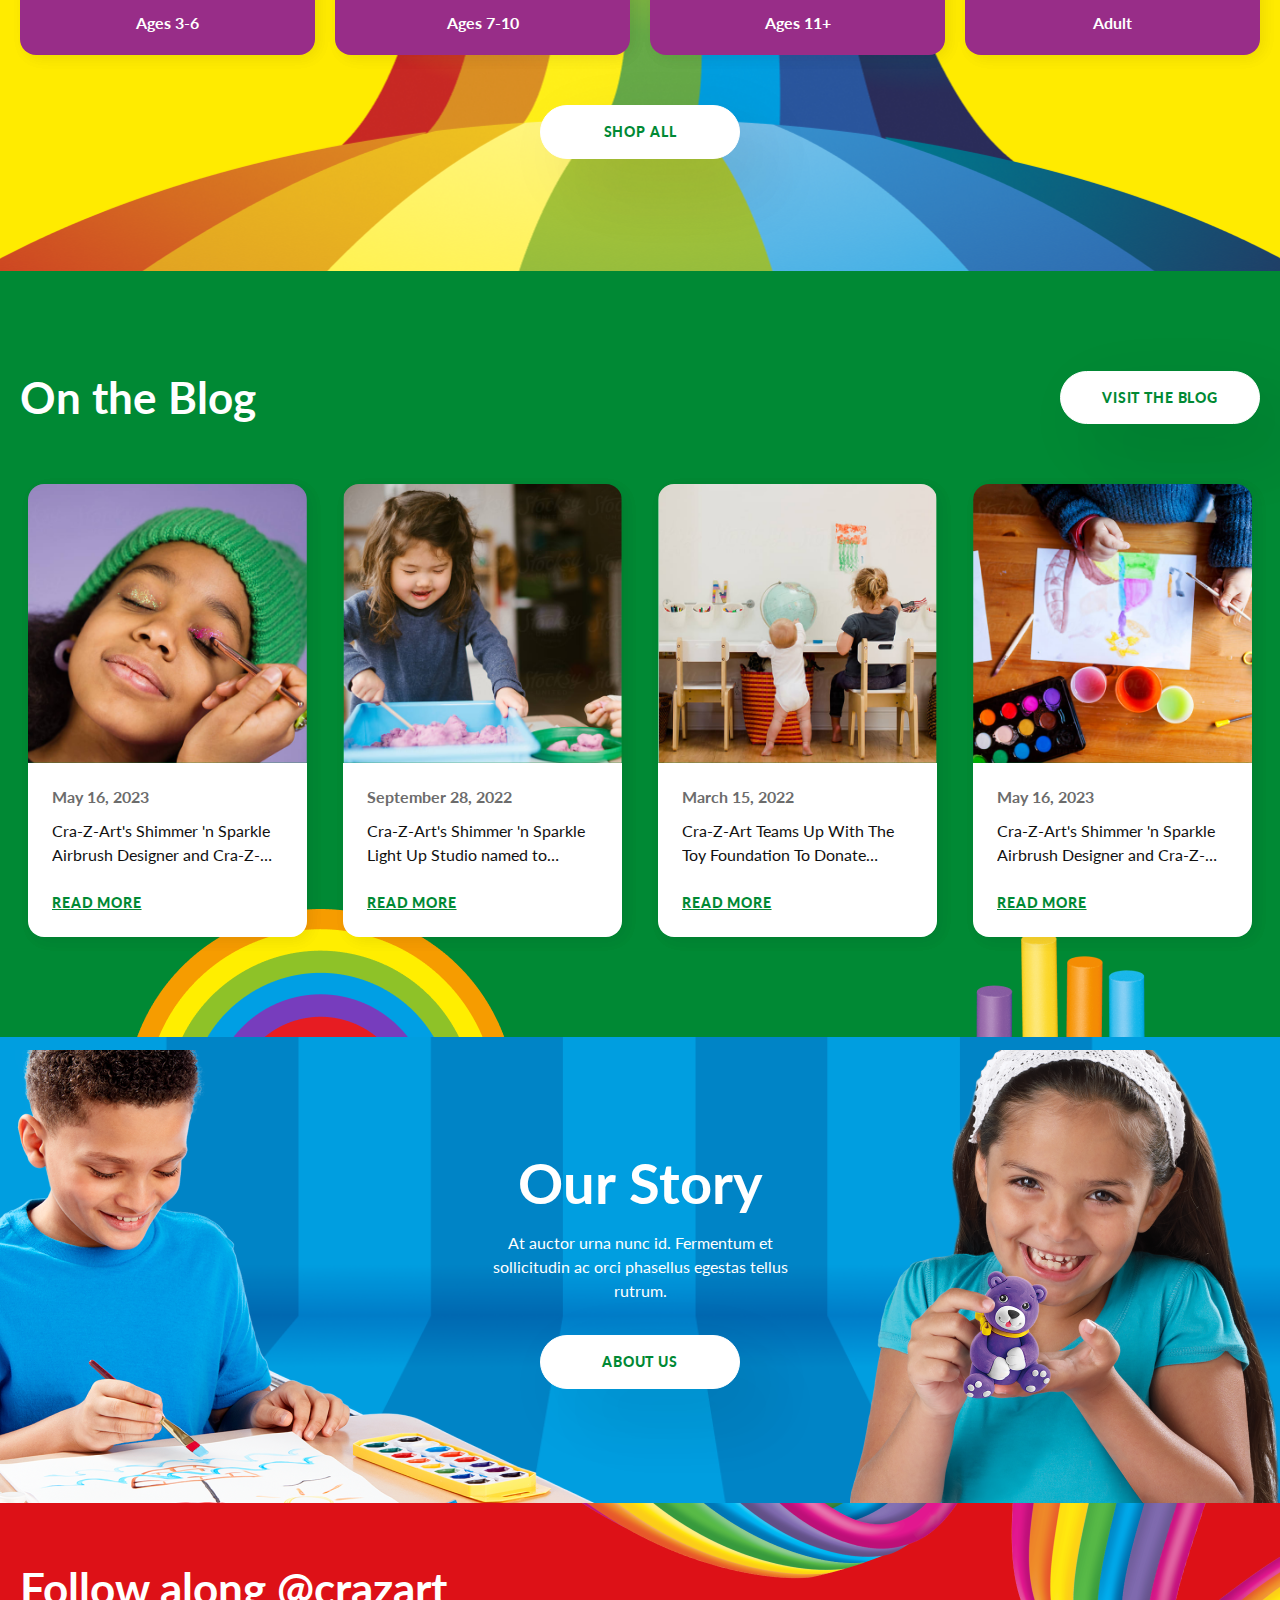
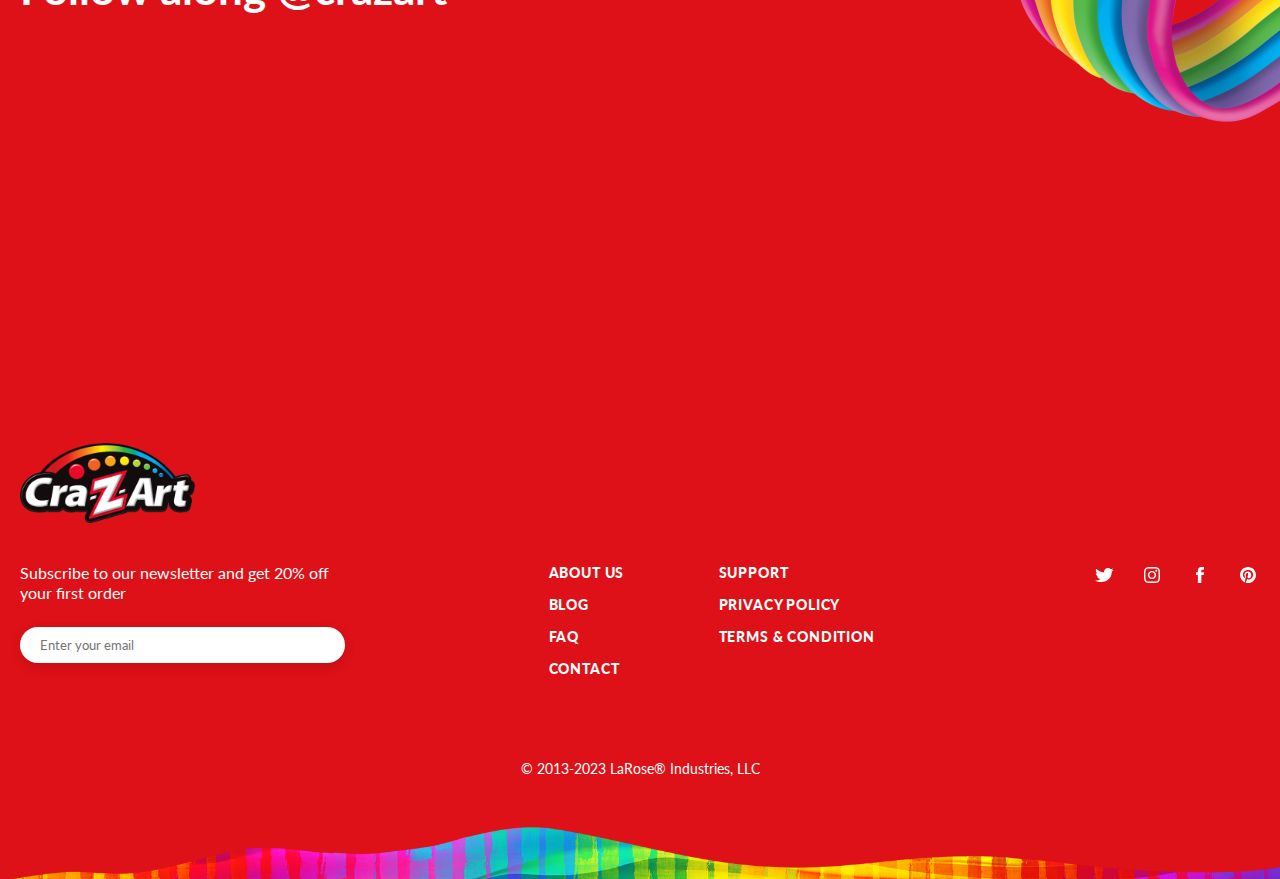
==== commit 2b2f9ebf: "Add snap widget" ====
--- a/static/index.html
+++ b/static/index.html
@@ -28,6 +28,9 @@
 
     <!-- Main -->
     <link rel="stylesheet" href="css/main.css" />
+
+    <!-- Snap Widget -->
+    <link rel="stylesheet" href="https://snapwidget.com/stylesheets/snapwidget-lightbox.css" />
   </head>
   <body>
     <header class="desktop">
@@ -935,67 +938,8 @@
       <div class="container">
         <h5>Follow along @crazart</h5>
       </div>
-      <div class="products-mini-slider" id="products-mini-slider">
-        <div class="item">
-          <a href="#">
-            <img src="images/products-mini/product-01.png" alt="product 01" />
-          </a>
-        </div>
-        <div class="item">
-          <a href="#">
-            <img src="images/products-mini/product-02.png" alt="product 02" />
-          </a>
-        </div>
-        <div class="item">
-          <a href="#">
-            <img src="images/products-mini/product-03.png" alt="product 03" />
-          </a>
-        </div>
-        <div class="item">
-          <a href="#">
-            <img src="images/products-mini/product-04.png" alt="product 04" />
-          </a>
-        </div>
-        <div class="item">
-          <a href="#">
-            <img src="images/products-mini/product-01.png" alt="product 01" />
-          </a>
-        </div>
-        <div class="item">
-          <a href="#">
-            <img src="images/products-mini/product-02.png" alt="product 02" />
-          </a>
-        </div>
-        <div class="item">
-          <a href="#">
-            <img src="images/products-mini/product-03.png" alt="product 03" />
-          </a>
-        </div>
-        <div class="item">
-          <a href="#">
-            <img src="images/products-mini/product-04.png" alt="product 04" />
-          </a>
-        </div>
-        <div class="item">
-          <a href="#">
-            <img src="images/products-mini/product-01.png" alt="product 01" />
-          </a>
-        </div>
-        <div class="item">
-          <a href="#">
-            <img src="images/products-mini/product-02.png" alt="product 02" />
-          </a>
-        </div>
-        <div class="item">
-          <a href="#">
-            <img src="images/products-mini/product-03.png" alt="product 03" />
-          </a>
-        </div>
-        <div class="item">
-          <a href="#">
-            <img src="images/products-mini/product-04.png" alt="product 04" />
-          </a>
-        </div>
+      <div class="instagram-feed">
+        <iframe src="https://snapwidget.com/embed/1056341" class="snapwidget-widget" allowtransparency="true" frameborder="0" scrolling="no" style="border:none; overflow:hidden;  width:1902px; height:317px"></iframe>
       </div>
       <div class="container">
         <img class="logo" src="images/logo.png" alt="cra-z-art" />
@@ -1061,5 +1005,7 @@
     <script src="js/jquery.magnific-popup.min.js"></script>
     <script src="js/slick.min.js"></script>
     <script src="js/main.js"></script>
+    <script src="https://snapwidget.com/js/snapwidget.js"></script>
+    <script src="https://snapwidget.com/js/snapwidget-lightbox.js"></script>
   </body>
 </html>
--- a/static/css/main.css
+++ b/static/css/main.css
@@ -774,7 +774,8 @@
   filter: invert(0.5) sepia(1) saturate(5) hue-rotate(175deg);
 }
 
-footer.main .products-mini-slider {
+footer.main .products-mini-slider,
+footer.main .instagram-feed {
   margin-bottom: 40px;
 }
 
@@ -818,7 +819,8 @@
     width: 175px;
   }
 
-  footer.main .products-mini-slider {
+  footer.main .products-mini-slider,
+  footer.main .instagram-feed {
     margin-bottom: 60px;
   }
 
@@ -1577,6 +1579,14 @@
   margin-bottom: 40px;
 }
 
+.best-seller-products .slick-list {
+  padding-bottom: 15px !important;
+}
+
+.best-seller-products .product {
+  margin: 0 8px;
+}
+
 .product-items .product {
   border-radius: 16px;
   box-shadow: 4px 4px 16px 0px rgba(0, 0, 0, 0.04),
@@ -1584,7 +1594,6 @@
   background-color: var(--white);
   overflow: hidden;
   text-align: center;
-  margin: 0 8px;
 }
 
 .product-items .product .img-wrapper {
@@ -1654,7 +1663,7 @@
 }
 
 .our-best-sellers .shop-all {
-  margin-top: 112px;
+  margin-top: 100px;
 }
 
 @media screen and (min-width: 1025px) {
@@ -1684,8 +1693,65 @@
   }
 
   .our-best-sellers .shop-all {
-    margin: 40px auto 0 auto;
+    margin: 25px auto 0 auto;
     max-width: 240px;
+  }
+}
+
+/*-----------------------
+    You may also like
+-----------------------*/
+.you-may-also-like {
+  padding: 95px 0 110px 0;
+  background: var(--light-blue) url("../images/items-bckg.png") no-repeat
+    center top / cover;
+}
+
+.you-may-also-like h3 {
+  margin-bottom: 35px;
+  text-align: center;
+}
+
+.related-products {
+  max-width: 1360px;
+  margin: 0 auto;
+}
+
+.related-products .product {
+  margin: 0 8px;
+}
+
+.related-products .compact-dots {
+  position: absolute;
+  top: calc(100% + 56px);
+  left: 50%;
+  transform: translateX(-50%);
+  z-index: 20;
+}
+
+.related-products .slick-arrow {
+  position: absolute;
+  top: calc(100% + 40px);
+  transform: none;
+}
+
+.related-products .slick-prev {
+  left: 20px;
+}
+
+.related-products .slick-next {
+  right: 20px;
+}
+
+@media screen and (min-width: 1025px) {
+  .related-products {
+    display: grid;
+    gap: 16px;
+    grid-template-columns: repeat(4, 1fr);
+  }
+
+  .related-products .product {
+    margin: 0;
   }
 }
 
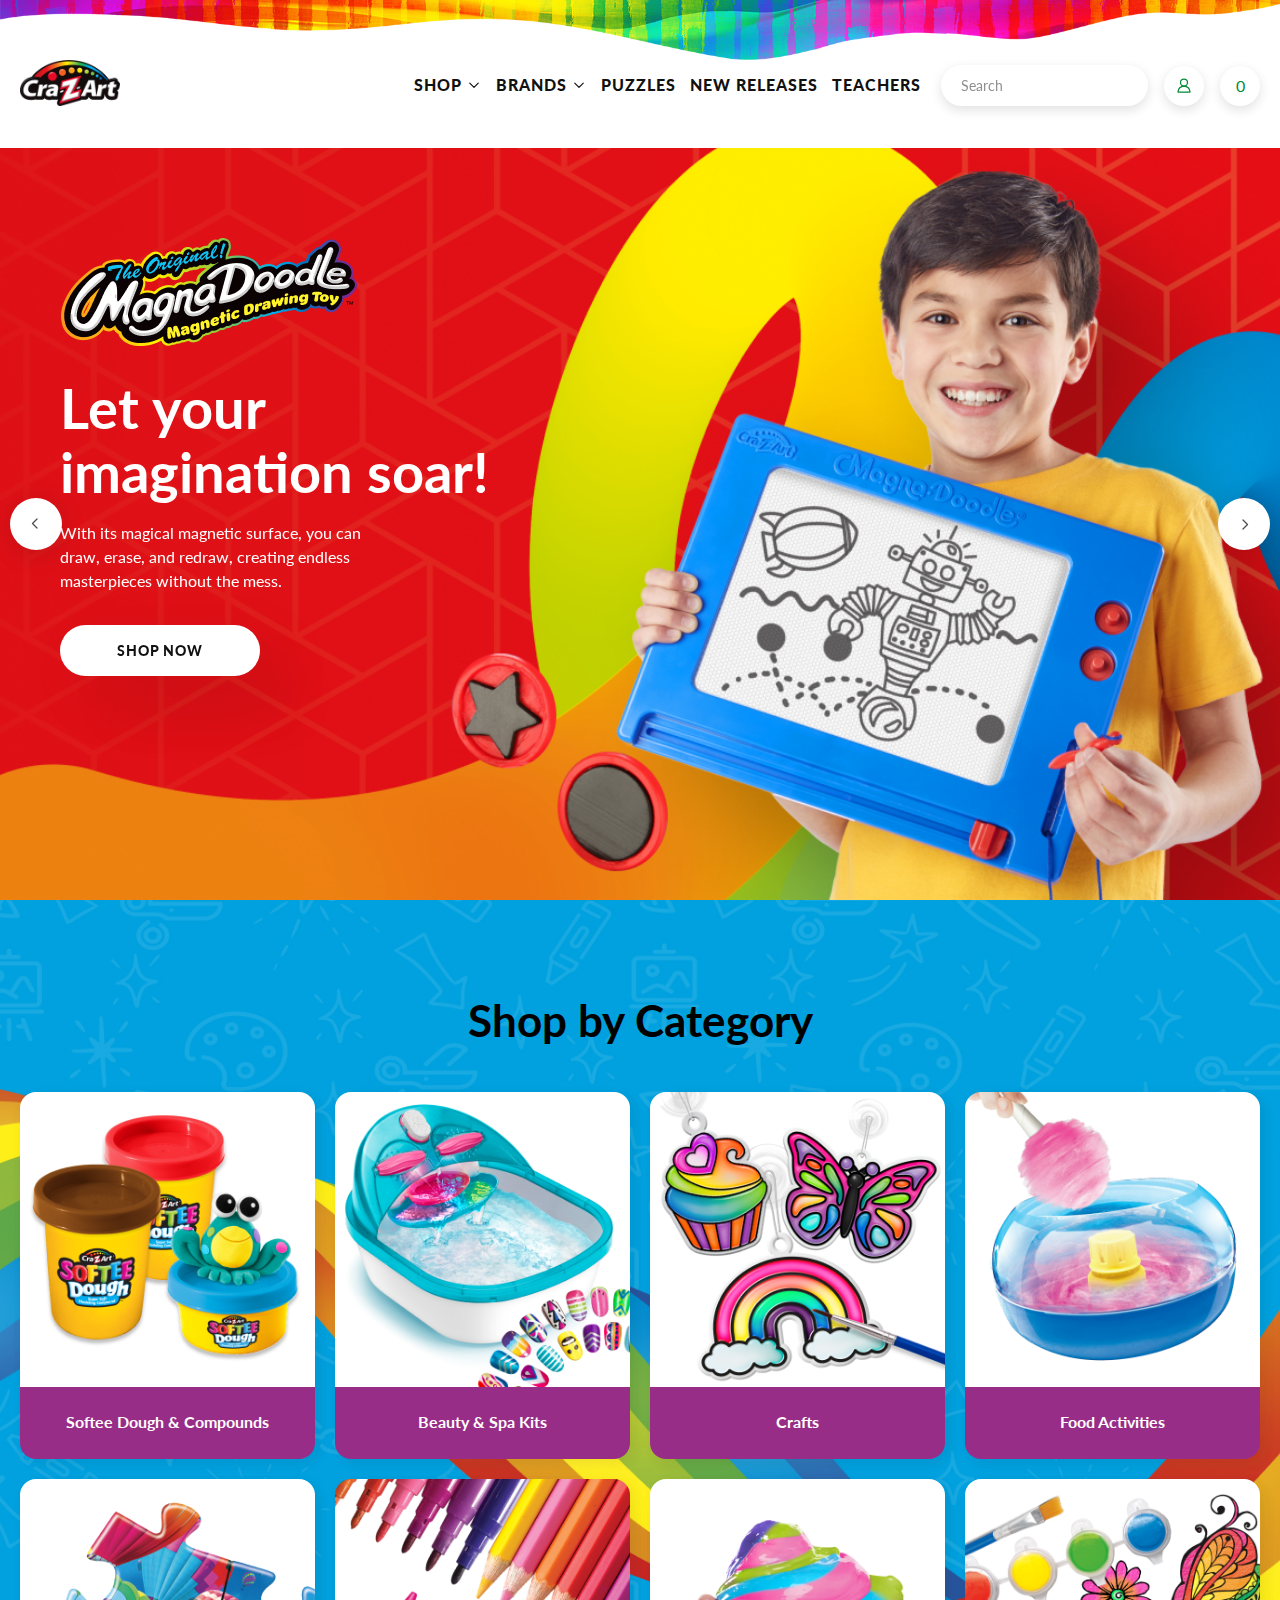
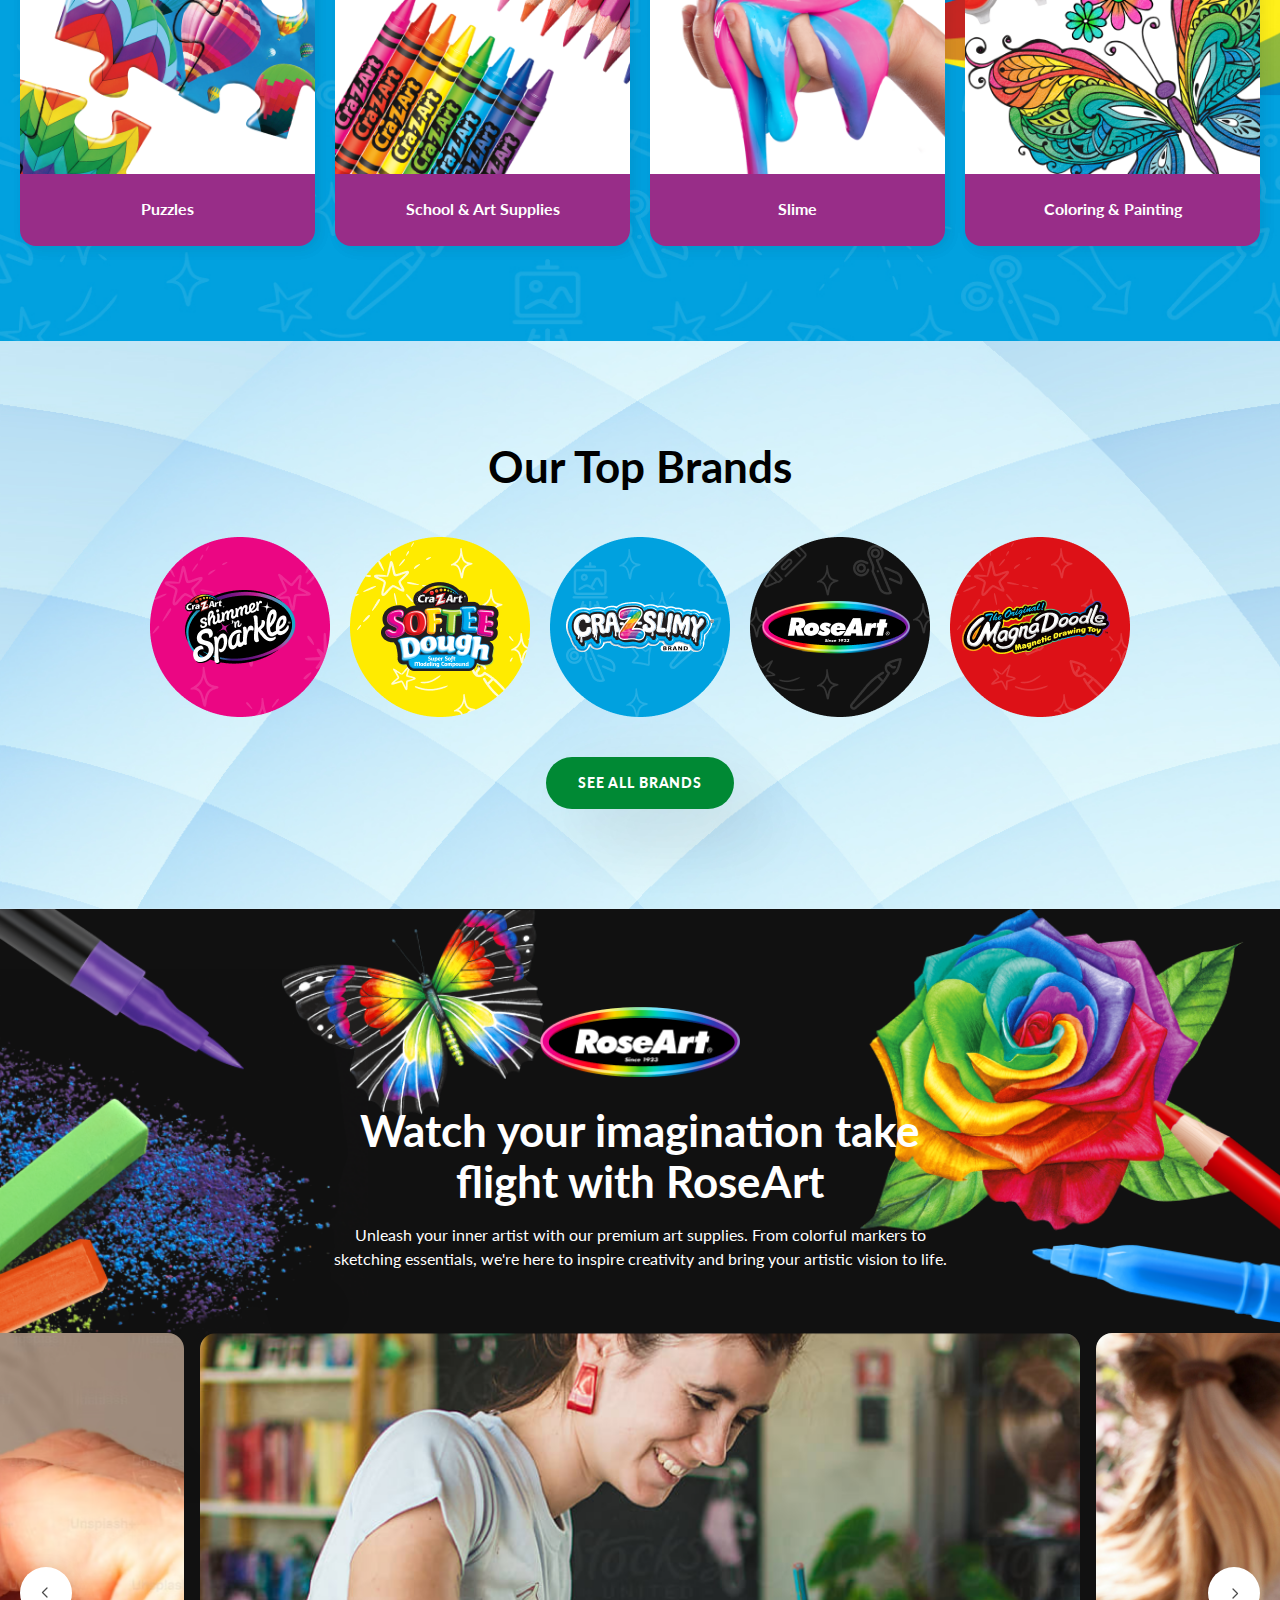
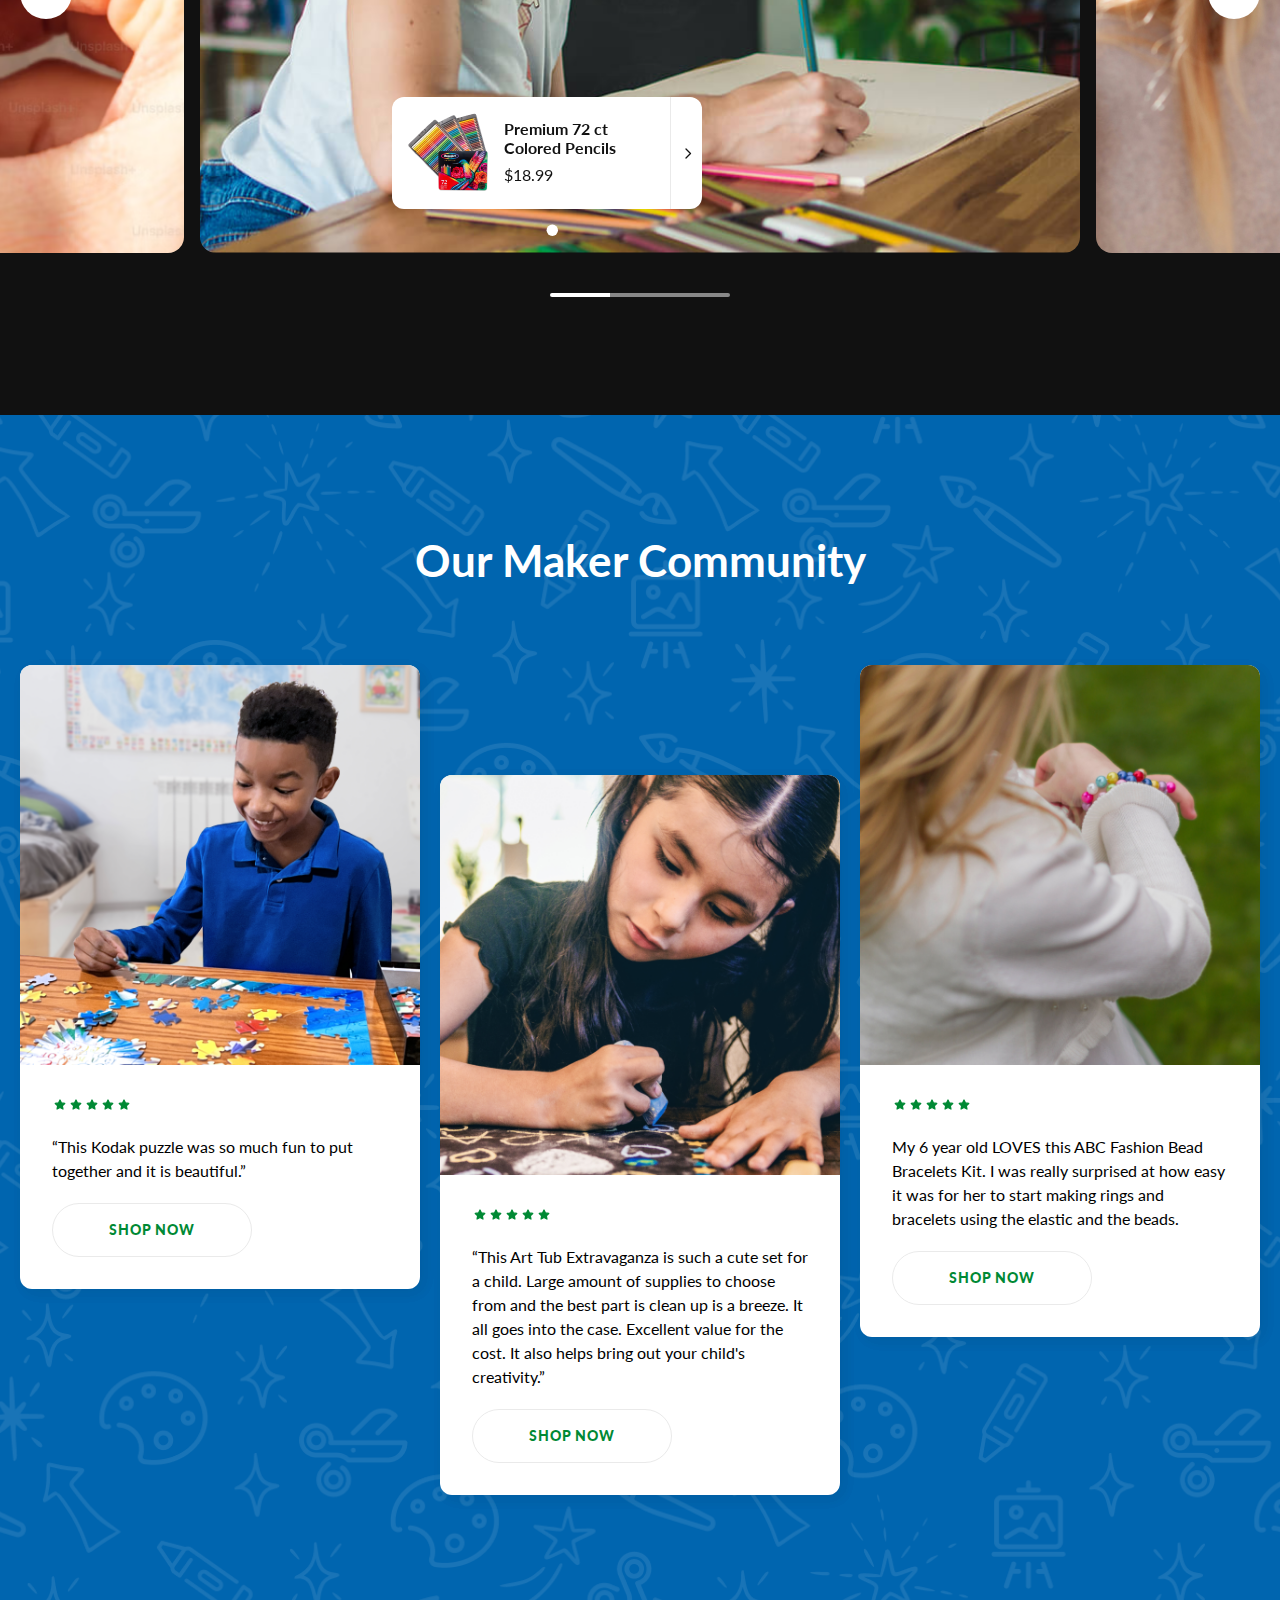
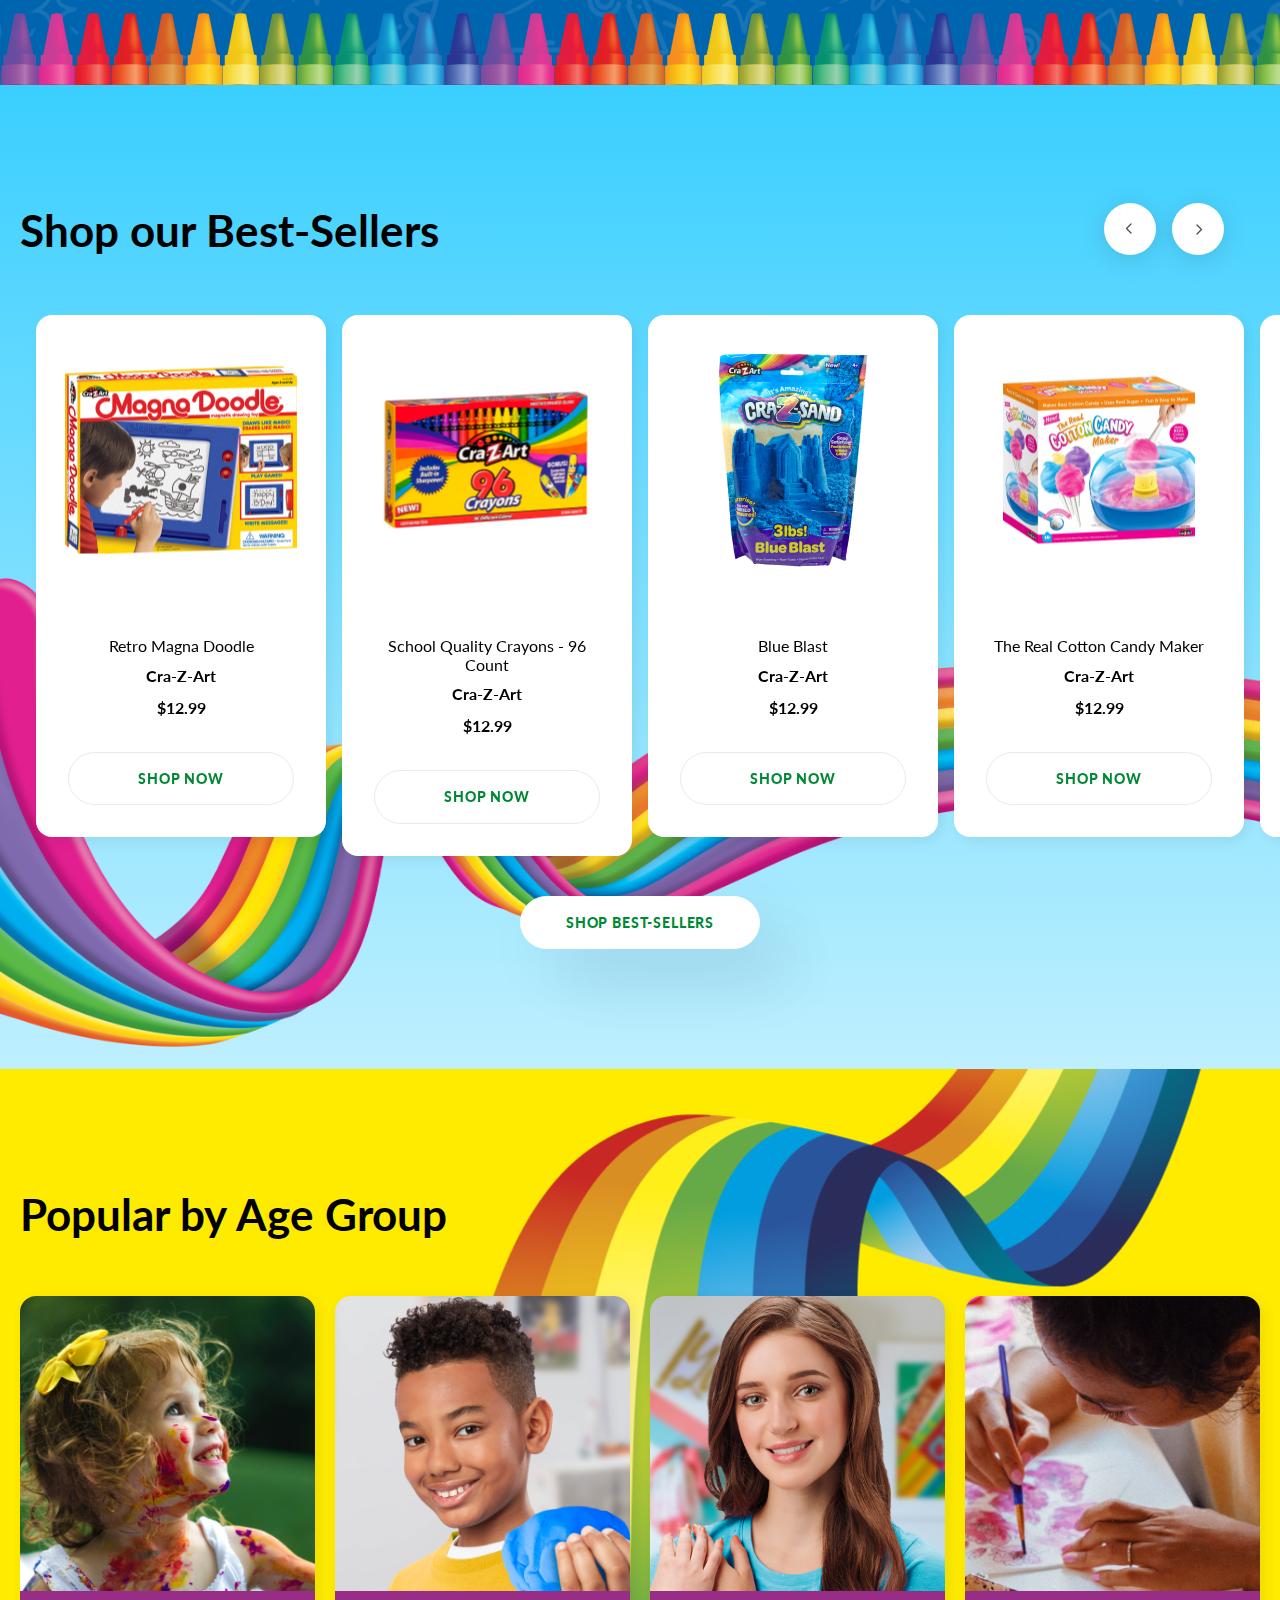
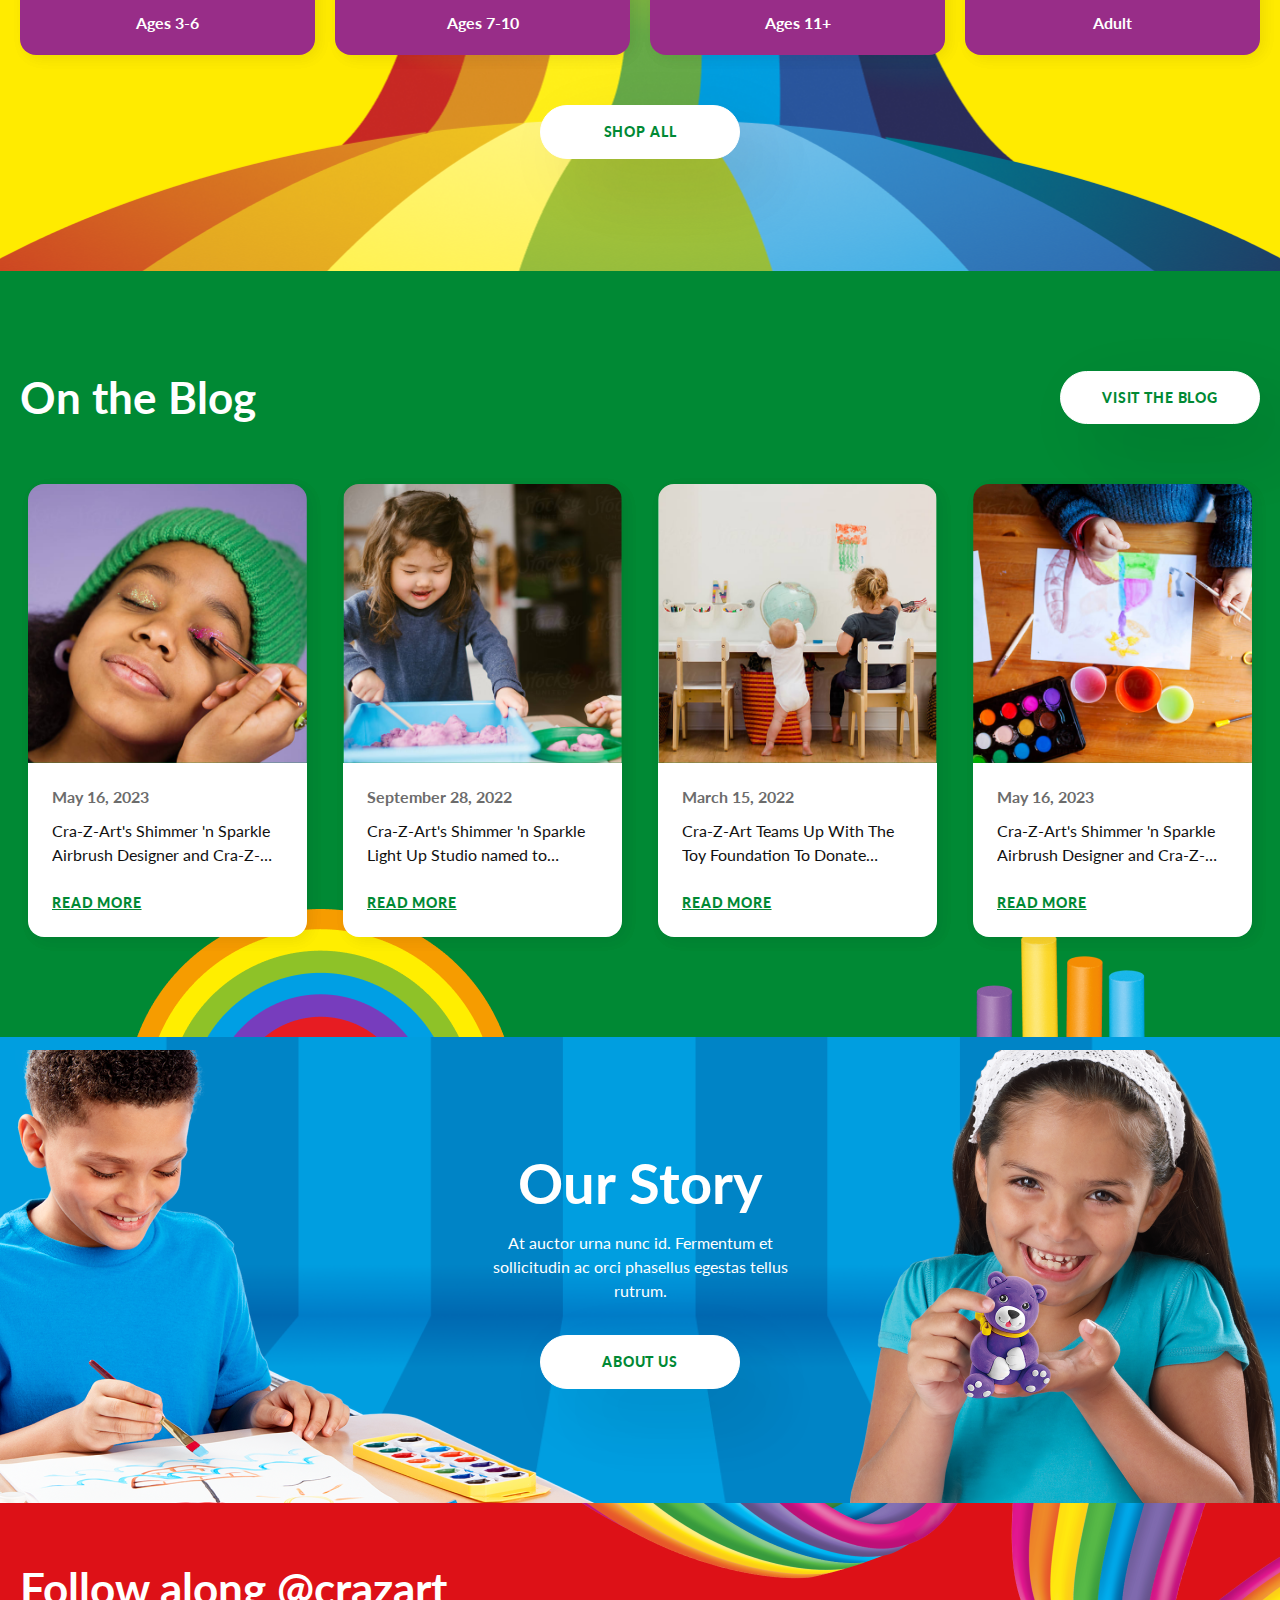
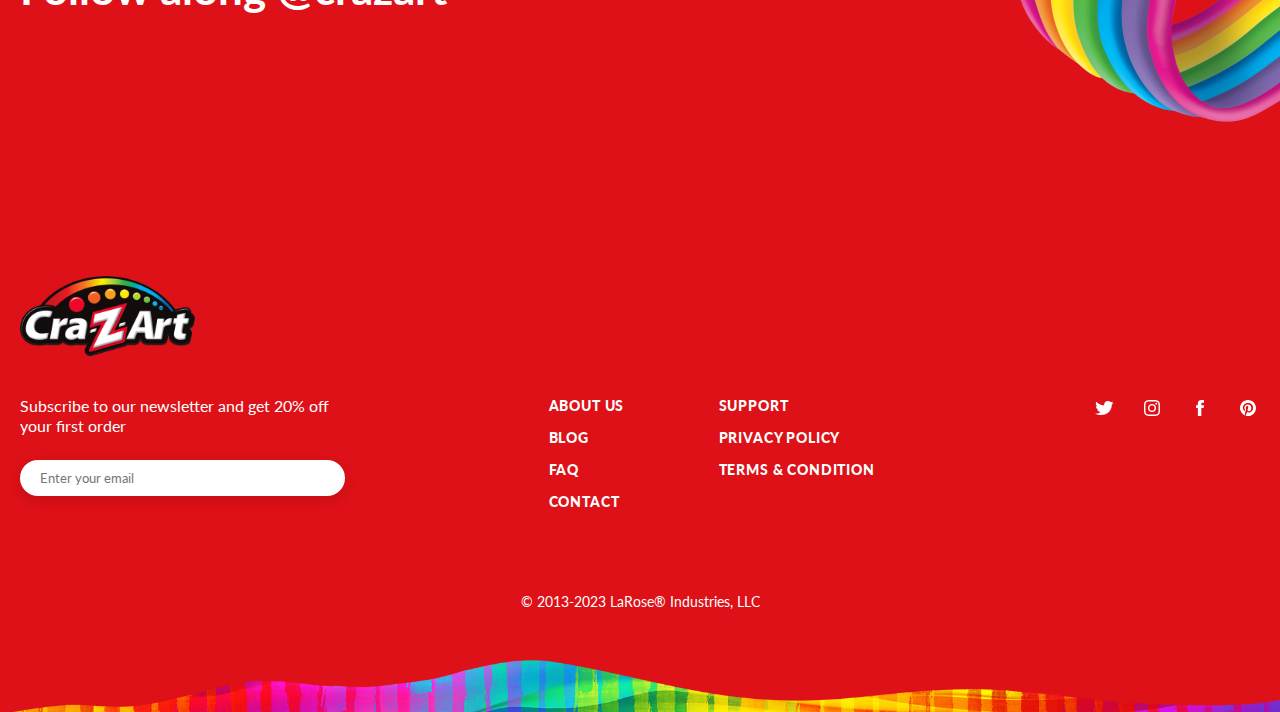
==== commit 72bf585e: "Adjust iframe params" ====
--- a/static/index.html
+++ b/static/index.html
@@ -939,7 +939,7 @@
         <h5>Follow along @crazart</h5>
       </div>
       <div class="instagram-feed">
-        <iframe src="https://snapwidget.com/embed/1056341" class="snapwidget-widget" allowtransparency="true" frameborder="0" scrolling="no" style="border:none; overflow:hidden;  width:1902px; height:317px"></iframe>
+        <iframe src="https://snapwidget.com/embed/1056341" class="snapwidget-widget" allowtransparency="true" frameborder="0" scrolling="no" style="border:none; overflow:hidden;  width:100%; "></iframe>
       </div>
       <div class="container">
         <img class="logo" src="images/logo.png" alt="cra-z-art" />
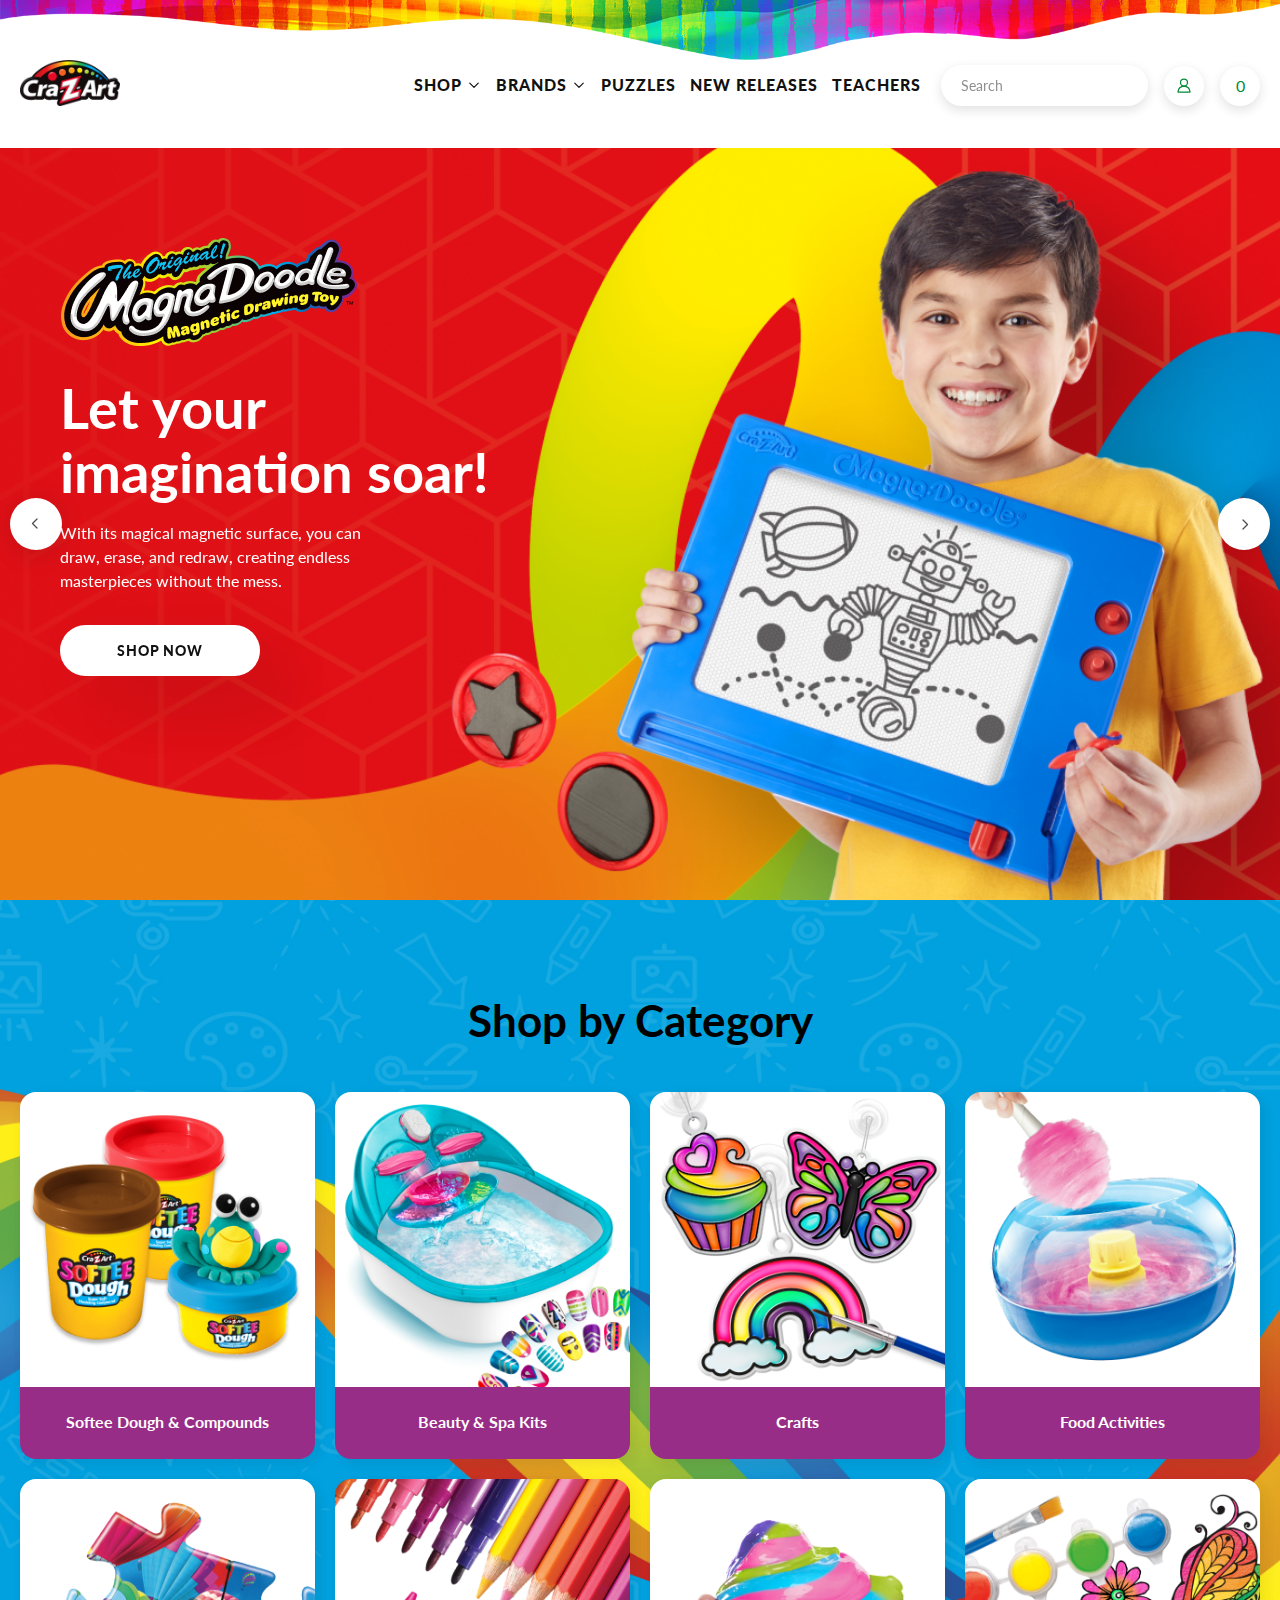
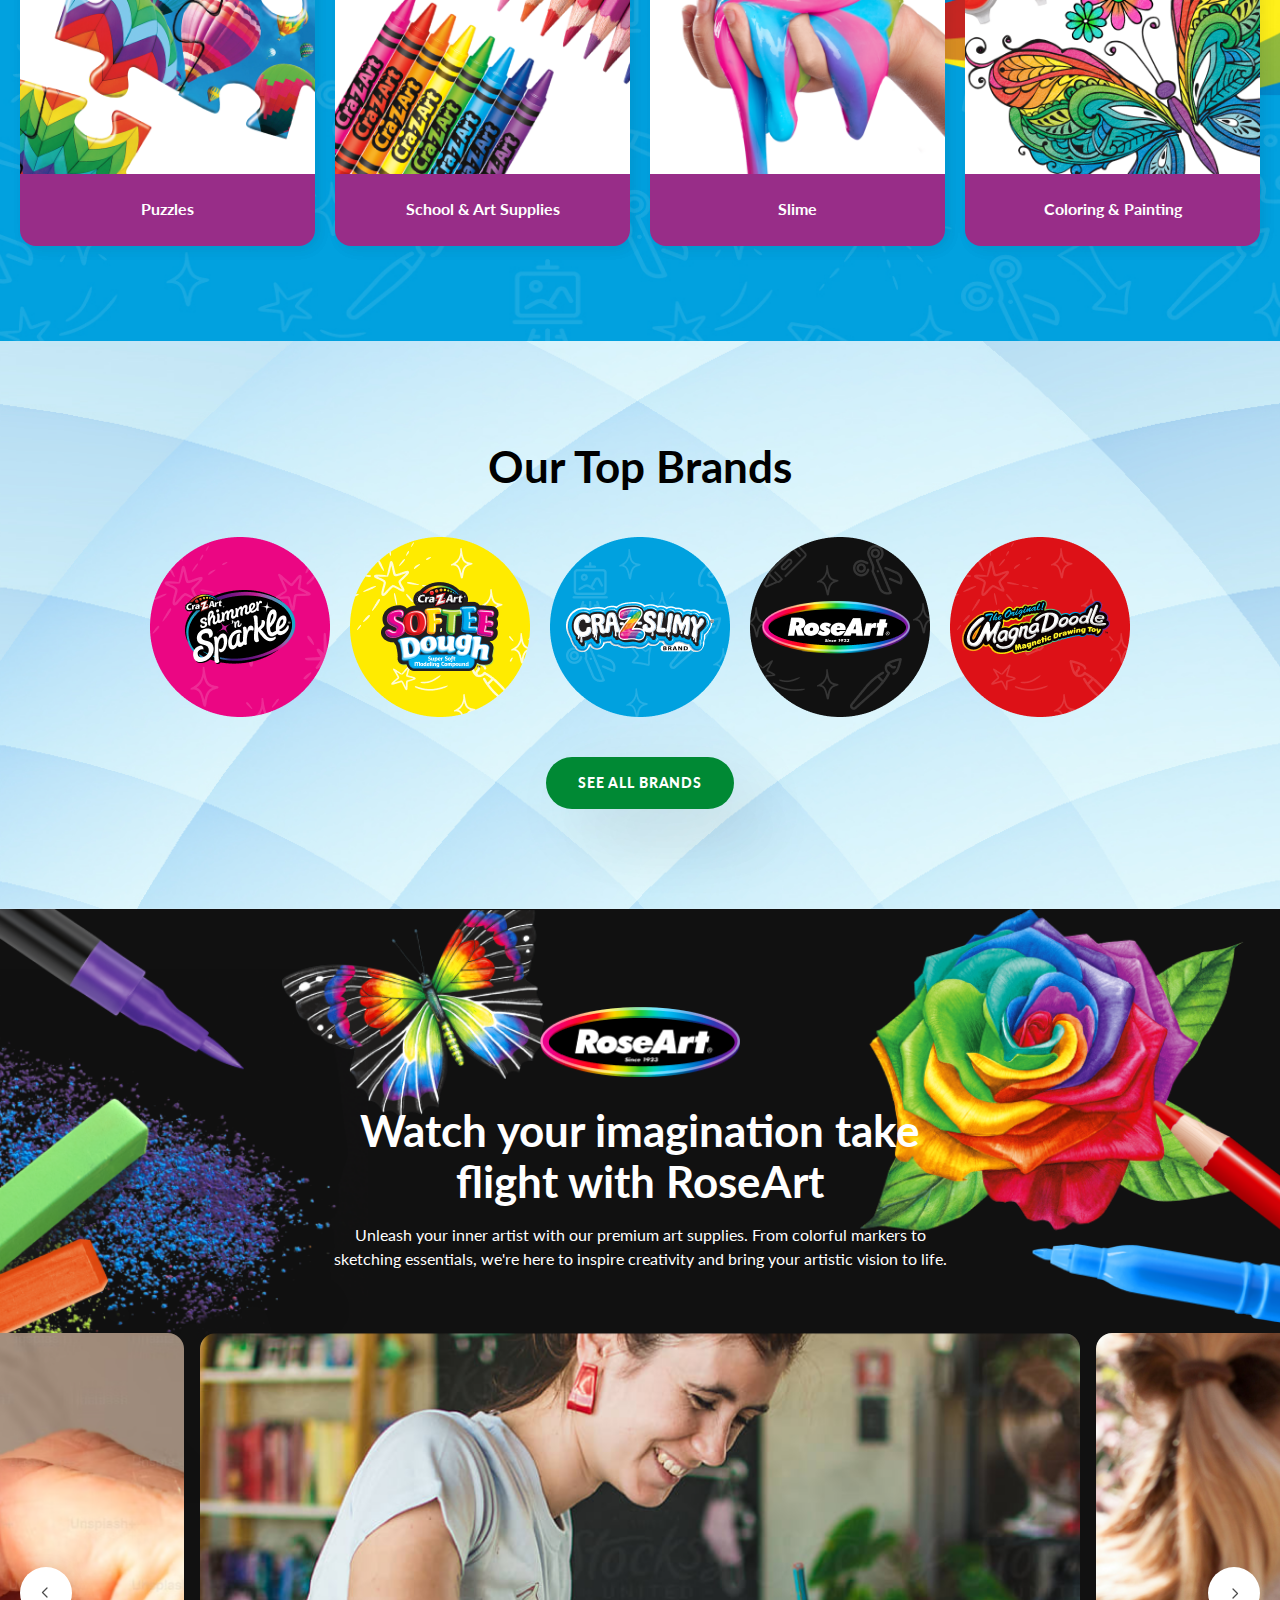
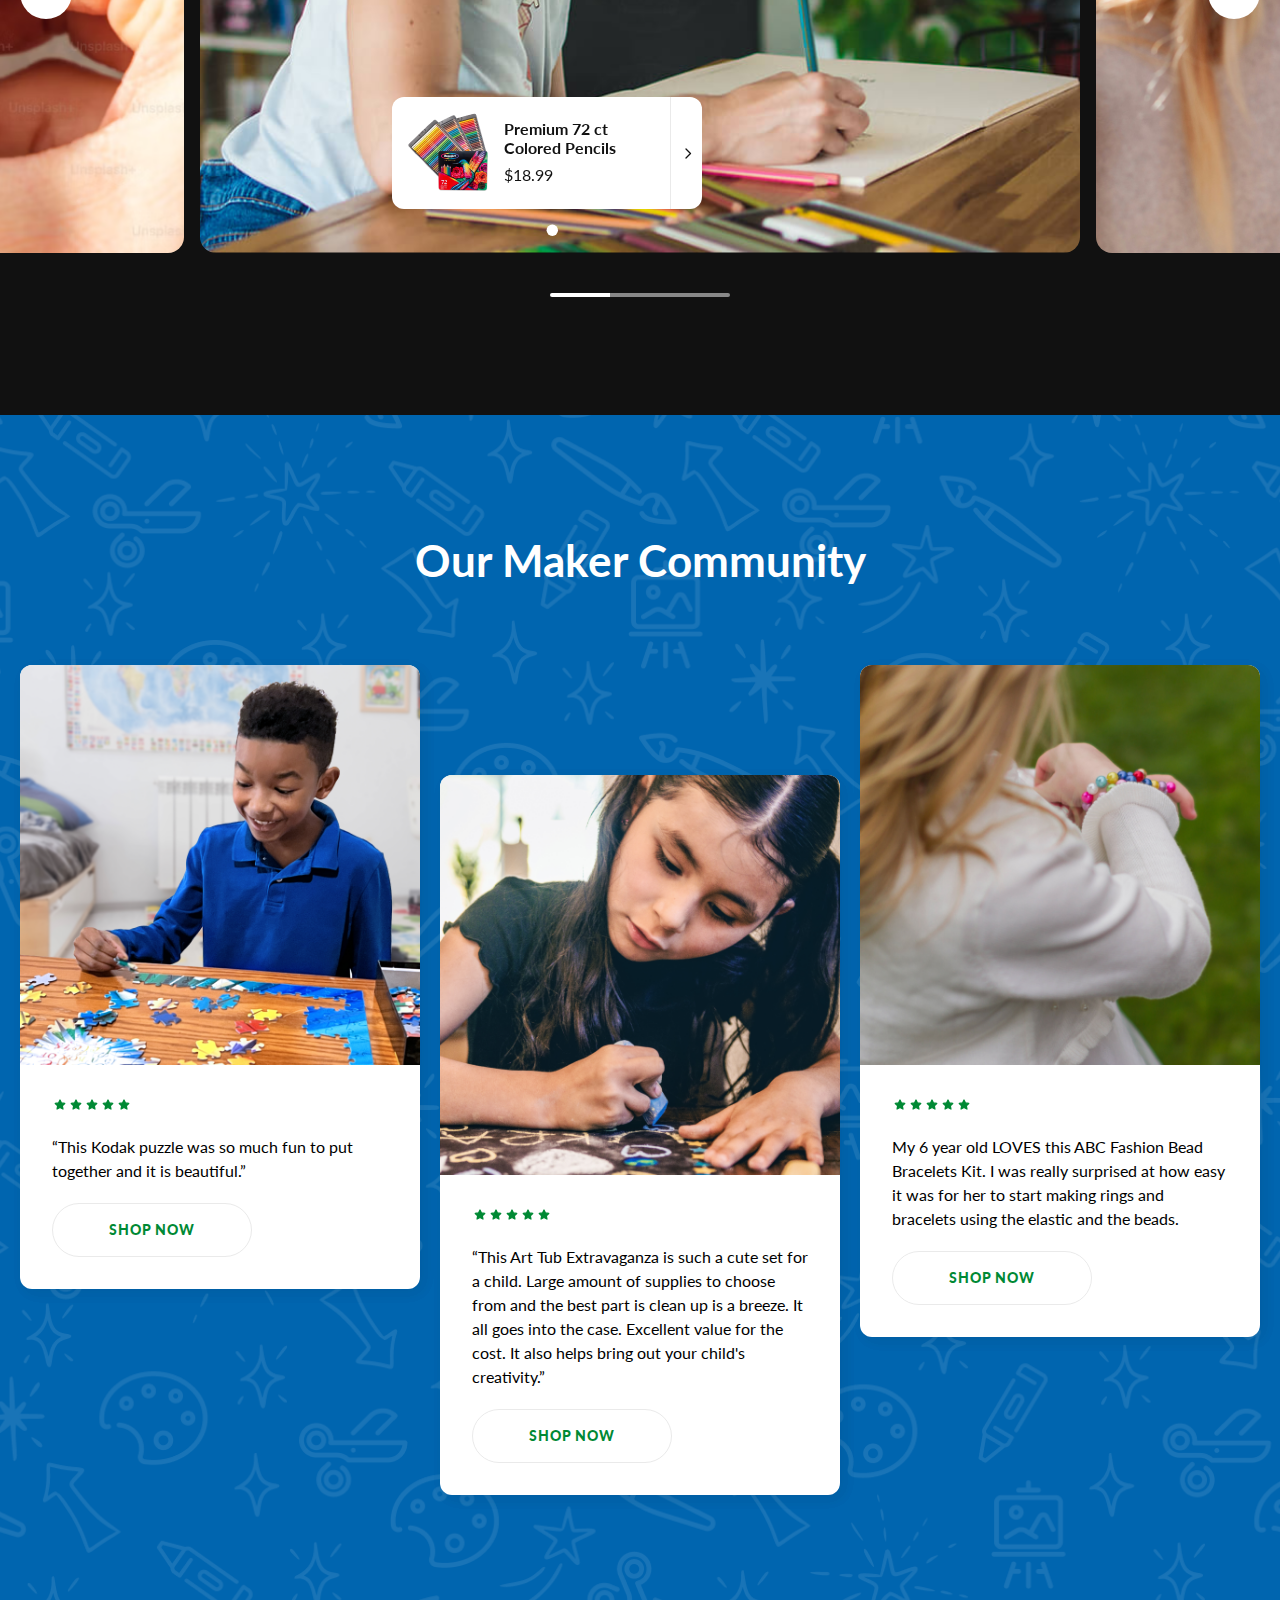
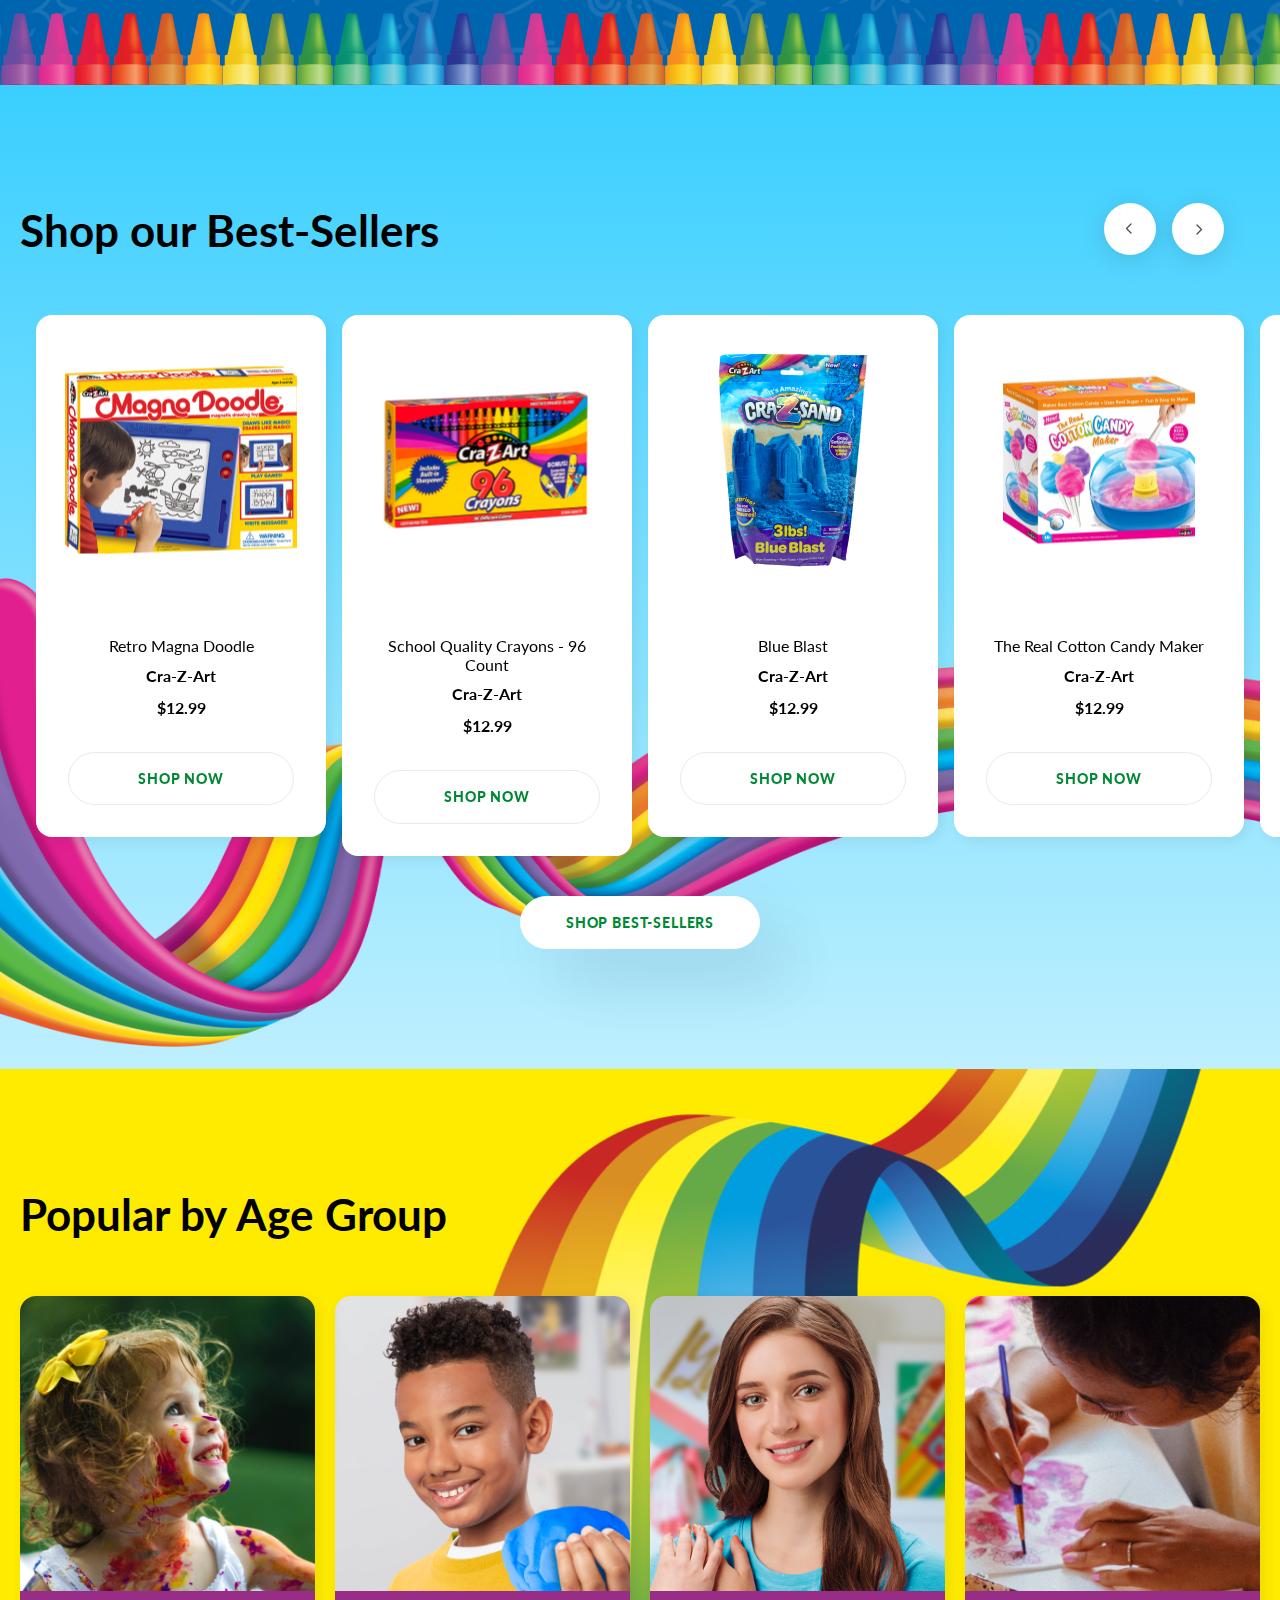
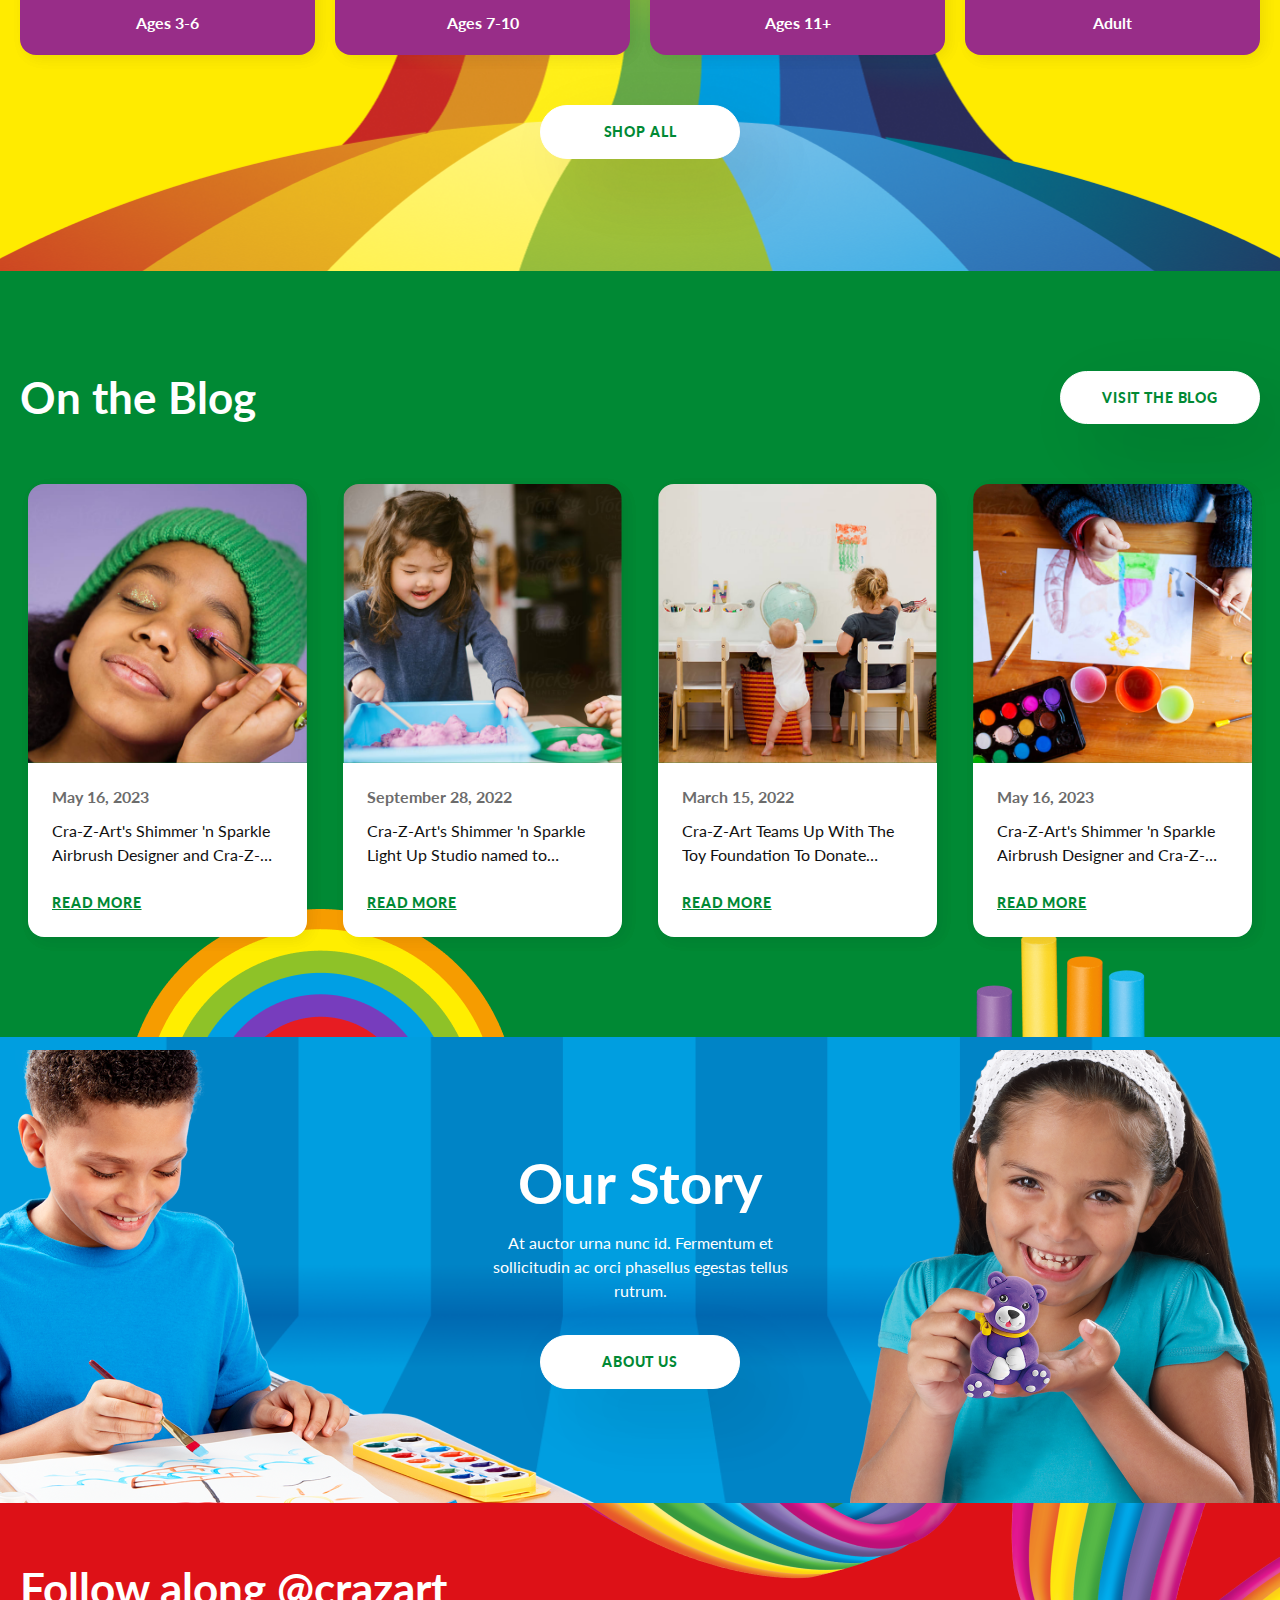
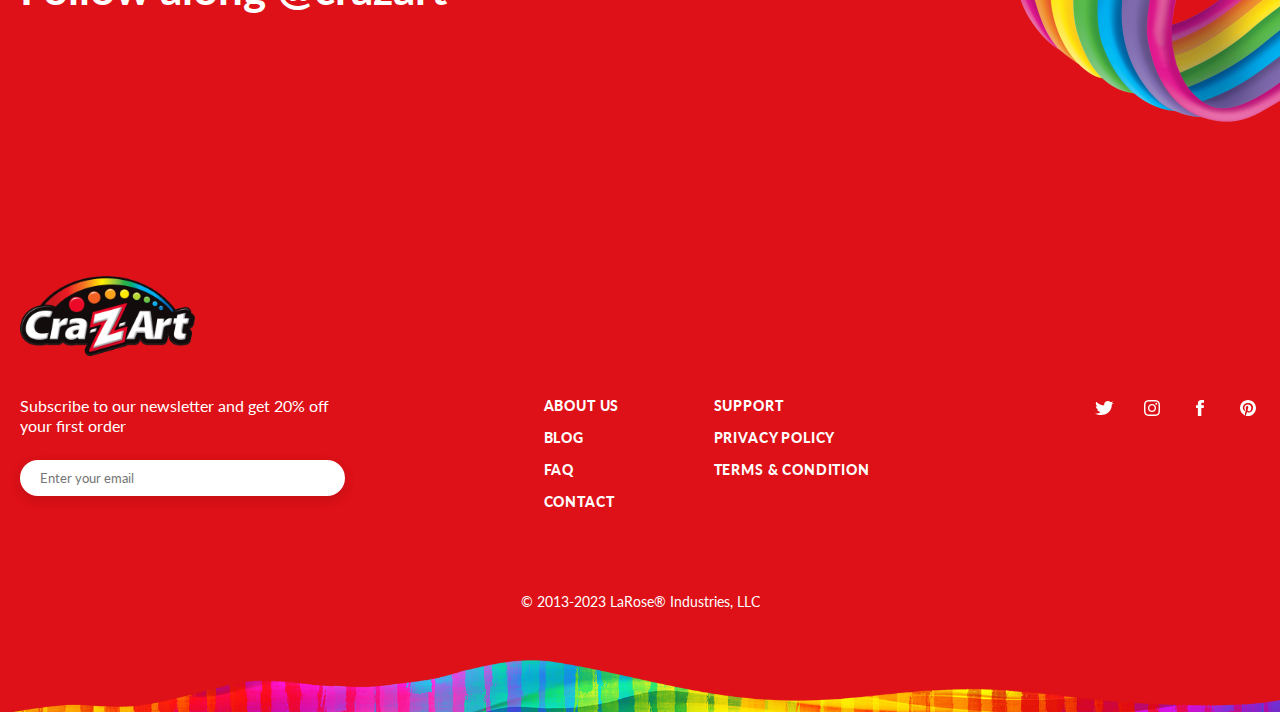
==== commit 9961f854: "Product details woocommerce adjustments" ====
--- a/static/index.html
+++ b/static/index.html
@@ -31,6 +31,9 @@
 
     <!-- Snap Widget -->
     <link rel="stylesheet" href="https://snapwidget.com/stylesheets/snapwidget-lightbox.css" />
+  
+    <!-- Woocommerce Overrides -->
+    <link rel="stylesheet" href="css/woocommerce.css" />
   </head>
   <body>
     <header class="desktop">
@@ -423,7 +426,7 @@
               redraw, creating endless masterpieces without the mess.
             </p>
             <div class="shop-now-wrapper">
-              <a href="#" class="button primary full-width">Shop Now</a>
+              <a href="#" class="action-button primary full-width">Shop Now</a>
             </div>
           </div>
         </div>
@@ -443,7 +446,7 @@
               redraw, creating endless masterpieces without the mess.
             </p>
             <div class="shop-now-wrapper">
-              <a href="#" class="button primary full-width">Shop Now</a>
+              <a href="#" class="action-button primary full-width">Shop Now</a>
             </div>
           </div>
         </div>
@@ -568,7 +571,7 @@
             <a href="#" class="see-all"> See all brands </a>
           </div>
         </div>
-        <a href="#" class="button secondary"> See all Brands </a>
+        <a href="#" class="action-button secondary"> See all Brands </a>
       </div>
     </div>
     <div class="rose-art-brand">
@@ -668,7 +671,7 @@
                     “This Kodak puzzle was so much fun to put together and it is
                     beautiful.”
                   </p>
-                  <button class="button tertiary">Shop Now</button>
+                  <button class="action-button tertiary">Shop Now</button>
                 </div>
               </div>
             </div>
@@ -689,7 +692,7 @@
                     value for the cost. It also helps bring out your child's
                     creativity.”
                   </p>
-                  <button class="button tertiary">Shop Now</button>
+                  <button class="action-button tertiary">Shop Now</button>
                 </div>
               </div>
             </div>
@@ -708,7 +711,7 @@
                     was really surprised at how easy it was for her to start
                     making rings and bracelets using the elastic and the beads.
                   </p>
-                  <button class="button tertiary">Shop Now</button>
+                  <button class="action-button tertiary">Shop Now</button>
                 </div>
               </div>
             </div>
@@ -732,7 +735,7 @@
             <h6>Retro Magna Doodle</h6>
             <p class="brand">Cra-Z-Art</p>
             <span class="price">$12.99</span>
-            <button class="button tertiary">Shop Now</button>
+            <button class="action-button tertiary">Shop Now</button>
           </div>
         </div>
         <div class="product">
@@ -746,7 +749,7 @@
             <h6>School Quality Crayons - 96 Count</h6>
             <p class="brand">Cra-Z-Art</p>
             <span class="price">$12.99</span>
-            <button class="button tertiary">Shop Now</button>
+            <button class="action-button tertiary">Shop Now</button>
           </div>
         </div>
         <div class="product">
@@ -757,7 +760,7 @@
             <h6>Blue Blast</h6>
             <p class="brand">Cra-Z-Art</p>
             <span class="price">$12.99</span>
-            <button class="button tertiary">Shop Now</button>
+            <button class="action-button tertiary">Shop Now</button>
           </div>
         </div>
         <div class="product">
@@ -771,7 +774,7 @@
             <h6>The Real Cotton Candy Maker</h6>
             <p class="brand">Cra-Z-Art</p>
             <span class="price">$12.99</span>
-            <button class="button tertiary">Shop Now</button>
+            <button class="action-button tertiary">Shop Now</button>
           </div>
         </div>
         <div class="product">
@@ -785,7 +788,7 @@
             <h6>Retro Magna Doodle</h6>
             <p class="brand">Cra-Z-Art</p>
             <span class="price">$12.99</span>
-            <button class="button tertiary">Shop Now</button>
+            <button class="action-button tertiary">Shop Now</button>
           </div>
         </div>
         <div class="product">
@@ -799,7 +802,7 @@
             <h6>School Quality Crayons - 96 Count</h6>
             <p class="brand">Cra-Z-Art</p>
             <span class="price">$12.99</span>
-            <button class="button tertiary">Shop Now</button>
+            <button class="action-button tertiary">Shop Now</button>
           </div>
         </div>
         <div class="product">
@@ -810,13 +813,13 @@
             <h6>Blue Blast</h6>
             <p class="brand">Cra-Z-Art</p>
             <span class="price">$12.99</span>
-            <button class="button tertiary">Shop Now</button>
+            <button class="action-button tertiary">Shop Now</button>
           </div>
         </div>
       </div>
       <div class="container">
         <div class="shop-all">
-          <a href="#" class="button quaternary full-width">Shop best-sellers</a>
+          <a href="#" class="action-button quaternary full-width">Shop best-sellers</a>
         </div>
       </div>
     </div>
@@ -850,7 +853,7 @@
           </div>
         </div>
         <div class="shop-all">
-          <a href="#" class="button quaternary full-width">Shop all</a>
+          <a href="#" class="action-button quaternary full-width">Shop all</a>
         </div>
       </div>
     </div>
@@ -859,7 +862,7 @@
         <div class="blog-wrapper">
           <h3>On the Blog</h3>
           <div class="visit">
-            <a href="#" class="button quaternary full-width">Visit the Blog</a>
+            <a href="#" class="action-button quaternary full-width">Visit the Blog</a>
           </div>
         </div>
       </div>
@@ -920,7 +923,7 @@
       </div>
       <div class="container">
         <div class="visit">
-          <a href="#" class="button quaternary full-width">Visit the Blog</a>
+          <a href="#" class="action-button quaternary full-width">Visit the Blog</a>
         </div>
       </div>
     </div>
@@ -931,7 +934,7 @@
           At auctor urna nunc id. Fermentum et sollicitudin ac orci phasellus
           egestas tellus rutrum.
         </p>
-        <a href="#" class="button quaternary">About us</a>
+        <a href="#" class="action-button quaternary">About us</a>
       </div>
     </div>
     <footer class="main">
@@ -1005,6 +1008,7 @@
     <script src="js/jquery.magnific-popup.min.js"></script>
     <script src="js/slick.min.js"></script>
     <script src="js/main.js"></script>
+    <script src="js/woocommerce.js"></script>
     <script src="https://snapwidget.com/js/snapwidget.js"></script>
     <script src="https://snapwidget.com/js/snapwidget-lightbox.js"></script>
   </body>
--- a/static/css/main.css
+++ b/static/css/main.css
@@ -840,7 +840,7 @@
   }
 
   footer.main nav ul {
-    grid-template-columns: 150px 170px;
+    grid-template-columns: 150px 180px;
   }
 }
 
@@ -1179,8 +1179,16 @@
   border-radius: 50%;
 }
 
-.our-top-brands .button {
+.our-top-brands .action-button {
   display: none;
+}
+
+.summary .stock.in-stock {
+  display: block;
+  font-size: 0.875rem;
+  color: var(--green);
+  font-weight: 700;
+  margin-bottom: 8px;
 }
 
 @media screen and (min-width: 1025px) {
@@ -1206,7 +1214,7 @@
     display: none;
   }
 
-  .our-top-brands .button {
+  .our-top-brands .action-button {
     display: inline-flex;
   }
 }
@@ -1214,17 +1222,17 @@
 /*-----------------------
     Our brands
 -----------------------*/
-.our-brands {
+.company-brands {
   padding: 60px 0 120px 0;
   text-align: center;
 }
 
-.our-brands h2 {
+.company-brands h2 {
   font-size: 1.5rem;
   margin-bottom: 50px;
 }
 
-.our-brands .brands-list {
+.company-brands .brands-list {
   display: grid;
   grid-template-columns: repeat(2, 1fr);
   gap: 60px 20px;
@@ -1232,24 +1240,24 @@
   margin: 0 auto;
 }
 
-.our-brands .brand a {
+.company-brands .brand a {
   display: block;
   transition: transform 400ms ease;
   color: var(--charcoal);
 }
 
-.our-brands .brand a:hover {
+.company-brands .brand a:hover {
   transform: translateY(-15px);
 }
 
-.our-brands .brand img {
+.company-brands .brand img {
   display: block;
   width: 100%;
   height: auto;
   margin-bottom: 16px;
 }
 
-.our-brands .brand h4 {
+.company-brands .brand h4 {
   font-size: 0.875rem;
   font-weight: 900;
   line-height: 1.14;
@@ -1257,28 +1265,28 @@
   text-transform: uppercase;
 }
 
-.our-brands .brand:nth-last-child(1):nth-child(odd) {
+.company-brands .brand:nth-last-child(1):nth-child(odd) {
   position: relative;
   transform: translateX(50%);
 }
 
 @media screen and (min-width: 1025px) {
-  .our-brands {
+  .company-brands {
     padding: 60px 0 200px 0;
   }
 
-  .our-brands h2 {
+  .company-brands h2 {
     font-size: 2rem;
     margin-bottom: 70px;
   }
 
-  .our-brands .brands-list {
+  .company-brands .brands-list {
     grid-template-columns: repeat(5, 180px);
     max-width: 980px;
     gap: 70px 20px;
   }
 
-  .our-brands .brand:nth-last-child(1):nth-child(odd) {
+  .company-brands .brand:nth-last-child(1):nth-child(odd) {
     transform: none;
   }
 }
@@ -1321,7 +1329,6 @@
   position: relative;
   height: 400px;
   padding: 0 8px;
-
   overflow: hidden;
 }
 
@@ -1516,7 +1523,7 @@
   z-index: 20;
 }
 
-.community-reviews .product .button {
+.community-reviews .product .action-button {
   min-width: 100%;
 }
 
@@ -1536,7 +1543,7 @@
     gap: 20px;
   }
 
-  .community-reviews .product .button {
+  .community-reviews .product .action-button {
     min-width: 200px;
   }
 }
@@ -1635,7 +1642,7 @@
   font-weight: 700;
 }
 
-.product-items .product .button {
+.product-items .product .action-button {
   margin-top: 32px;
   min-width: 100%;
 }
@@ -2020,7 +2027,7 @@
   margin-bottom: 32px;
 }
 
-.our-story .button {
+.our-story .action-button {
   width: 100%;
   max-width: 400px;
 }
@@ -2042,7 +2049,7 @@
     margin-right: auto;
   }
 
-  .our-story .button {
+  .our-story .action-button {
     max-width: 200px;
   }
 }
@@ -2092,6 +2099,108 @@
     display: block;
   }
 }
+
+/*-----------------------
+    Shop Filters
+-----------------------*/
+.shop-filters {
+  padding: 95px 0;
+}
+
+.shop-filters .container {
+  max-width: 970px;
+}
+
+.filter-options {
+  width: 100%;
+  display: flex;
+  align-items: flex-end;
+  justify-content: center;
+  border-bottom: 2px solid var(--light-grey);
+  gap: 25px;
+}
+
+.filter-option {
+  transform: translateY(2px);
+}
+
+.filter-option button {
+  display: inline-flex;
+  text-align: center;
+  font-size: 0.875rem;
+  font-weight: 700;
+  line-height: 1.14;
+  letter-spacing: 0.7px;
+  text-transform: uppercase;
+  padding: 10px 6px;
+  background-color: transparent;
+  border: none;
+  border-bottom: 2px solid transparent;
+  color: var(--dark-grey);
+  cursor: pointer;
+  opacity: 0.8;
+  outline: none;
+}
+
+.filter-option:hover button,
+.filter-option.active button {
+  border-bottom-color: var(--charcoal);
+  color: var(--charcoal);
+  opacity: 1;
+}
+
+.filter-list {
+  display: none;
+  grid-template-columns: repeat(2, 1fr);
+  gap: 35px 16px;
+}
+
+.filter-list.active {
+  display: grid;
+}
+
+.filter-item a {
+  display: block;
+  width: 100%;
+  padding-top:  15px;
+  transition: transform 400ms ease;
+}
+
+.filter-item a:hover {
+  transform: translateY(-10px);
+}
+
+.filter-item a img {
+  display: block;
+  width: 100%;
+  aspect-ratio: 1 / 1;
+  object-fit: contain;
+  object-position: center;
+}
+
+.filter-item a h5 {
+  font-size: 0.875rem;
+  font-weight: 700;
+  line-height: 1.14;
+  letter-spacing: 0.7px;
+  text-transform: uppercase;
+  color: var(--charcoal);
+  text-align: center;
+  margin-top: 10px;
+}
+
+@media screen and (min-width: 600px) {
+  .filter-list {
+    grid-template-columns: repeat(3, 1fr);
+  }
+}
+
+@media screen and (min-width: 800px) {
+  .filter-list {
+    grid-template-columns: repeat(5, 1fr);
+  }
+}
+
 
 /*-----------------------
     Product Highlight
@@ -2603,7 +2712,7 @@
 /*-----------------------
     Buttons
 -----------------------*/
-.button {
+.action-button {
   display: inline-flex;
   font-size: 0.875rem;
   font-weight: 900;
@@ -2622,29 +2731,29 @@
     44px 44px 64px 0px rgba(0, 0, 0, 0.04);
 }
 
-.button.primary {
+.action-button.primary {
   background: var(--white);
   color: var(--charcoal);
 }
 
-.button.primary:hover,
-.button.primary:active {
+.action-button.primary:hover,
+.action-button.primary:active {
   background-color: var(--green);
   color: var(--white);
 }
 
-.button.secondary {
+.action-button.secondary {
   background: var(--green);
   color: var(--white);
 }
 
-.button.secondary:hover,
-.button.secondary:active {
+.action-button.secondary:hover,
+.action-button.secondary:active {
   background-color: var(--white);
   color: var(--green);
 }
 
-.button.tertiary {
+.action-button.tertiary {
   background: var(--white);
   color: var(--green);
   border: 1px solid var(--grey);
@@ -2652,24 +2761,24 @@
   box-shadow: none;
 }
 
-.button.tertiary:hover,
-.button.tertiary:active {
+.action-button.tertiary:hover,
+.action-button.tertiary:active {
   border-color: var(--green);
 }
 
-.button.quaternary {
+.action-button.quaternary {
   background: var(--white);
   color: var(--green);
   border: 1px solid var(--white);
 }
 
-.button.quaternary:hover,
-.button.quaternary:active {
+.action-button.quaternary:hover,
+.action-button.quaternary:active {
   background-color: var(--green);
   color: var(--white);
 }
 
-.button.full-width {
+.action-button.full-width {
   width: 100%;
 }
 
@@ -2833,6 +2942,26 @@
   padding: 35px 0 30px 0;
 }
 
+.woocommerce .woocommerce-breadcrumb {
+  padding: 35px 20px 30px 20px;
+  text-align: center;
+  max-width: 1400px;
+  margin: 0 auto;
+  color: var(--black);
+  font-size: 0.875rem;
+  font-weight: 700;
+  line-height: 1.42;
+}
+
+.woocommerce .woocommerce-breadcrumb a {
+  opacity: 0.7;
+}
+
+.woocommerce .woocommerce-breadcrumb::before,
+.woocommerce .woocommerce-breadcrumb::after {
+  display: none;
+}
+
 .breadcrumbs ol {
   display: flex;
   justify-content: center;
@@ -2872,6 +3001,26 @@
 
 .breadcrumbs a[aria-current="location"] {
   opacity: 1;
+}
+
+/*-----------------------
+    Gravity Forms
+-----------------------*/
+.gfield_validation_message {
+  display: block;
+  font-size: 0.75rem;
+  margin-top: 0.25rem;
+}
+
+.gform_footer.top_label {
+  opacity: 0;
+  position: absolute;
+}
+
+.gform_validation_errors .gform_submission_error {
+  display: block;
+  font-size: 0.875rem;
+  margin-bottom: 0.25rem;
 }
 
 /*-----------------------
--- a/static/css/woocommerce.css
+++ b/static/css/woocommerce.css
@@ -0,0 +1,482 @@
+.premmerce-filter-ajax-container {
+  max-width: 1400px !important;
+  padding: 0 20px 30px 20px;
+  margin: 0 auto;
+  position: relative;
+}
+
+.widget_premmerce_filter_filter_widget {
+  max-width: 1400px !important;
+}
+
+.filter--style-premmerce .filter__item {
+  padding: 0;
+}
+
+.filter__item-border {
+  border: none;
+}
+
+.premmerce-filter-body {
+  display: grid;
+  grid-template-columns: repeat(1, 1fr);
+  gap: 0;
+}
+
+.woocommerce-products-header {
+  display: none;
+}
+
+.filter--style-custom .filter__title {
+  display: block;
+  padding: 16px 0;
+  font-size: 0.875rem;
+  font-style: normal;
+  font-weight: 700;
+  line-height: 1.14;
+  letter-spacing: 0.7px;
+  text-transform: uppercase;
+  border-bottom: 1px solid rgba(0, 0, 0, 0.1);
+  position: relative;
+}
+
+.filter--style-premmerce .filter__title {
+  color: var(--charcoal);
+  font-family: "Lato", sans-serif;
+  font-size: 0.875rem;
+  font-weight: 700;
+  line-height: 1.14;
+  letter-spacing: 0.7px;
+  text-transform: uppercase;
+  padding: 16px 0;
+  border-bottom: 1px solid rgba(0, 0, 0, 0.1);
+  position: relative;
+}
+
+.filter--style-custom .filter__item {
+  padding: 0;
+  margin: 0;
+}
+
+.filter__item .filter__title::after {
+  content: "";
+  width: 16px;
+  height: 16px;
+  position: absolute;
+  right: 0;
+  top: 50%;
+  transform: translateY(-50%);
+  background: url("../images/icons/triangle-down.svg") no-repeat center center /
+    16px 16px;
+}
+
+.filter__inner {
+  margin-top: 0;
+}
+
+.filter__inner .filter__properties-item {
+  margin: 0;
+  padding: 16px 0;
+  border-bottom: 1px solid rgba(0, 0, 0, 0.1);
+}
+
+.filter__properties-item .filter__checkgroup-title {
+  color: var(--charcoal);
+  font-size: 0.875rem;
+  line-height: 1.5;
+  font-weight: 400;
+  padding: 0;
+}
+
+.filter__properties-item .filter__checkgroup-count {
+  position: static;
+  vertical-align: auto;
+  margin-left: 4px;
+}
+
+.filter__checkgroup {
+  display: flex;
+  align-items: center;
+  width: 100%;
+  position: relative;
+}
+
+.filter__checkgroup-body {
+  display: inline-flex;
+  padding-left: 40px;
+}
+
+.filter__checkgroup-title {
+  margin: 0 !important;
+}
+
+.filter__checkgroup .filter__checkgroup-check {
+  position: absolute;
+  left: 0;
+  top: 50%;
+  transform: translateY(-50%);
+  width: 24px;
+  height: 24px;
+  border: 1px solid #cccccc;
+}
+
+.filter__checkgroup .filter__checkgroup-check::before {
+  opacity: 0;
+  content: "✓";
+  background-color: #008934;
+  color: white;
+  width: 100%;
+  height: 100%;
+  inset: 0;
+  transform: none;
+  display: flex;
+  align-items: center;
+  justify-content: center;
+  transition: opacity 400ms ease;
+}
+
+.filter__checkgroup-control[type="checkbox"]:checked
+  + .filter__checkgroup-check {
+  border-color: #008934;
+}
+
+.filter__checkgroup-control[type="checkbox"]:checked
+  + .filter__checkgroup-check::before {
+  opacity: 1;
+}
+
+.filter__properties-list {
+  display: none;
+}
+
+.filter__properties-list.active {
+  display: block;
+}
+
+.woocommerce .woocommerce-result-count,
+.woocommerce-page .woocommerce-result-count {
+  float: none;
+  margin: 0;
+}
+
+.woocommerce .woocommerce-ordering,
+.woocommerce-page .woocommerce-ordering {
+  float: none;
+  margin: 0;
+  position: absolute;
+  right: 20px;
+  top: -3px;
+  width: 170px;
+}
+
+.woocommerce .woocommerce-ordering select {
+  border: none;
+  background-color: transparent;
+  padding: 5px 0;
+  font-weight: 700;
+  color: var(--black);
+  font-size: 0.875rem;
+  width: 100%;
+  cursor: pointer;
+}
+
+.woocommerce .products ul::after,
+.woocommerce .products ul::before,
+.woocommerce ul.products::after,
+.woocommerce ul.products::before {
+  display: none;
+}
+
+.woocommerce ul.products {
+  display: grid;
+  grid-template-columns: repeat(2, 1fr);
+  gap: 16px;
+  margin: 40px 0 0 0;
+}
+
+.woocommerce ul.products li.product,
+.woocommerce-page ul.products li.product {
+  float: none;
+  margin: 0;
+  width: auto;
+  overflow: hidden;
+}
+
+.woocommerce ul.products[class*="columns-"] li.product,
+.woocommerce-page ul.products[class*="columns-"] li.product {
+  float: none;
+  margin: 0;
+  width: auto;
+  overflow: hidden;
+}
+
+.woocommerce ul.products li.product .woocommerce-loop-category__title,
+.woocommerce ul.products li.product .woocommerce-loop-product__title,
+.woocommerce ul.products li.product h3,
+.woocommerce ul.products li.product .price {
+  padding: 0;
+  margin-bottom: 0;
+  font-size: 1rem;
+  font-weight: 700;
+  line-height: 1.5;
+  letter-spacing: -0.32px;
+  color: var(--black);
+}
+
+.woocommerce .na-product-brand {
+  display: block;
+  font-size: 0.875rem;
+  font-weight: 700;
+  line-height: 1.14;
+  letter-spacing: 0.7px;
+  text-transform: uppercase;
+  color: var(--charcoal);
+  opacity: 0.7;
+  margin-bottom: 8px;
+  text-overflow: ellipsis;
+  white-space: nowrap;
+  overflow: hidden;
+}
+
+.woocommerce ul.products li.product .woocommerce-loop-product__title {
+  margin-bottom: 8px;
+}
+
+.woocommerce ul.products li.product .button {
+  display: none;
+}
+
+.woocommerce ul.products li.product .onsale {
+  display: none;
+}
+
+button.filter-products {
+  font-size: 0.75rem;
+  font-weight: 700;
+  line-height: 1;
+  letter-spacing: 0.4px;
+  text-transform: uppercase;
+  display: inline-flex;
+  gap: 8px;
+  align-items: center;
+  justify-content: flex-start;
+  background-color: transparent;
+  color: var(--black);
+  padding: 0;
+  border: none;
+  cursor: pointer;
+}
+
+button.filter-products::before {
+  content: "";
+  width: 24px;
+  height: 24px;
+  display: inline-flex;
+  background: url("../images/icons/filter.svg") no-repeat center center / 24px
+    24px;
+}
+
+.widget_premmerce_filter_filter_widget {
+  display: none;
+}
+
+.widget_premmerce_filter_filter_widget.show {
+  display: block;
+}
+
+.woocommerce ul.products li.product a {
+  display: block;
+  width: 100%;
+  overflow: hidden;
+}
+
+.woocommerce .product.type-product {
+  max-width: 1400px;
+  margin: 0 auto;
+  padding: 0 20px;
+  display: grid;
+  grid-template-columns: repeat(1, 1fr);
+  gap: 40px;
+}
+
+.woocommerce #content div.product div.images,
+.woocommerce div.product div.images,
+.woocommerce-page #content div.product div.images,
+.woocommerce-page div.product div.images {
+  width: auto;
+  float: none;
+  overflow: hidden;
+}
+
+.woocommerce #content div.product div.summary,
+.woocommerce div.product div.summary,
+.woocommerce-page #content div.product div.summary,
+.woocommerce-page div.product div.summary {
+  width: auto;
+  float: none;
+}
+
+.summary.entry-summary h1 {
+  font-size: 1.25rem;
+  font-weight: 700;
+  line-height: 1;
+  margin-bottom: 16px;
+  color: var(--black);
+}
+
+.summary.entry-summary .price {
+  padding-bottom: 24px;
+  margin-bottom: 24px;
+  border-bottom: 1px solid var(--grey);
+}
+
+.woocommerce div.product form.cart div.quantity {
+  width: 100%;
+  float: none;
+  margin-bottom: 24px;
+}
+
+.summary .quantity input[type="number"] {
+  display: block;
+  width: 100%;
+  max-width: 410px;
+  border-radius: 24px;
+  background-color: var(--white);
+  box-shadow: 22px 22px 68px 0px rgba(0, 0, 0, 0.1),
+    88px 87px 124px 0px rgba(0, 0, 0, 0.09);
+  padding: 12px 16px;
+  font-size: 0.875rem;
+  font-weight: 900;
+  line-height: 1.42;
+  letter-spacing: 0.84px;
+  text-transform: uppercase;
+  color: var(--charcoal);
+  border: none;
+}
+
+.product .woocommerce-Price-amount.amount {
+  display: block;
+  font-size: 0.875rem;
+  font-weight: 400;
+  line-height: 1.42;
+  color: var(--charcoal);
+}
+
+.woocommerce-product-details__short-description p {
+  font-size: 1rem;
+  font-weight: 400;
+  line-height: 1.5;
+  color: var(--charcoal);
+  margin-bottom: 16px;
+}
+
+.product_meta a {
+  color: var(--charcoal);
+  text-decoration: underline;
+}
+
+.woocommerce:where(body:not(.woocommerce-block-theme-has-button-styles))
+  button.button.alt {
+  display: block;
+  width: 100%;
+  max-width: 410px;
+  padding: 14px 32px;
+  border-radius: 64px;
+  background-color: var(--green);
+  box-shadow: 22px 22px 68px 0px rgba(0, 0, 0, 0.08),
+    44px 44px 64px 0px rgba(0, 0, 0, 0.04);
+  font-size: 0.875rem;
+  font-weight: 900;
+  line-height: 1.42;
+  letter-spacing: 0.84px;
+  text-transform: uppercase;
+  color: var(--white);
+}
+
+.woocommerce:where(body:not(.woocommerce-block-theme-has-button-styles))
+  button.button.alt:hover {
+  color: var(--green);
+  background-color: var(--white);
+}
+
+.woocommerce-product-gallery__wrapper {
+  display: grid;
+  grid-template-columns: repeat(4, 1fr);
+}
+
+.woocommerce
+  div.product
+  div.images
+  .woocommerce-product-gallery__image:nth-child(1) {
+  grid-column-start: 1;
+  grid-column-end: 5;
+}
+
+.woocommerce
+  div.product
+  div.images
+  .woocommerce-product-gallery__image:nth-child(n + 2) {
+  width: auto;
+  display: flex;
+}
+
+.woocommerce div.product div.images .woocommerce-product-gallery__image a {
+  display: block;
+  width: 100%;
+}
+
+.woocommerce div.product .woocommerce-tabs,
+.related.products {
+  grid-column-start: 1;
+  grid-column-end: 3;
+}
+
+.tabs.wc-tabs h2 {
+  font-size: 1.75rem;
+  margin-bottom: 8px;
+  color: var(--charcoal);
+}
+
+@media screen and (min-width: 600px) {
+  .premmerce-filter-body {
+    grid-template-columns: repeat(2, 1fr);
+    gap: 20px;
+  }
+
+  .woocommerce ul.products {
+    grid-template-columns: repeat(3, 1fr);
+    gap: 80px 30px;
+  }
+
+  button.filter-products {
+    font-size: 0.875rem;
+  }
+}
+
+@media screen and (min-width: 768px) {
+  .woocommerce .product.type-product {
+    grid-template-columns: repeat(2, 1fr);
+  }
+}
+
+@media screen and (min-width: 1200px) {
+  .premmerce-filter-body {
+    grid-template-columns: repeat(4, 1fr);
+  }
+
+  .filter__item .filter__title::after {
+    display: none;
+  }
+
+  .filter__properties-list {
+    display: block !important;
+  }
+
+  .woocommerce .product.type-product {
+    gap: 40px 70px;
+  }
+
+  .summary.entry-summary h1 {
+    font-size: 1.5rem;
+  }
+}
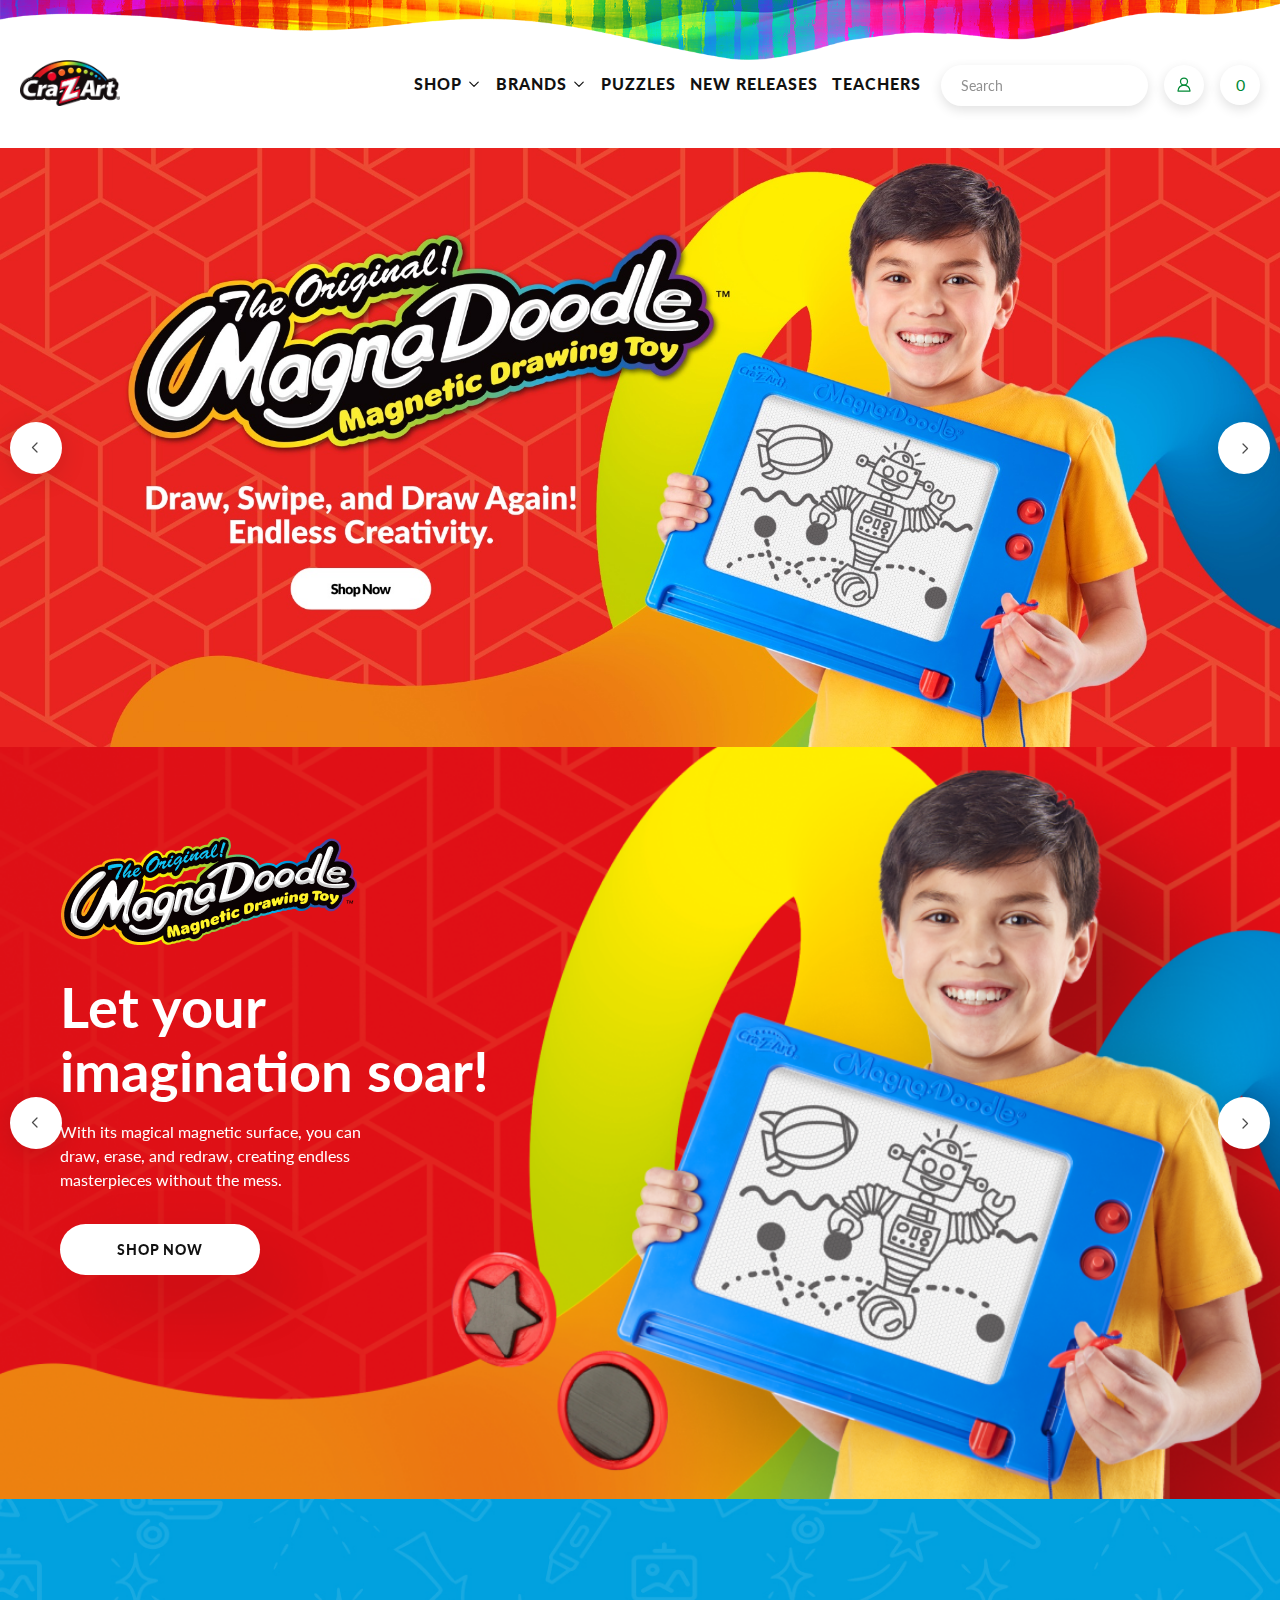
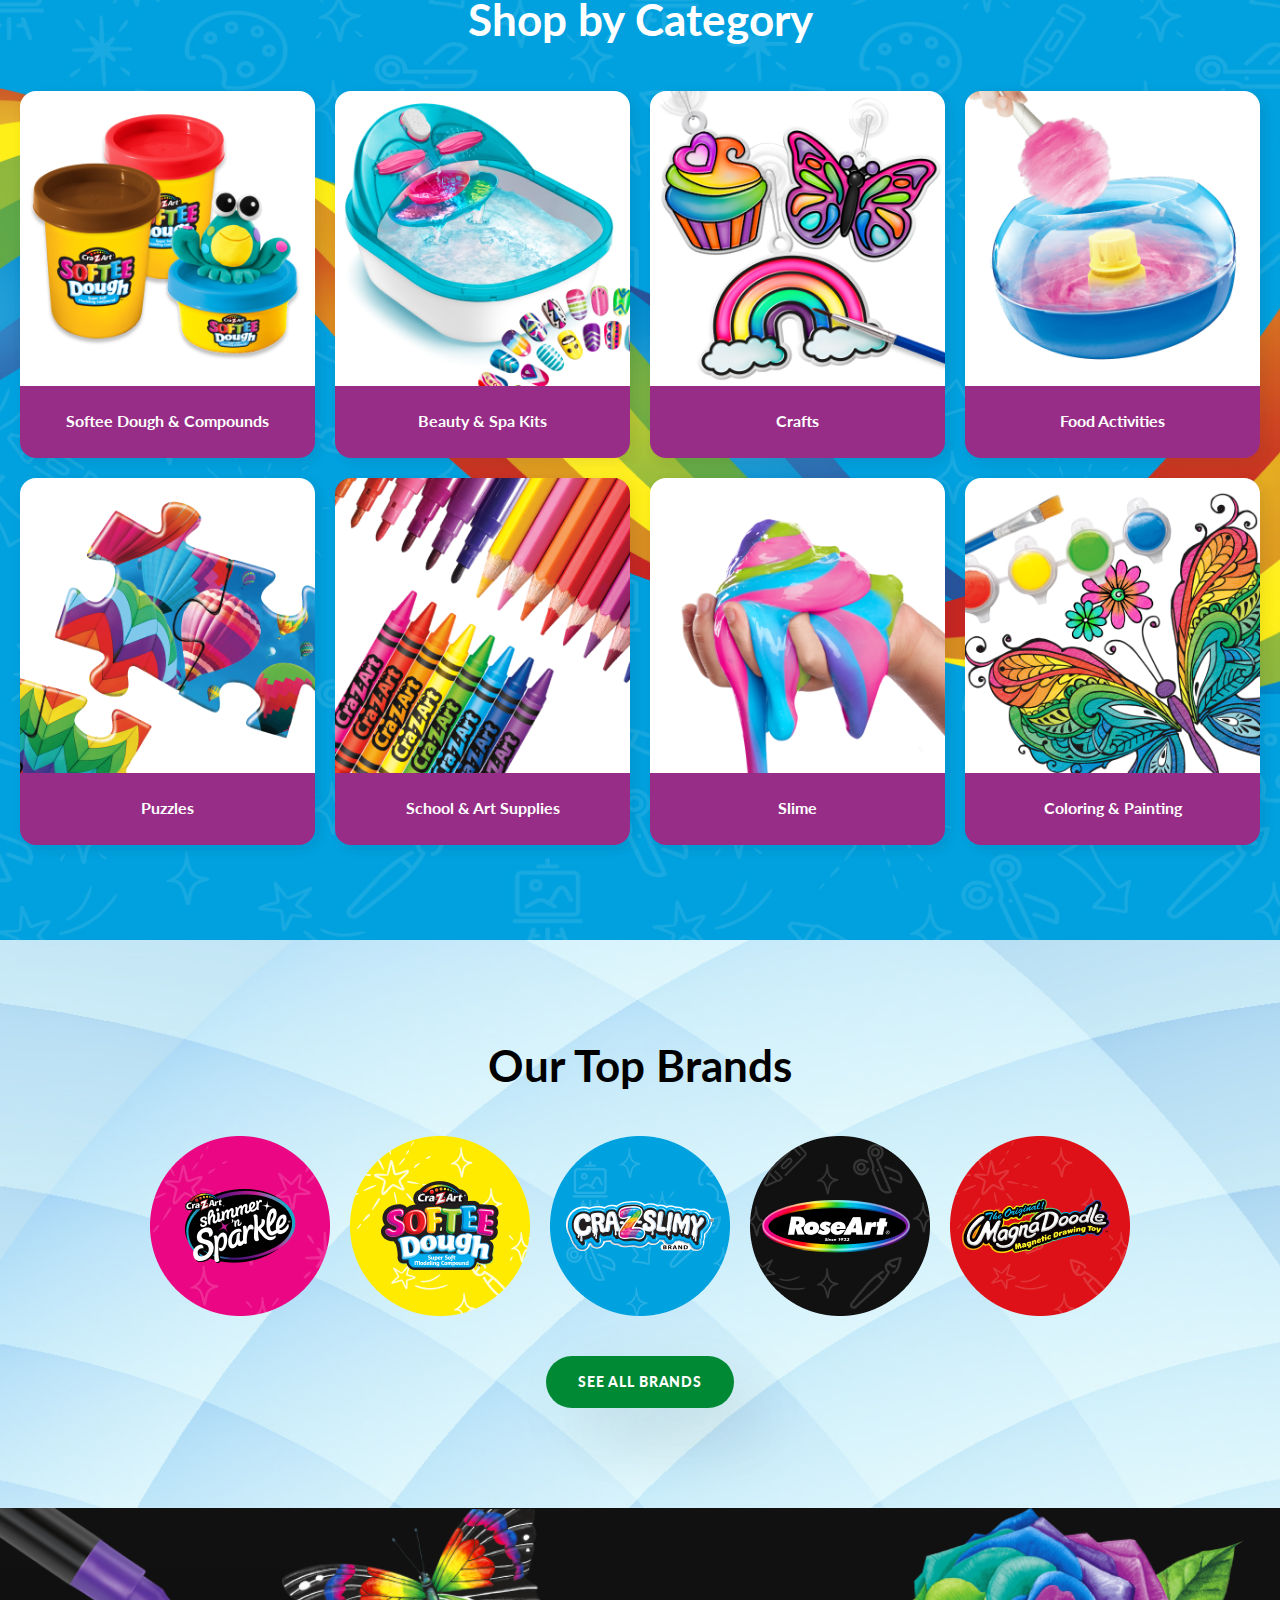
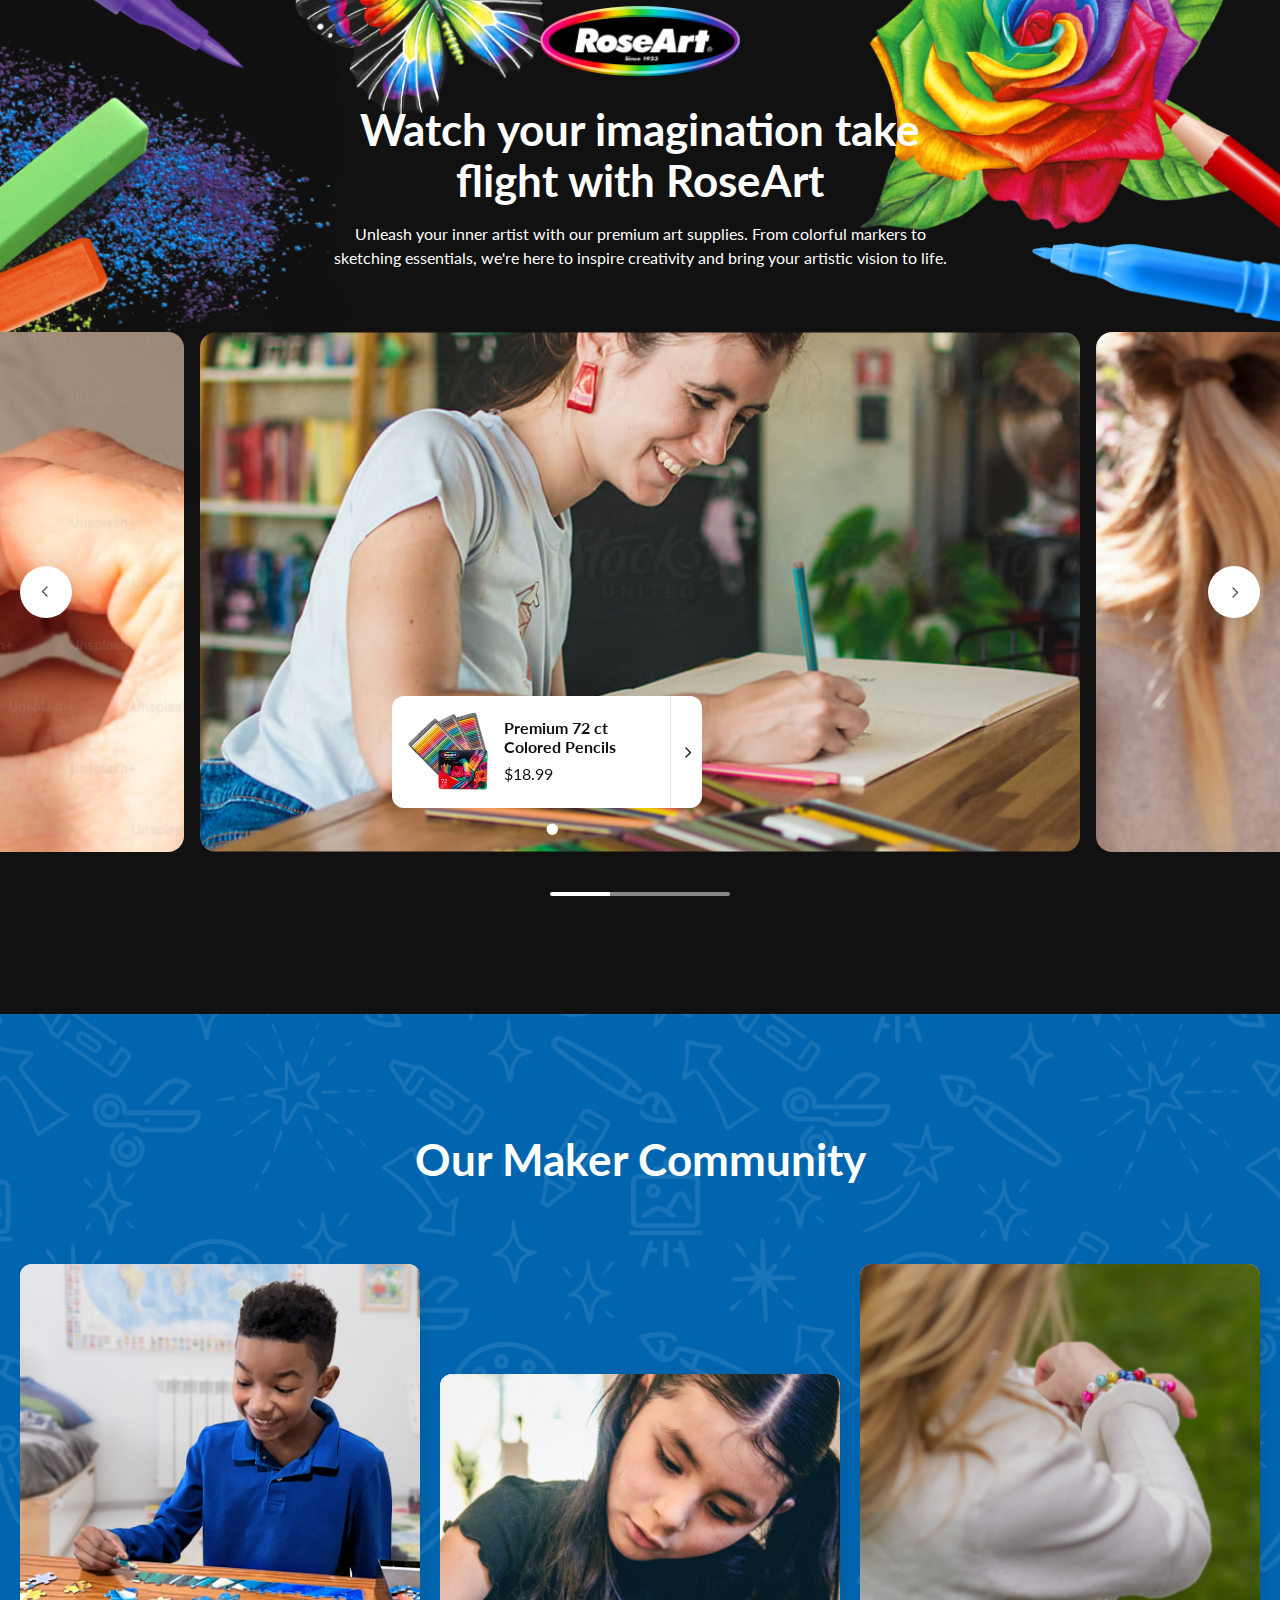
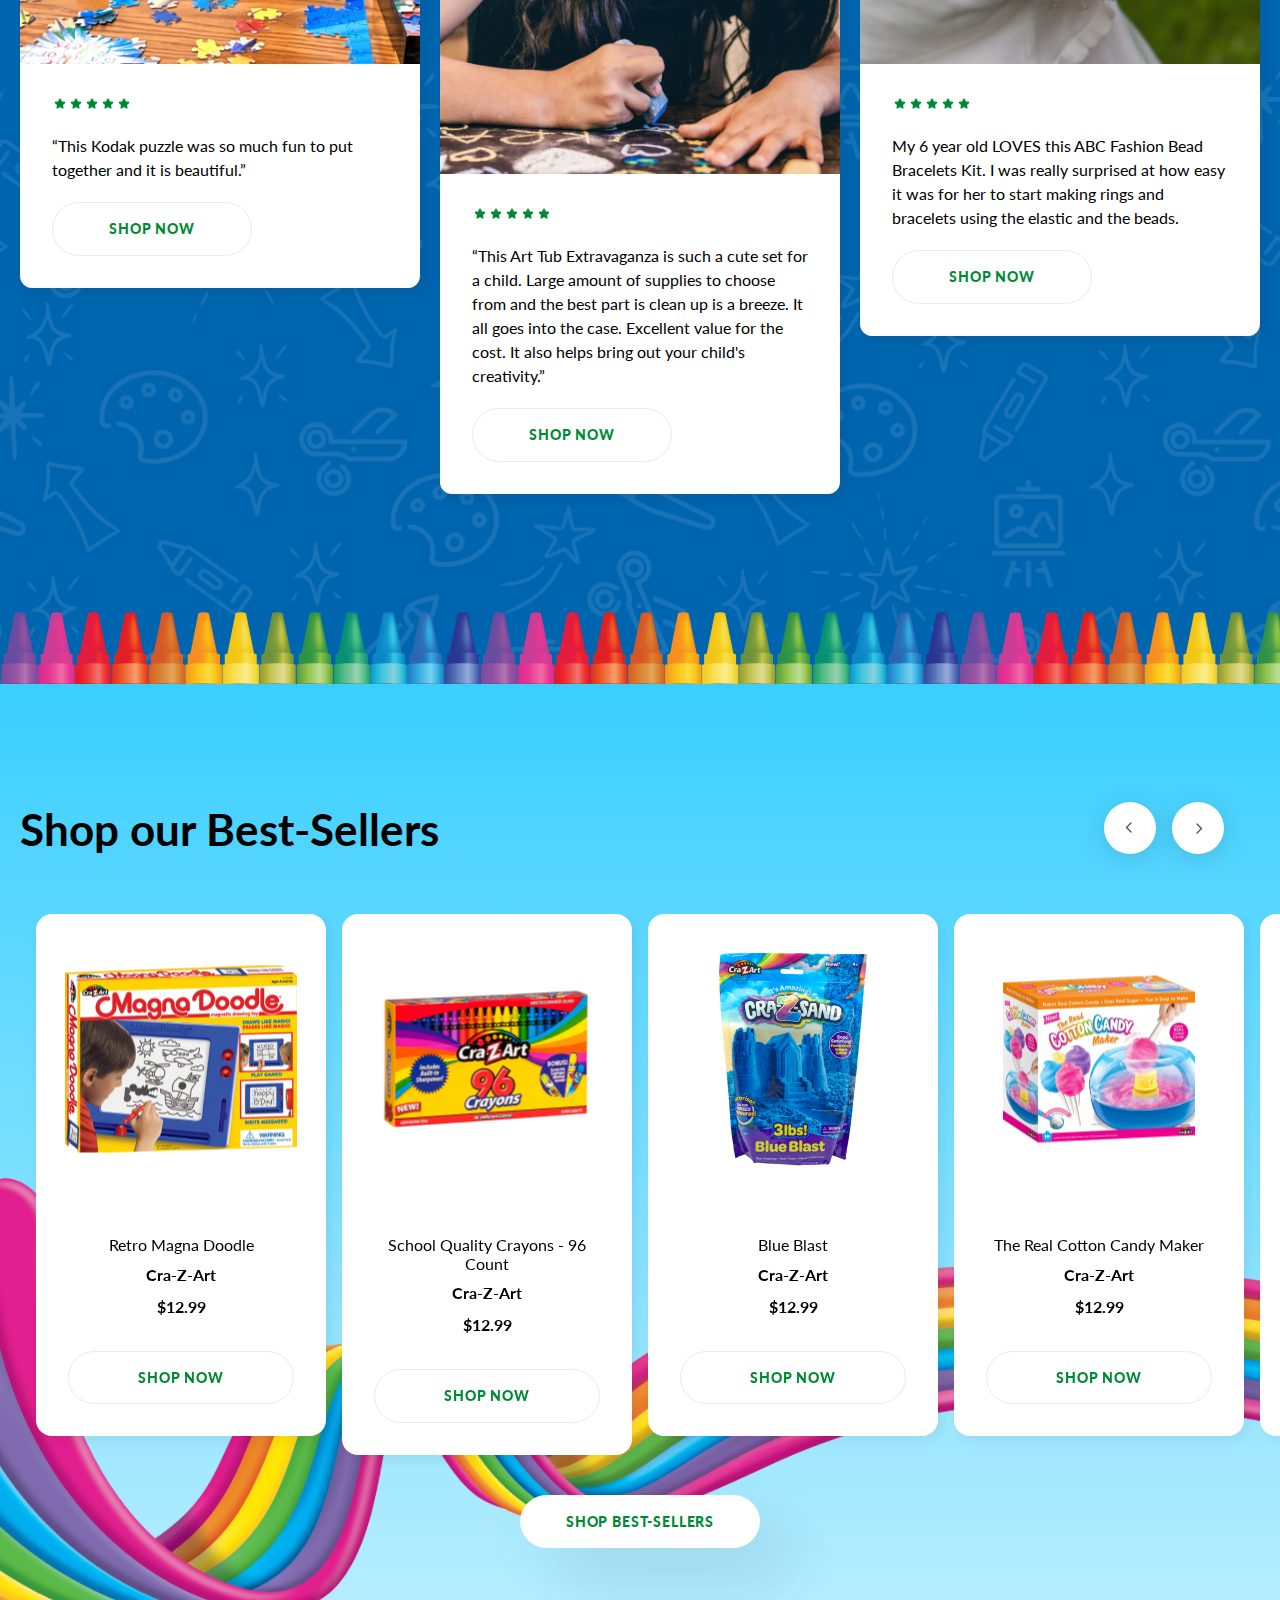
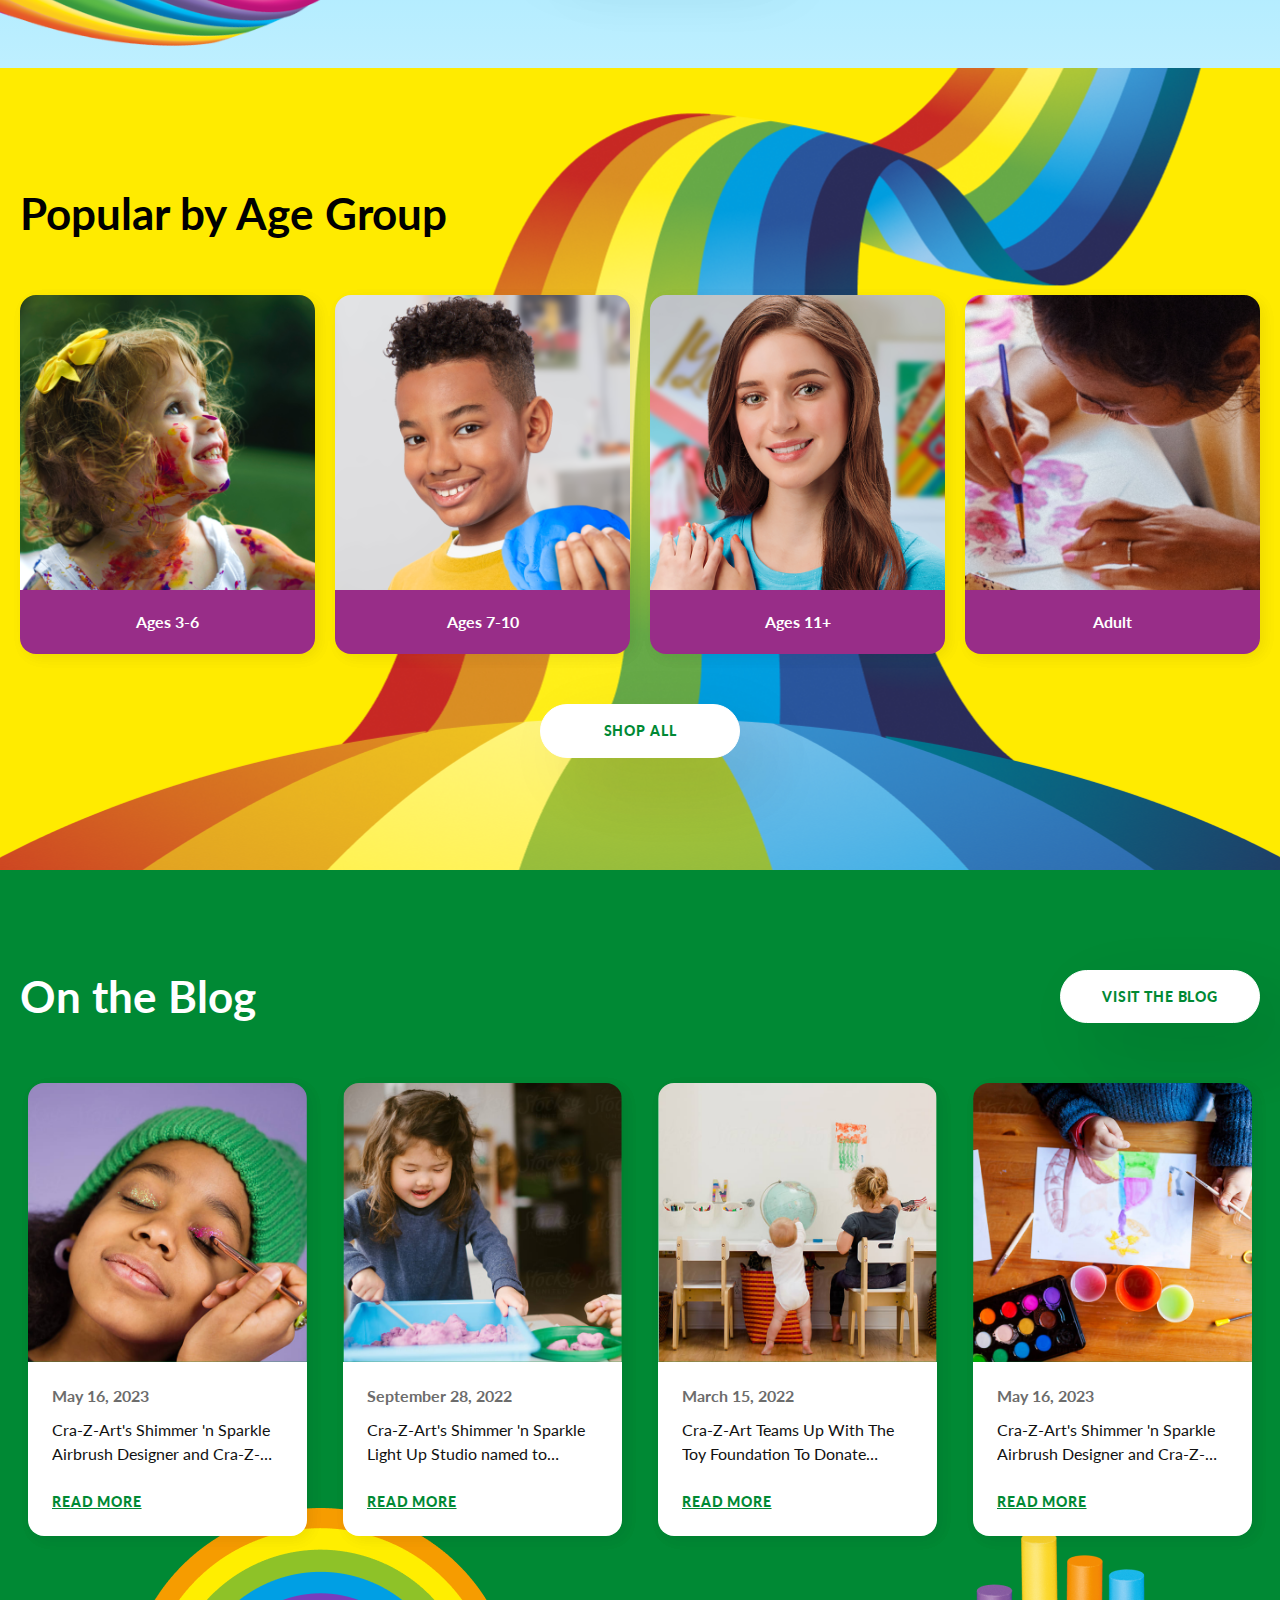
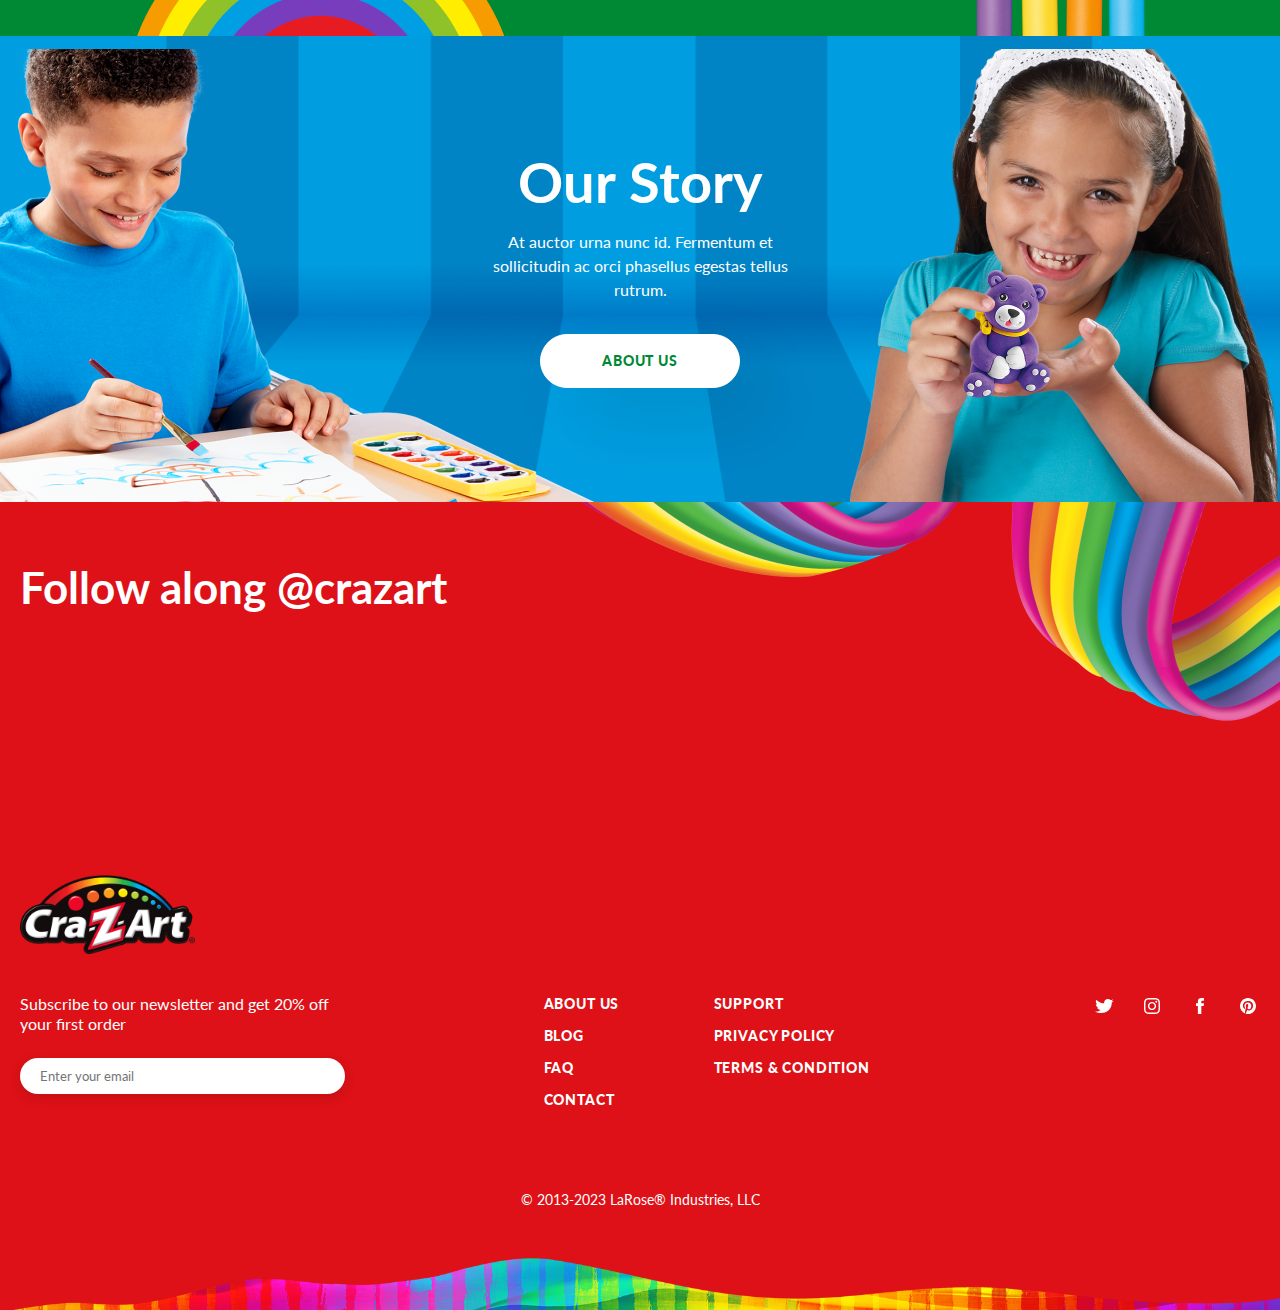
==== commit 2f3f4912: "Add simplified hero sider" ====
--- a/static/index.html
+++ b/static/index.html
@@ -410,6 +410,20 @@
         <div class="sub-menu-nav"></div>
       </div>
     </header>
+    <div class="hero-simple" id="hero-simple">
+      <div class="hero-slide hero-slide-01">
+        <a href="product-details.html">
+          <img src="images/hero/CZA_carousel-options-01_750x1260.jpg" alt="product" />
+          <img src="images/hero/CZA_carousel-options-01-1_2000x936.jpg" alt="product" />
+        </a>
+      </div>
+      <div class="hero-slide hero-slide-02">
+        <a href="product-details.html">
+          <img src="images/hero/CZA_carousel-options-02_750x1260.jpg" alt="product" />
+          <img src="images/hero/CZA_carousel-options-02-1_2000x936.jpg" alt="product" />
+        </a>
+      </div>
+    </div>
     <div class="hero" id="hero">
       <div class="hero-slide hero-slide-01">
         <img src="images/hero/hero-slide-mobile-01-bckg.png" alt="decoration" />
--- a/static/css/main.css
+++ b/static/css/main.css
@@ -1042,6 +1042,62 @@
 }
 
 /*-----------------------
+    Hero Simple
+-----------------------*/
+.hero-simple {
+  position: relative;
+}
+
+.hero-simple a {
+  display: block;
+  width: 100%;
+}
+
+.hero-simple a img {
+  display: block;
+  width: 100%;
+  height: auto;
+}
+
+.hero-simple a img:nth-child(2) {
+  display: none;
+}
+
+.hero-simple .slick-arrow {
+  position: absolute;
+  top: 50%;
+  transform: translateY(-50%);
+}
+
+.hero-simple .slick-arrow.slick-prev {
+  left: 10px;
+}
+
+.hero-simple .slick-arrow.slick-next {
+  right: 10px;
+}
+
+@media screen and (min-width: 768px) {
+  .hero-simple a img:nth-child(1) {
+    display: none;
+  }
+
+  .hero-simple a img:nth-child(2) {
+    display: block;
+  }
+}
+
+@media screen and (min-width: 1400px) {
+  .hero-simple .slick-arrow.slick-prev {
+    left: 56px;
+  }
+
+  .hero-simple .slick-arrow.slick-next {
+    right: 56px;
+  }
+}
+
+/*-----------------------
     Shop By Category
 -----------------------*/
 .shop-by-category {
@@ -1051,6 +1107,7 @@
 }
 
 .shop-by-category h3 {
+  color: #fff;
   margin-bottom: 36px;
   text-align: center;
 }
@@ -1433,7 +1490,7 @@
   .rose-art-products .slick-prev {
     left: 56px;
   }
-  
+
   .rose-art-products .slick-next {
     right: 56px;
   }
@@ -1710,8 +1767,8 @@
 -----------------------*/
 .you-may-also-like {
   padding: 95px 0 110px 0;
-  background: var(--light-blue) url("../images/items-bckg.png") no-repeat
-    center top / cover;
+  background: var(--light-blue) url("../images/items-bckg.png") no-repeat center
+    top / cover;
 }
 
 .you-may-also-like h3 {
@@ -2058,22 +2115,27 @@
     Shop Banner
 -----------------------*/
 .shop-banner {
-  padding: 40px 0 420px 0;
+  padding: 40px 0 0 0;
   background-color: var(--light-blue);
   position: relative;
 }
 
-.shop-banner > img {
+.shop-banner > img.small {
+  display: block;
+  max-width: 100%;
+  height: auto;
+  margin-top: 30px;
+  margin: 30px auto 0 auto;
+}
+
+.shop-banner > img.large {
+  display: none;
   position: absolute;
   bottom: 0;
   left: 50%;
   transform: translateX(-50%);
 }
 
-.shop-banner > img.large {
-  display: none;
-}
-
 .shop-banner h3 {
   margin-bottom: 16px;
 }
@@ -2082,7 +2144,7 @@
   max-width: 360px;
 }
 
-@media screen and (min-width: 768px) {
+@media screen and (min-width: 1025px) {
   .shop-banner {
     padding: 110px 0 90px 0;
     background-image: url("../images/shop/bckg.png");
@@ -2162,7 +2224,7 @@
 .filter-item a {
   display: block;
   width: 100%;
-  padding-top:  15px;
+  padding-top: 15px;
   transition: transform 400ms ease;
 }
 
@@ -2201,7 +2263,6 @@
   }
 }
 
-
 /*-----------------------
     Product Highlight
 -----------------------*/
@@ -2267,7 +2328,6 @@
   z-index: 20;
 }
 
-
 @media screen and (min-width: 768px) {
   .product-highlight h5 {
     font-size: 2rem;
@@ -2283,6 +2343,7 @@
   }
 
   .product-highlight p {
+    font-size: 1.5rem;
     max-width: 400px;
   }
 
@@ -2323,7 +2384,7 @@
   .product-highlights .slick-prev {
     left: 56px;
   }
-  
+
   .product-highlights .slick-next {
     right: 56px;
   }
@@ -2477,10 +2538,10 @@
     background-size: 100% auto;
     background-position: left 0px top 100px;
   }
-  
+
   .product-video-items {
     margin-top: 60px;
-  } 
+  }
 
   .product-videos h2 {
     font-weight: 900;
@@ -2504,7 +2565,7 @@
   .product-videos .slick-prev {
     left: 56px;
   }
-  
+
   .product-videos .slick-next {
     right: 56px;
   }
@@ -2514,6 +2575,58 @@
     Collection banner
 -----------------------*/
 .collection-banner {
+  display: grid;
+  grid-template-columns: repeat(1, 1fr);
+  gap: 1rem;
+  position: relative;
+  overflow: hidden;
+  background-color: var(--white);
+}
+
+.collection-banner .banner-slide {
+  position: relative;
+  color: var(--white);
+  height: 80vw;
+}
+
+.collection-banner .banner-slide:nth-child(2),
+.collection-banner .banner-slide:nth-child(3) {
+  display: none;
+}
+
+.collection-banner .banner-slide > img {
+  display: block;
+  position: absolute;
+  left: 0;
+  top: 0;
+  width: 100%;
+  height: 100%;
+  object-fit: cover;
+  object-position: center bottom;
+}
+
+.collection-banner h3 {
+  font-weight: 700;
+}
+
+.collection-banner p {
+  font-size: 1.25rem;
+  font-weight: 500;
+}
+
+.collection-banner .info {
+  padding: 2rem 1rem 1rem;
+  margin: 0 auto;
+  position: relative;
+  z-index: 10;
+  text-align: center;
+}
+
+.collection-banner .info > * + * {
+  margin-top: 16px;
+}
+
+.collection-banner-simple {
   padding: 45px 0 120px 0;
   text-align: center;
   color: var(--white);
@@ -2524,26 +2637,91 @@
   background-position: left bottom;
 }
 
-.collection-banner h3 {
+.collection-banner-simple h3 {
   font-weight: 400;
 }
 
-.collection-banner .info {
+.collection-banner-simple .info {
   max-width: 620px;
   margin: 0 auto;
 }
 
-.collection-banner .info > * + * {
+.collection-banner-simple .info > * + * {
   margin-top: 16px;
+}
+
+.collection-banner-description {
+  margin-top: 1rem;
+  background-color: var(--light-blue);
+  text-align: center;
+  color: var(--white);
+  padding: 30px 0;
+}
+
+.collection-banner-description p {
+  max-width: 660px;
+  margin: 0 auto;
 }
 
 @media screen and (min-width: 768px) {
   .collection-banner {
-    padding: 140px 0 120px 0;
-  }
-
+    grid-template-columns: repeat(2, 1fr);
+  }
+
+  .collection-banner .banner-slide {
+    height: 40vw;
+  }
+
+  .collection-banner .banner-slide:nth-child(2) {
+    display: block;
+  }
+
+  .collection-banner .info {
+    width: 90%;
+    padding: 120px 1rem 1rem 1rem;
+  }
+
+  .collection-banner .info img {
+    display: block;
+    max-width: 300px;
+    width: auto;
+    height: auto;
+  }
+
+  .collection-banner-description p {
+    font-size: 1.5rem;
+  }
+}
+
+@media screen and (min-width: 1200px) {
+  .collection-banner {
+    grid-template-columns: 29% 40% 31%;
+  }
+
+  .collection-banner .banner-slide:nth-child(3) {
+    display: block;
+  }
+
+  .collection-banner .banner-slide {
+    height: 31.25vw;
+  }
+
+  .collection-banner-simple {
+    padding: 140px 0 130px 0;
+  }
+
+  .collection-banner-simple h3 {
+    font-size: 2.5rem;
+  }
+}
+
+@media screen and (min-width: 1400px) {
   .collection-banner h3 {
-    font-size: 2.5rem;
+    font-size: 3.25rem;
+  }
+
+  .collection-banner p {
+    font-size: 1.5rem;
   }
 }
 
@@ -2571,17 +2749,18 @@
 .instant-shop .product .action a {
   display: inline-flex;
   position: relative;
-  padding: 4px 32px 4px 8px;
+  padding: 8px 32px 8px 8px;
   background: var(--white);
   border-radius: 2px;
   box-shadow: 22px 22px 68px 0px rgba(0, 0, 0, 0.1),
     88px 87px 124px 0px rgba(0, 0, 0, 0.09),
     199px 195px 167px 0px rgba(0, 0, 0, 0.05),
     354px 346px 198px 0px rgba(0, 0, 0, 0.01);
-  font-size: 0.875rem;
+  font-size: 1rem;
   font-weight: 70;
   line-height: 1.42;
   font-weight: 700;
+  margin-left: 1rem;
   transition: transform 400ms ease, box-shadow 400ms ease;
 }
 
@@ -2936,6 +3115,334 @@
 }
 
 /*-----------------------
+    Policy
+-----------------------*/
+.general-content-wrapper {
+  background-color: var(--white);
+  position: relative;
+  padding: 80px 0;
+}
+
+.general-content-wrapper img {
+  display: block;
+  width: 100%;
+  height: auto;
+}
+
+.general-content-wrapper h2 {
+  font-size: 2.25rem;
+}
+
+.general-content-wrapper h3 {
+  font-size: 2rem;
+}
+
+.general-content-wrapper h4 {
+  font-size: 1.75rem;
+}
+
+.general-content-wrapper .container {
+  max-width: 1100px;
+  padding-left: 30px;
+  padding-right: 30px;
+}
+
+.general-content-wrapper .container > * + * {
+  margin-top: 1rem;
+}
+
+.general-content-wrapper ul {
+  padding-left: 1rem;
+  list-style-type: disc;
+  margin-left: 1rem;
+}
+
+.general-content-wrapper ul ul {
+  list-style-type: decimal;
+}
+
+.general-content-wrapper ul li {
+  margin-top: 0.75rem;
+}
+
+.general-content-wrapper a {
+  font-weight: 500;
+  color: var(--red);
+}
+
+.general-content-wrapper a:hover {
+  color: var(--green);
+  text-decoration: underline;
+}
+
+.general-content-wrapper .gfield_required_asterisk {
+  color: var(--red);
+}
+
+.general-content-wrapper .gform_fields {
+  display: grid;
+  grid-template-columns: 1fr;
+  gap: 1rem;
+}
+
+.general-content-wrapper .gform_fields fieldset .ginput_complex {
+  display: grid;
+  grid-template-columns: repeat(2, 1fr);
+  gap: 1rem;
+}
+
+.general-content-wrapper .gform_fields legend,
+.general-content-wrapper .gform_fields label {
+  display: none;
+}
+
+.general-content-wrapper .gfield_checkbox label {
+  display: inline-flex;
+  transform: translateY(-1px);
+  cursor: pointer;
+}
+
+.general-content-wrapper .gform_heading {
+  margin-bottom: 0.5rem;
+}
+
+.general-content-wrapper
+  :is(input[type="text"], input[type="email"], input[type="tel"], textarea) {
+  display: block;
+  width: 100%;
+  padding: 0.75rem;
+  background-color: var(--light-grey);
+  border-radius: 5px;
+  background-clip: padding-box;
+  border: 1px solid var(--grey);
+  font-size: 1rem;
+  font-weight: 400;
+  line-height: 1.5;
+  color: var(--charcoal);
+}
+
+.general-content-wrapper
+  :is(input[type="text"], input[type="email"], input[type="tel"], textarea):focus {
+  background-color: #fff;
+  border-color: var(--green);
+  outline: 0;
+}
+
+.general-content-wrapper .gform_footer {
+  margin-top: 1rem;
+}
+
+.general-content-wrapper .gform_footer input[type="submit"] {
+  display: inline-flex;
+  font-size: 0.875rem;
+  font-weight: 900;
+  line-height: 1.4;
+  letter-spacing: 0.84px;
+  text-transform: uppercase;
+  border-radius: 64px;
+  padding: 16px 32px;
+  transition: color 300ms ease, background-color 300ms ease,
+    border-color 300ms ease;
+  justify-content: center;
+  align-items: center;
+  border: none;
+  cursor: pointer;
+  background: var(--green);
+  color: var(--white);
+}
+
+@media screen and (min-width: 768px) {
+  .general-content-wrapper .gform_fields {
+    display: grid;
+    grid-template-columns: repeat(2, 1fr);
+  }
+
+  .general-content-wrapper .gfield--type-textarea {
+    grid-column-start: 1;
+    grid-column-end: 3;
+  }
+
+  .general-content-wrapper .gfield--type-checkbox {
+    order: 2;
+    align-self: center;
+  }
+}
+
+/*-----------------------
+    News Banner
+-----------------------*/
+.news-banner img {
+  display: block;
+  width: 100%;
+  height: auto;
+}
+
+.news-banner + .page-header {
+  text-align: center;
+}
+
+/*-----------------------
+    Blog Posts
+-----------------------*/
+.blog-posts {
+  padding: 70px 0;
+}
+
+.blog-posts .blog-list {
+  max-width: 960px;
+  margin: 0 auto;
+}
+
+.blog-posts .blog-list article {
+  padding: 1rem 0;
+  border-bottom: 1px solid var(--green);
+}
+
+.blog-posts .blog-list article a {
+  font-weight: 500;
+  color: var(--red);
+  text-decoration: none;
+}
+
+.blog-posts .blog-list article a:hover {
+  color: var(--green);
+  text-decoration: underline;
+}
+
+.blog-posts article .entry-title {
+  font-size: 2rem;
+  margin-bottom: 1rem;
+}
+
+.blog-posts article .entry-title a {
+  color: var(--charcoal);
+}
+
+.blog-posts article .entry-title a:hover {
+  color: var(--charcoal);
+}
+
+.blog-posts .author {
+  margin-bottom: 1rem;
+}
+
+.blog-posts .load-more {
+  margin-top: 1rem;
+  max-width: 960px;
+  margin: 2rem auto 0 auto;
+}
+
+/*-----------------------
+    Blog Single
+-----------------------*/
+.blog-single {
+  padding: 70px 0;
+  position: relative;
+  background-color: var(--white);
+}
+
+.blog-single .byline.author {
+  display: none;
+}
+
+.blog-single .container {
+  max-width: 1100px;
+}
+
+.blog-single article .entry-title {
+  font-size: 2rem;
+  margin-bottom: 1rem;
+}
+
+.blog-single article a {
+  font-weight: 500;
+  color: var(--red);
+  text-decoration: none;
+}
+
+.blog-single a:hover {
+  color: var(--green);
+  text-decoration: underline;
+}
+
+.blog-single .entry-content {
+  margin-top: 1rem;
+}
+
+.blog-single .entry-content h1 {
+  font-size: 2rem;
+}
+
+.blog-single .entry-content h2 {
+  font-size: 1.75rem;
+}
+
+.blog-single .entry-content h3 {
+  font-size: 1.5rem;
+}
+
+.blog-single .entry-content > * + * {
+  margin-top: 1rem;
+}
+
+.blog-single ul {
+  padding-left: 1rem;
+  list-style-type: disc;
+  margin-left: 1rem;
+}
+
+.blog-single ul ul {
+  list-style-type: decimal;
+}
+
+.blog-single ul li {
+  margin-top: 0.75rem;
+}
+
+/*-----------------------
+    Search Results
+-----------------------*/
+.search-results {
+  padding: 70px 0;
+  position: relative;
+  background-color: var(--white);
+}
+
+.search-results .search-list {
+  max-width: 960px;
+  margin: 0 auto;
+}
+
+.search-results .search-list article {
+  padding: 1rem 0;
+  border-bottom: 1px solid var(--green);
+}
+
+.search-results .search-list article a {
+  font-weight: 500;
+  color: var(--red);
+  text-decoration: none;
+}
+
+.search-results .search-list article a:hover {
+  color: var(--green);
+  text-decoration: underline;
+}
+
+.search-results .entry-title {
+  font-size: 2rem;
+  margin-bottom: 1rem;
+}
+
+.search-results article .entry-title a {
+  color: var(--charcoal);
+}
+
+.search-results article .entry-title a:hover {
+  color: var(--charcoal);
+}
+
+/*-----------------------
     Breadcrumbs 
 -----------------------*/
 .breadcrumbs {
@@ -3012,10 +3519,10 @@
   margin-top: 0.25rem;
 }
 
-.gform_footer.top_label {
+/* .gform_footer.top_label {
   opacity: 0;
   position: absolute;
-}
+} */
 
 .gform_validation_errors .gform_submission_error {
   display: block;
--- a/static/css/woocommerce.css
+++ b/static/css/woocommerce.css
@@ -290,7 +290,7 @@
   overflow: hidden;
 }
 
-.woocommerce .product.type-product {
+.product-wc-single.product {
   max-width: 1400px;
   margin: 0 auto;
   padding: 0 20px;
@@ -399,27 +399,6 @@
   background-color: var(--white);
 }
 
-.woocommerce-product-gallery__wrapper {
-  display: grid;
-  grid-template-columns: repeat(4, 1fr);
-}
-
-.woocommerce
-  div.product
-  div.images
-  .woocommerce-product-gallery__image:nth-child(1) {
-  grid-column-start: 1;
-  grid-column-end: 5;
-}
-
-.woocommerce
-  div.product
-  div.images
-  .woocommerce-product-gallery__image:nth-child(n + 2) {
-  width: auto;
-  display: flex;
-}
-
 .woocommerce div.product div.images .woocommerce-product-gallery__image a {
   display: block;
   width: 100%;
@@ -431,10 +410,372 @@
   grid-column-end: 3;
 }
 
-.tabs.wc-tabs h2 {
+.woocommerce-Tabs-panel h2 {
   font-size: 1.75rem;
   margin-bottom: 8px;
   color: var(--charcoal);
+}
+
+.woocommerce-tabs .drawer {
+  border: none;
+  border-bottom: 2px solid var(--light-grey);
+}
+
+.woocommerce-tabs .accordion-item {
+  border: none;
+}
+
+.woocommerce-tabs .accordion-header {
+  padding: 24px 0;
+  background-color: transparent;
+  border: none;
+  position: relative;
+}
+
+.woocommerce-tabs .accordion-header h1 {
+  color: var(--dark-grey);
+  font-weight: 700;
+  font-size: 1.25rem;
+  line-height: 1.25;
+  float: none;
+}
+
+.woocommerce-tabs .accordion-header.accordion-header-active h1 {
+  color: var(--black);
+}
+
+.woocommerce-tabs .accordion-header-icon {
+  display: none;
+}
+
+.woocommerce-tabs .accordion-header::after {
+  content: "";
+  position: absolute;
+  right: 0;
+  top: 50%;
+  transform: translateY(-50%) rotate(90deg);
+  width: 40px;
+  height: 40px;
+  border-radius: 50%;
+  background-color: var(--white);
+  color: var(--charcoal);
+  background: url("../images/icons/chevron-right.svg") no-repeat center center /
+    16px 16px;
+  box-shadow: 0px 4px 12px rgba(0, 0, 0, 0.12);
+  transition: transform 300ms ease;
+}
+
+.woocommerce-tabs .accordion-header.accordion-header-active::after {
+  transform: translateY(-50%) rotate(270deg);
+}
+
+.woocommerce-tabs .accordion-content {
+  border: none;
+  padding: 0.5rem 0;
+}
+
+.woocommerce-tabs .accordion-content h2 {
+  display: none;
+}
+
+.woocommerce-tabs .accordion-content p {
+  line-height: 1.5;
+}
+
+.woocommerce p.stars a::before {
+  color: var(--green);
+}
+
+.woocommerce p.stars:hover a::before {
+  color: var(--green);
+}
+
+.woocommerce-tabs
+  .accordion-content
+  :is(textarea, input[type="text"], input[type="email"]) {
+  display: block;
+  padding: 1rem;
+  border: 1px solid var(--charcoal);
+  border-radius: 8px;
+  width: 100%;
+  max-width: 400px;
+}
+
+.woocommerce-tabs .accordion-content .form-submit input[type="submit"] {
+  display: block;
+  width: 100%;
+  max-width: 300px;
+  padding: 14px 32px !important;
+  border-radius: 64px !important;
+  background-color: var(--green) !important;
+  box-shadow: 22px 22px 68px 0px rgba(0, 0, 0, 0.08),
+    44px 44px 64px 0px rgba(0, 0, 0, 0.04);
+  font-size: 0.875rem;
+  font-weight: 900;
+  line-height: 1.42;
+  letter-spacing: 0.84px;
+  text-transform: uppercase;
+  color: var(--white) !important;
+  border: 1px solid var(--green) !important;
+  transition: background-color 300ms ease, color 300ms ease;
+}
+
+.woocommerce-tabs .accordion-content .form-submit input[type="submit"]:hover {
+  background-color: var(--white) !important;
+  color: var(--green) !important;
+}
+
+.wcf-shop-wrapper .wcf-horizontal-popover {
+  height: auto;
+  font-size: 1rem;
+  line-height: 1.5;
+}
+
+.woocommerce .na-wc-learn-more {
+  display: inline-flex;
+  color: var(--green);
+  text-decoration: underline;
+  margin-bottom: 1rem;
+}
+
+.woocommerce-tabs.wc-tabs-wrapper {
+  max-width: 1060px;
+  padding: 100px 20px;
+  margin: 0 auto;
+}
+
+.collection-banner + .wcf-shop-wrapper {
+  padding: 70px 0;
+}
+
+.wp-block-woocommerce-cart {
+  max-width: 1400px;
+  padding: 15px 20px 0;
+  margin: 0 auto;
+}
+
+.woocommerce-cart .wp-block-heading {
+  font-size: 1.5rem;
+  margin-bottom: 1rem;
+}
+
+.woocommerce-cart .wc-block-grid__product-title {
+  font-size: 1rem;
+  font-weight: 700;
+  line-height: 1.5;
+  letter-spacing: -0.32px;
+  color: var(--black);
+  margin-bottom: 8px;
+}
+
+.woocommerce-cart .woocommerce-Price-amount {
+  padding: 0;
+  margin-bottom: 0;
+  font-size: 1rem;
+  font-weight: 700;
+  line-height: 1.5;
+  letter-spacing: -0.32px;
+  color: var(--black);
+}
+
+.woocommerce-cart .wp-block-button__link {
+  background-color: var(--green);
+}
+
+.page-header {
+  max-width: 1400px;
+  padding: 30px 20px;
+  margin: 0 auto;
+}
+
+.page-template-template-general-content .page-header {
+  text-align: center;
+}
+
+.page-template-template-general-content header.mobile,
+.page-template-template-general-content header.desktop {
+  box-shadow: 20px 20px 50px 0px rgba(0, 0, 0, 0.05);
+}
+
+.page-template-template-general-content .page-header h1 {
+  color: var(--red);
+}
+
+.page-header {
+  max-width: 1400px;
+  padding: 30px 20px;
+  margin: 0 auto;
+}
+
+.page-my-account-data .woocommerce {
+  max-width: 1400px;
+  padding: 15px 20px;
+  margin: 0 auto;
+}
+
+.page-my-account-data .woocommerce a {
+  color: var(--green);
+  text-decoration: underline;
+}
+
+.woocommerce-MyAccount-navigation {
+  padding: 0.5rem;
+  background-color: rgba(0, 137, 52, 0.8);
+  border-radius: 10px;;
+}
+
+.woocommerce-MyAccount-navigation-link {
+  padding: 0.5rem 0;
+  color: var(--white);
+  margin-bottom: 0;
+}
+
+.woocommerce-MyAccount-navigation-link a {
+  color: var(--white) !important;
+  text-decoration: none !important;
+}
+
+.woocommerce-MyAccount-navigation-link a:hover {
+  text-decoration: underline !important;
+}
+
+.woocommerce-form-login input:is([type="text"], [type="password"]) {
+  width: 100%;
+  display: block;
+  padding: 0.75rem;
+  border: 1px solid var(--charcoal);
+  border-radius: 8px;
+}
+
+.woocommerce-EditAccountForm.edit-account
+  input:is([type="text"], [type="password"], [type="email"]) {
+  width: 100%;
+  display: block;
+  padding: 0.75rem;
+  border: 1px solid var(--charcoal);
+  border-radius: 8px;
+}
+
+.woocommerce form.woocommerce-form-login.login {
+  max-width: 700px;
+}
+
+.woocommerce-LostPassword.lost_password a {
+  text-decoration: underline;
+  color: var(--green);
+}
+
+.woocommerce .woocommerce-form-login .woocommerce-form-login__submit,
+.woocommerce-EditAccountForm.edit-account .woocommerce-Button.button {
+  border-radius: 16px;
+  background-color: var(--green) !important;
+  color: var(--white) !important;
+}
+
+/* article[class^="post"] {
+  max-width: 1400px;
+  padding: 30px 20px;
+  margin: 0 auto;
+}
+
+article[class^="post"] h2 {
+  font-size: 1.5rem;
+}
+
+article[class^="post"] h2 a {
+  color: var(--charcoal);
+  text-decoration: none;
+}
+
+article[class^="post"] a {
+  color: var(--green);
+  text-decoration: underline;
+} */
+
+.taxonomy-category_filter-puzzles-data .wcf-shop-wrapper {
+  margin-top: 2rem;
+}
+
+.taxonomy-category_filter-puzzles-data .wcf-shop-wrapper .container {
+  position: relative;
+}
+
+.taxonomy-category_filter-puzzles-data .products {
+  max-width: 1000px;
+}
+
+.taxonomy-category_filter-puzzles-data .sidebar-filters {
+  display: none;
+  position: absolute;
+  top: 70px;
+  right: 20px;
+  width: calc(16% - 0.5rem);
+  padding: 0.5rem;
+}
+
+.wc-block-cart-items__row .wc-block-components-product-name {
+  display: block;
+  color: var(--charcoal);
+  font-weight: 700;
+  margin-bottom: 0.25rem;
+}
+
+.wc-block-cart-items__row .wc-block-cart-item__remove-link {
+  color: var(--red) !important;
+  text-decoration: underline !important;
+}
+
+.wc-block-cart-items__row .wc-block-cart-item__remove-link:hover {
+  text-decoration: underline !important;
+}
+
+.wc-block-components-totals-coupon .wc-block-components-totals-coupon-link,
+.wc-block-components-totals-shipping .wc-block-components-totals-shipping__change-address__link {
+  color: var(--green);
+}
+
+.wc-block-components-totals-coupon .wc-block-components-totals-coupon-link:hover,
+.wc-block-components-totals-shipping .wc-block-components-totals-shipping__change-address__link:hover {
+  color: var(--green);
+  text-decoration: underline;
+}
+
+.wc-block-cart__submit {
+  margin-top: 1rem !important;
+}
+
+.wc-block-cart__submit .wc-block-cart__submit-button,
+.wc-block-checkout__actions_row .wc-block-components-checkout-place-order-button {
+  display: inline-flex;
+  font-size: 0.875rem;
+  font-weight: 900;
+  line-height: 1.4;
+  letter-spacing: 0.84px;
+  text-transform: uppercase;
+  border-radius: 64px;
+  padding: 16px 32px;
+  transition: color 300ms ease, background-color 300ms ease,
+    border-color 300ms ease !important;
+  justify-content: center;
+  align-items: center;
+  border: 1px solid var(--white);
+  cursor: pointer;
+  background: var(--green);
+  color: var(--white);
+  min-height: auto;
+}
+
+.wc-block-cart__submit .wc-block-cart__submit-button:hover,
+.wc-block-checkout__actions_row .wc-block-components-checkout-place-order-button:hover {
+  background-color: var(--white);
+  color: var(--green);
+  border: 1px solid var(--green)
+}
+
+.wp-block-woocommerce-checkout {
+  padding: 40px 1rem;
+  max-width: 1400px;
+  margin: 0 auto !important;
 }
 
 @media screen and (min-width: 600px) {
@@ -454,7 +795,7 @@
 }
 
 @media screen and (min-width: 768px) {
-  .woocommerce .product.type-product {
+  .product-wc-single.product {
     grid-template-columns: repeat(2, 1fr);
   }
 }
@@ -472,11 +813,19 @@
     display: block !important;
   }
 
-  .woocommerce .product.type-product {
+  .product-wc-single.product {
     gap: 40px 70px;
   }
 
   .summary.entry-summary h1 {
     font-size: 1.5rem;
   }
-}
+
+  .woocommerce-tabs.wc-tabs-wrapper {
+    padding: 140px 20px 114px 20px;
+  }
+
+  .taxonomy-category_filter-puzzles-data .sidebar-filters {
+    display: block;
+  }
+}
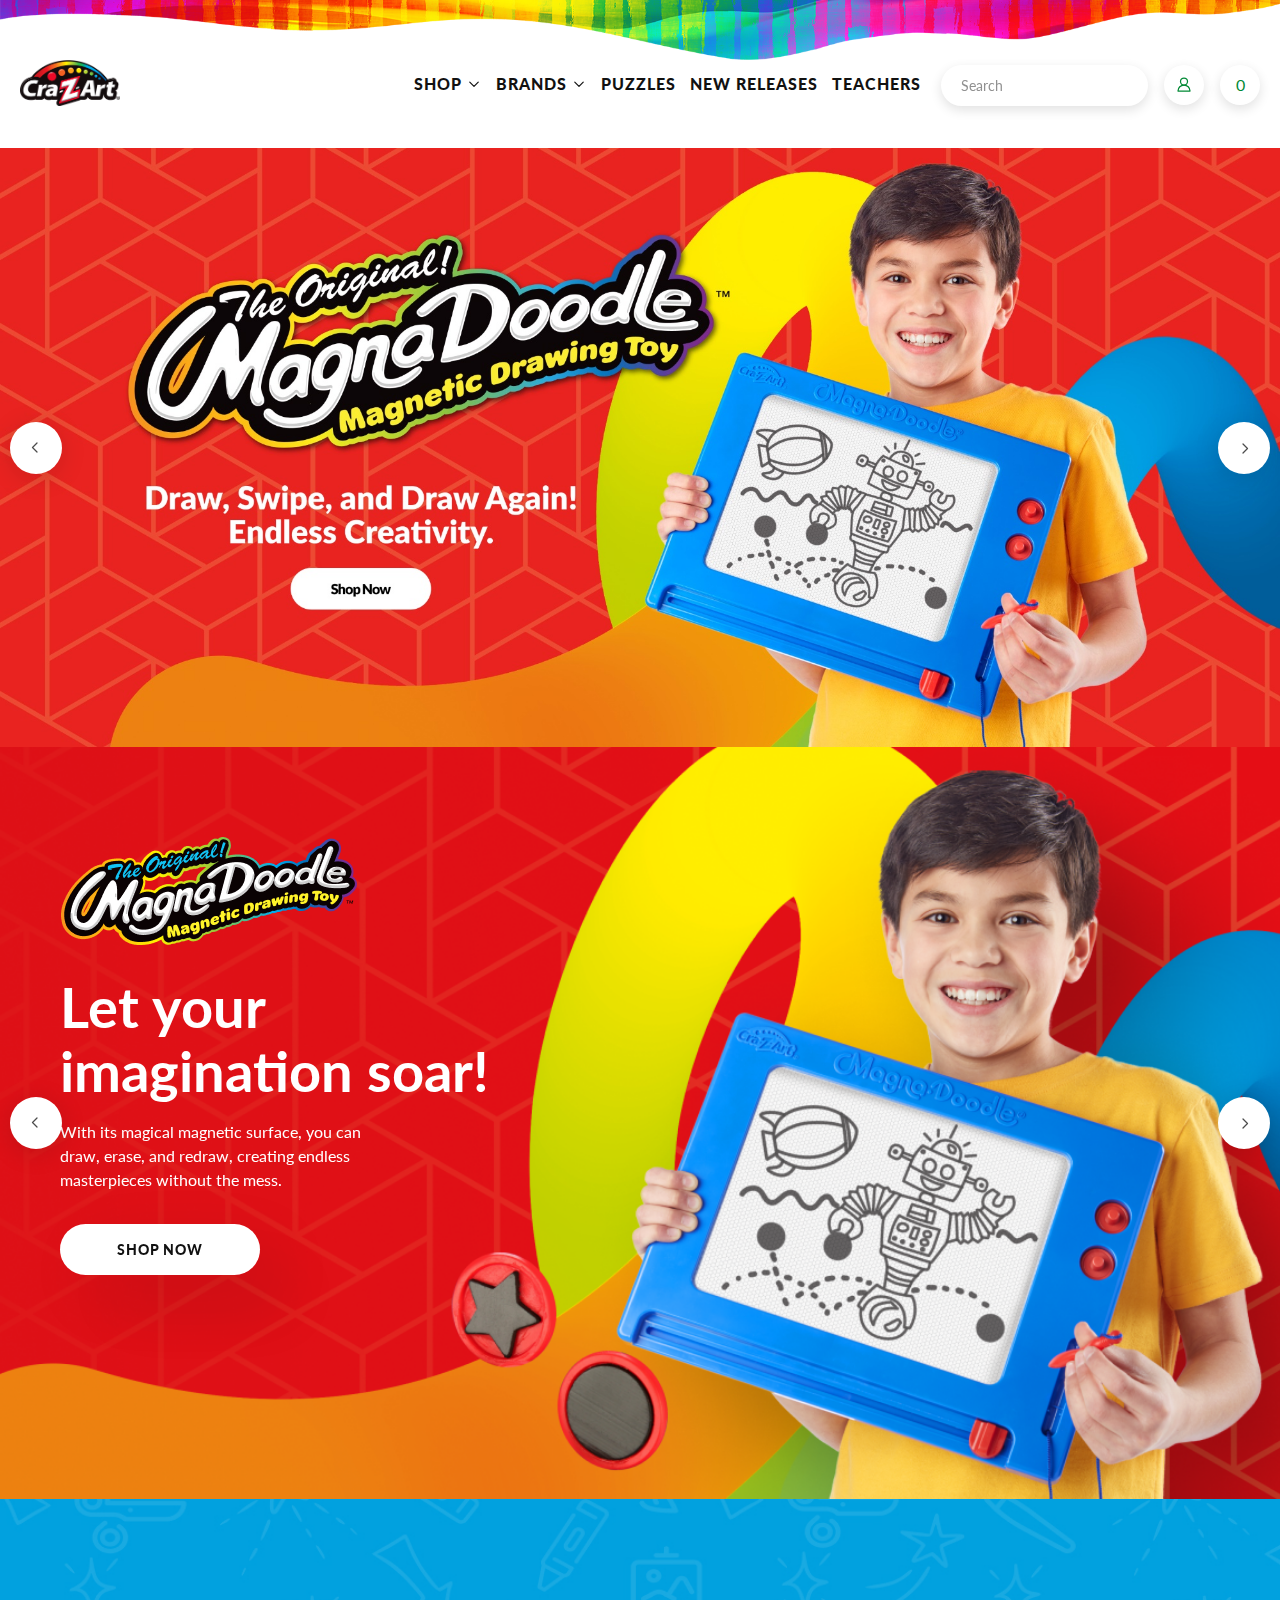
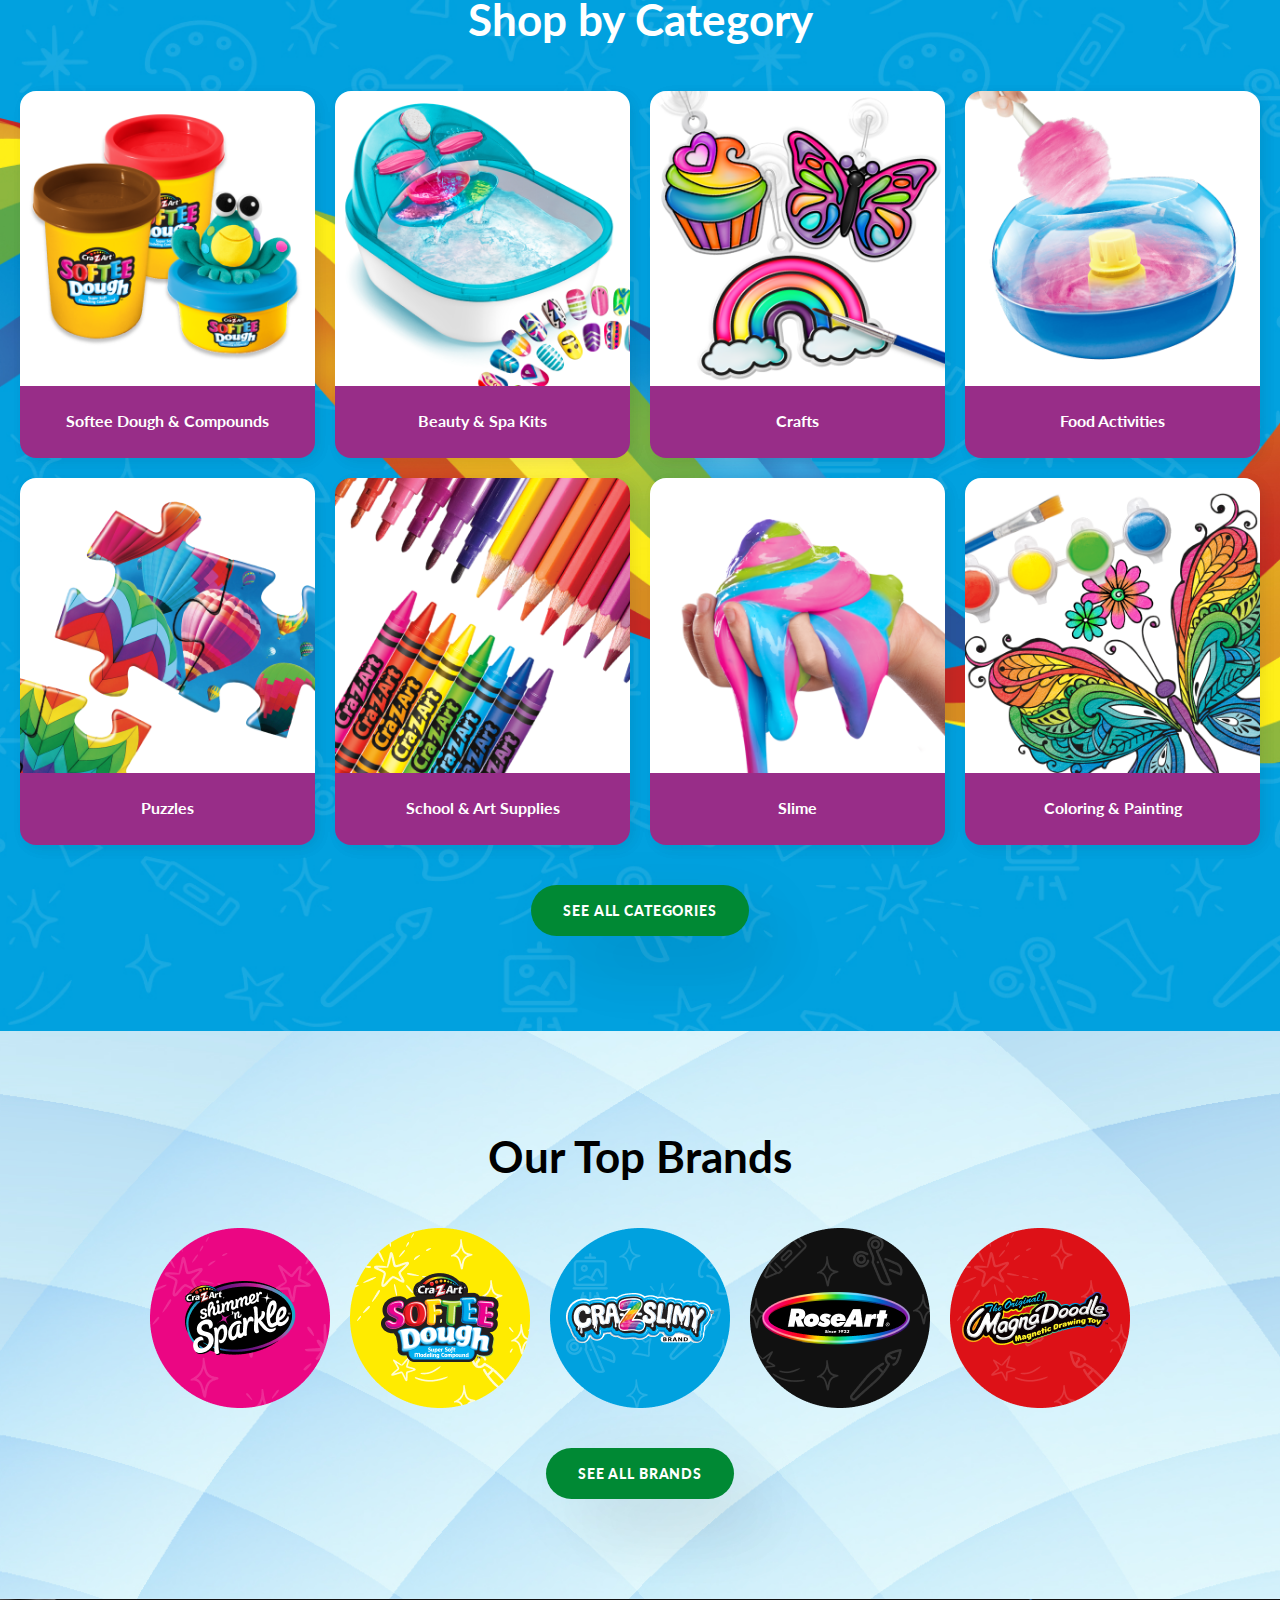
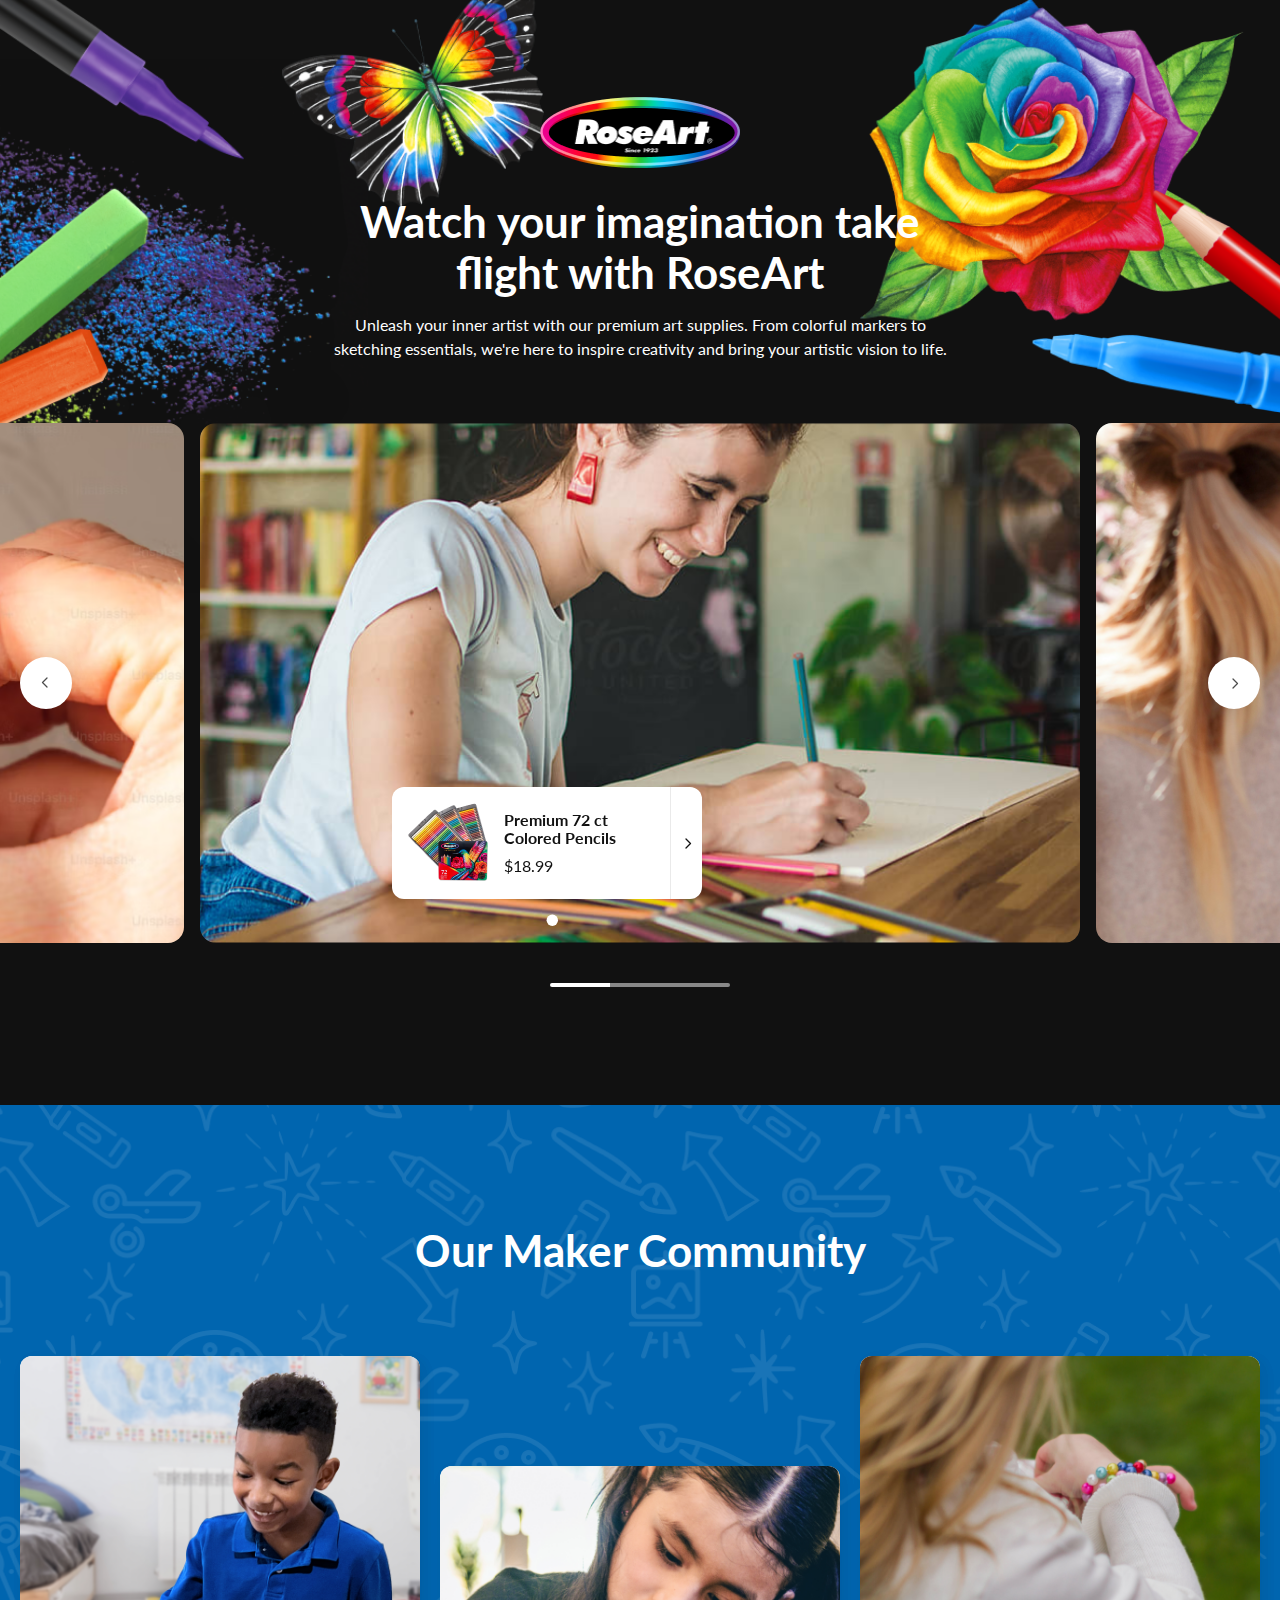
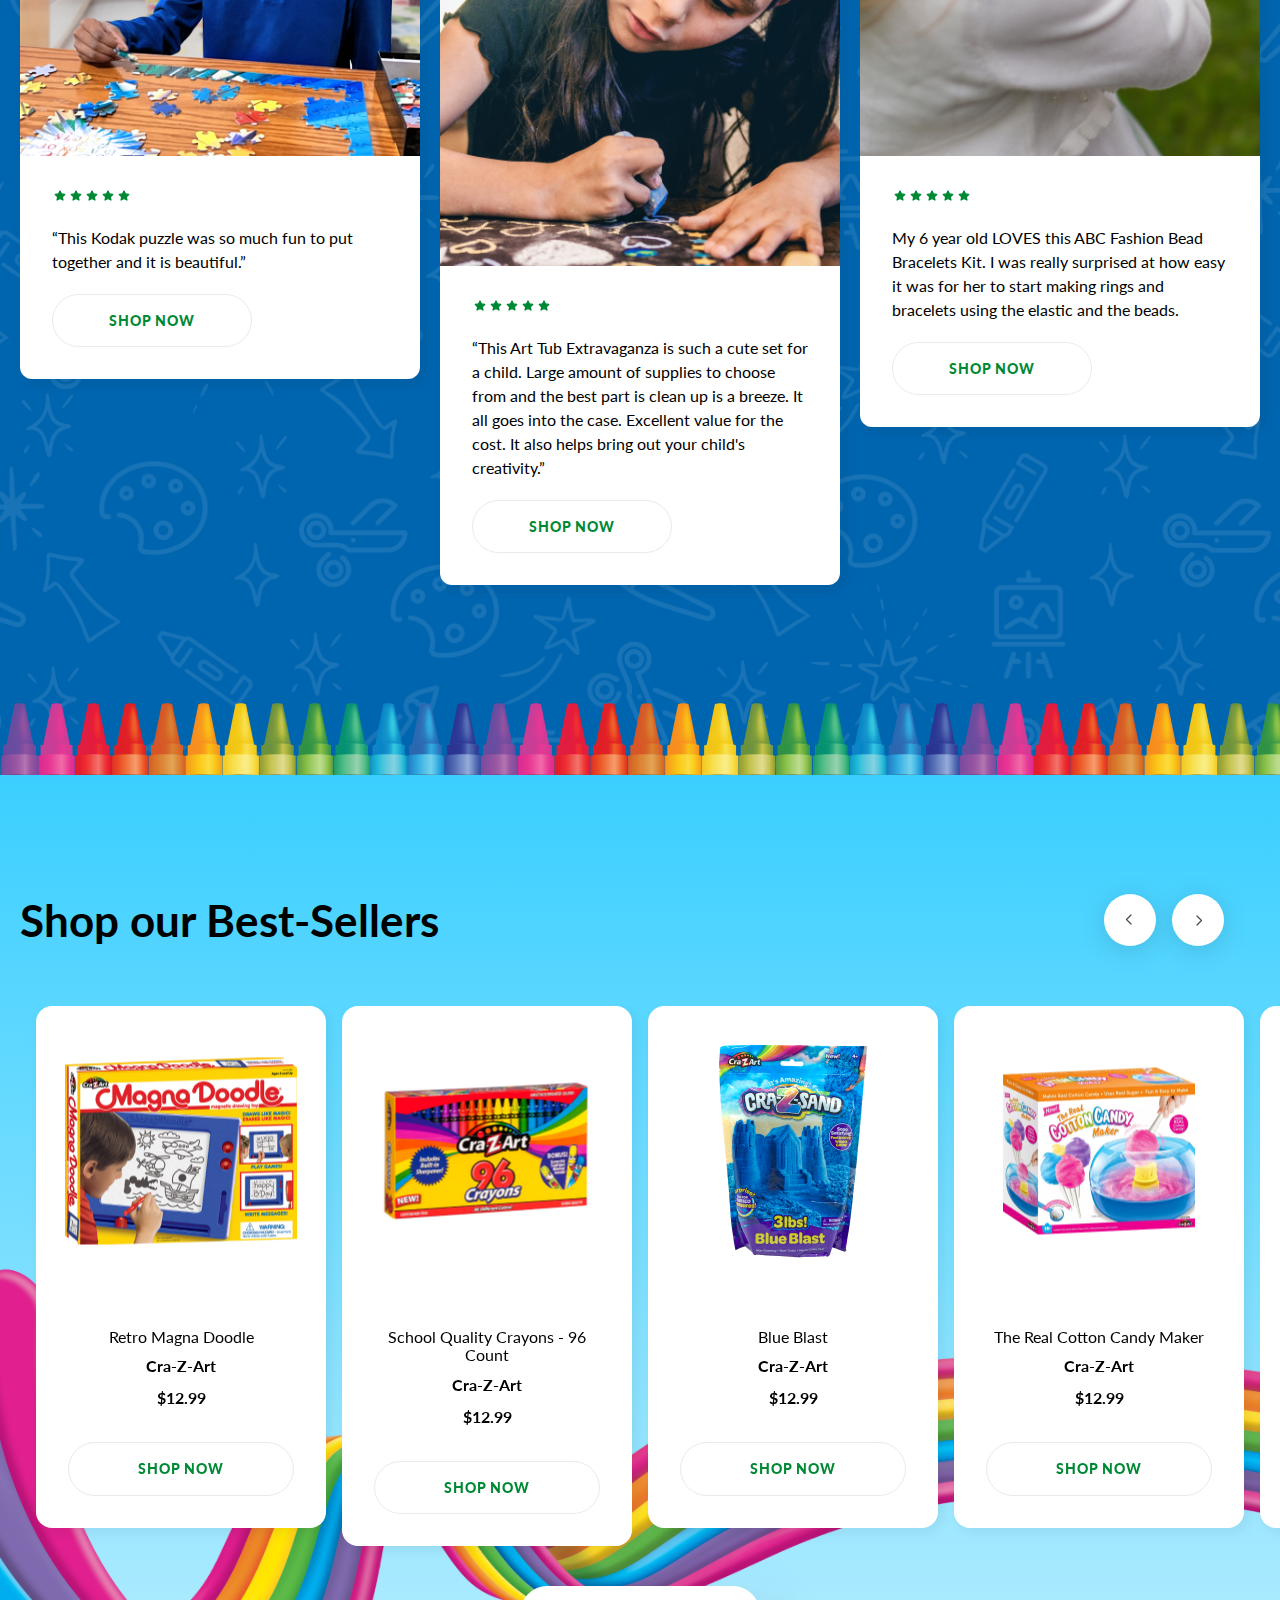
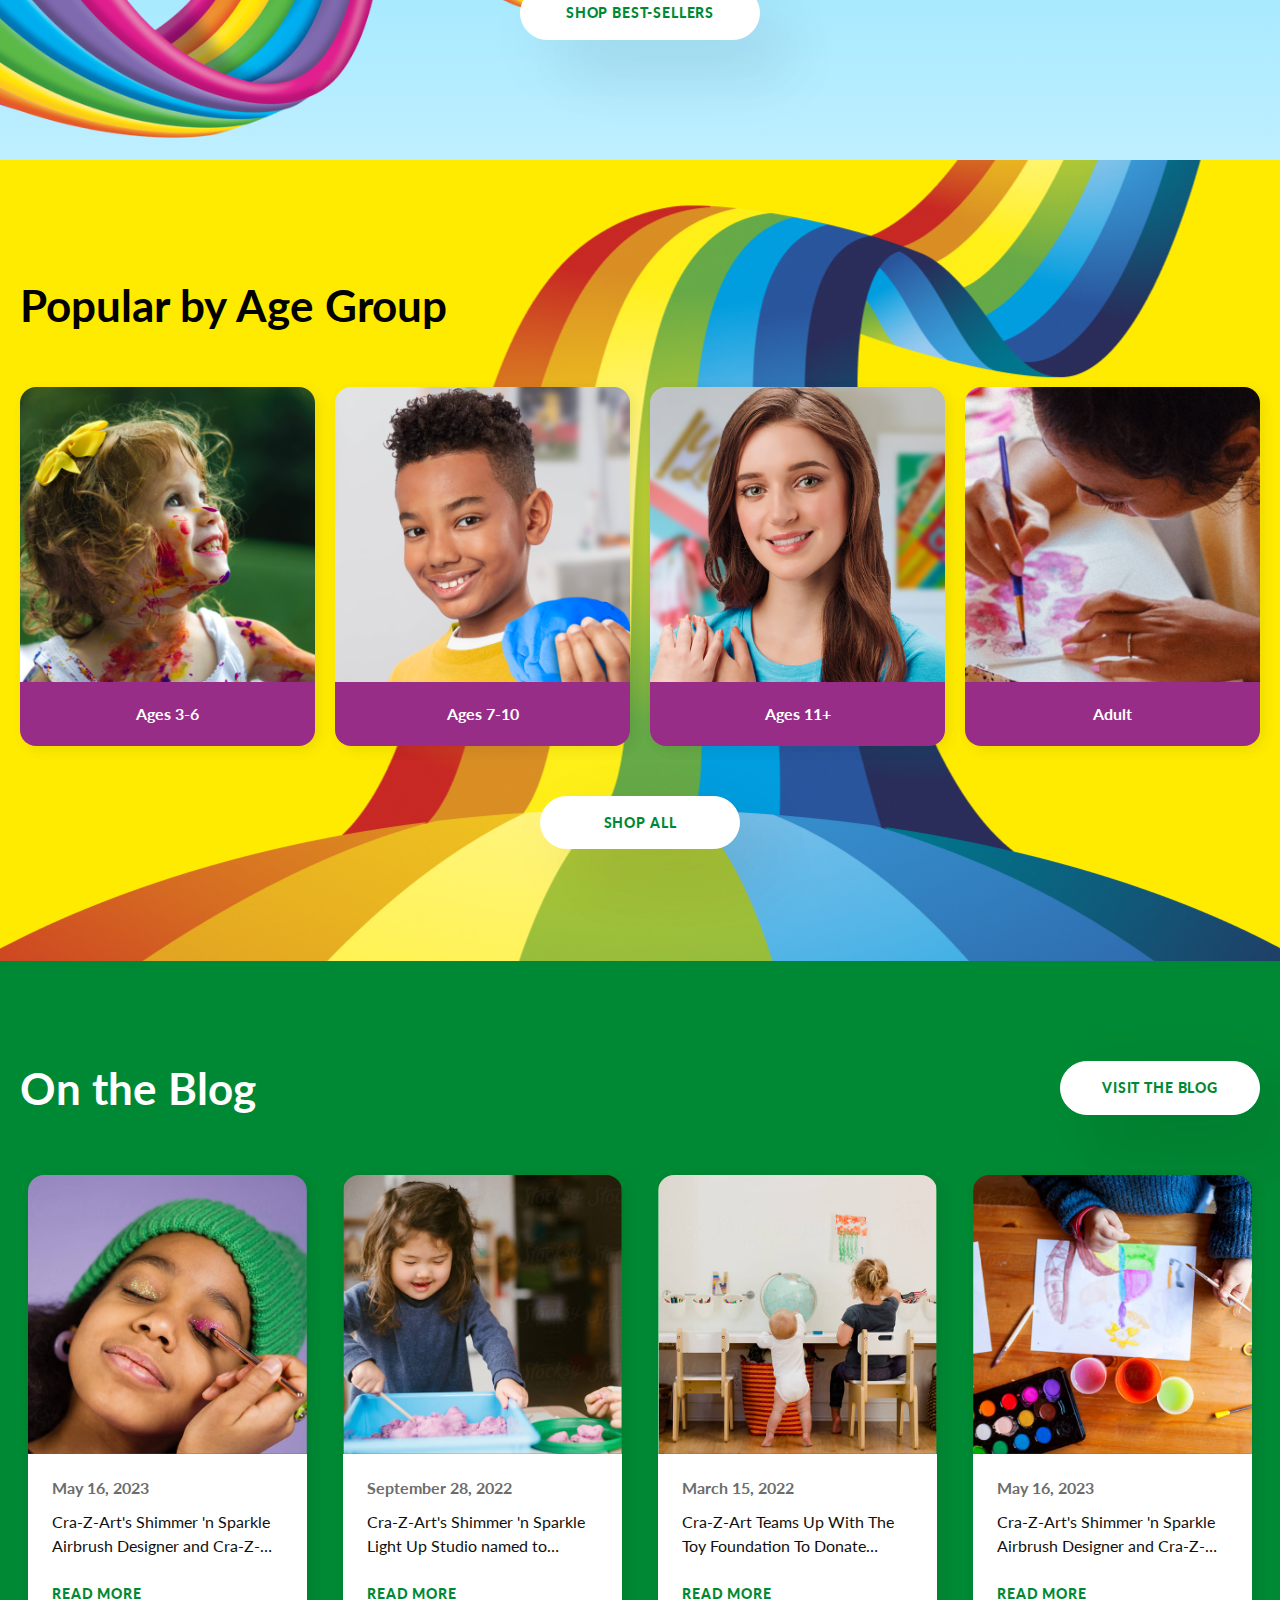
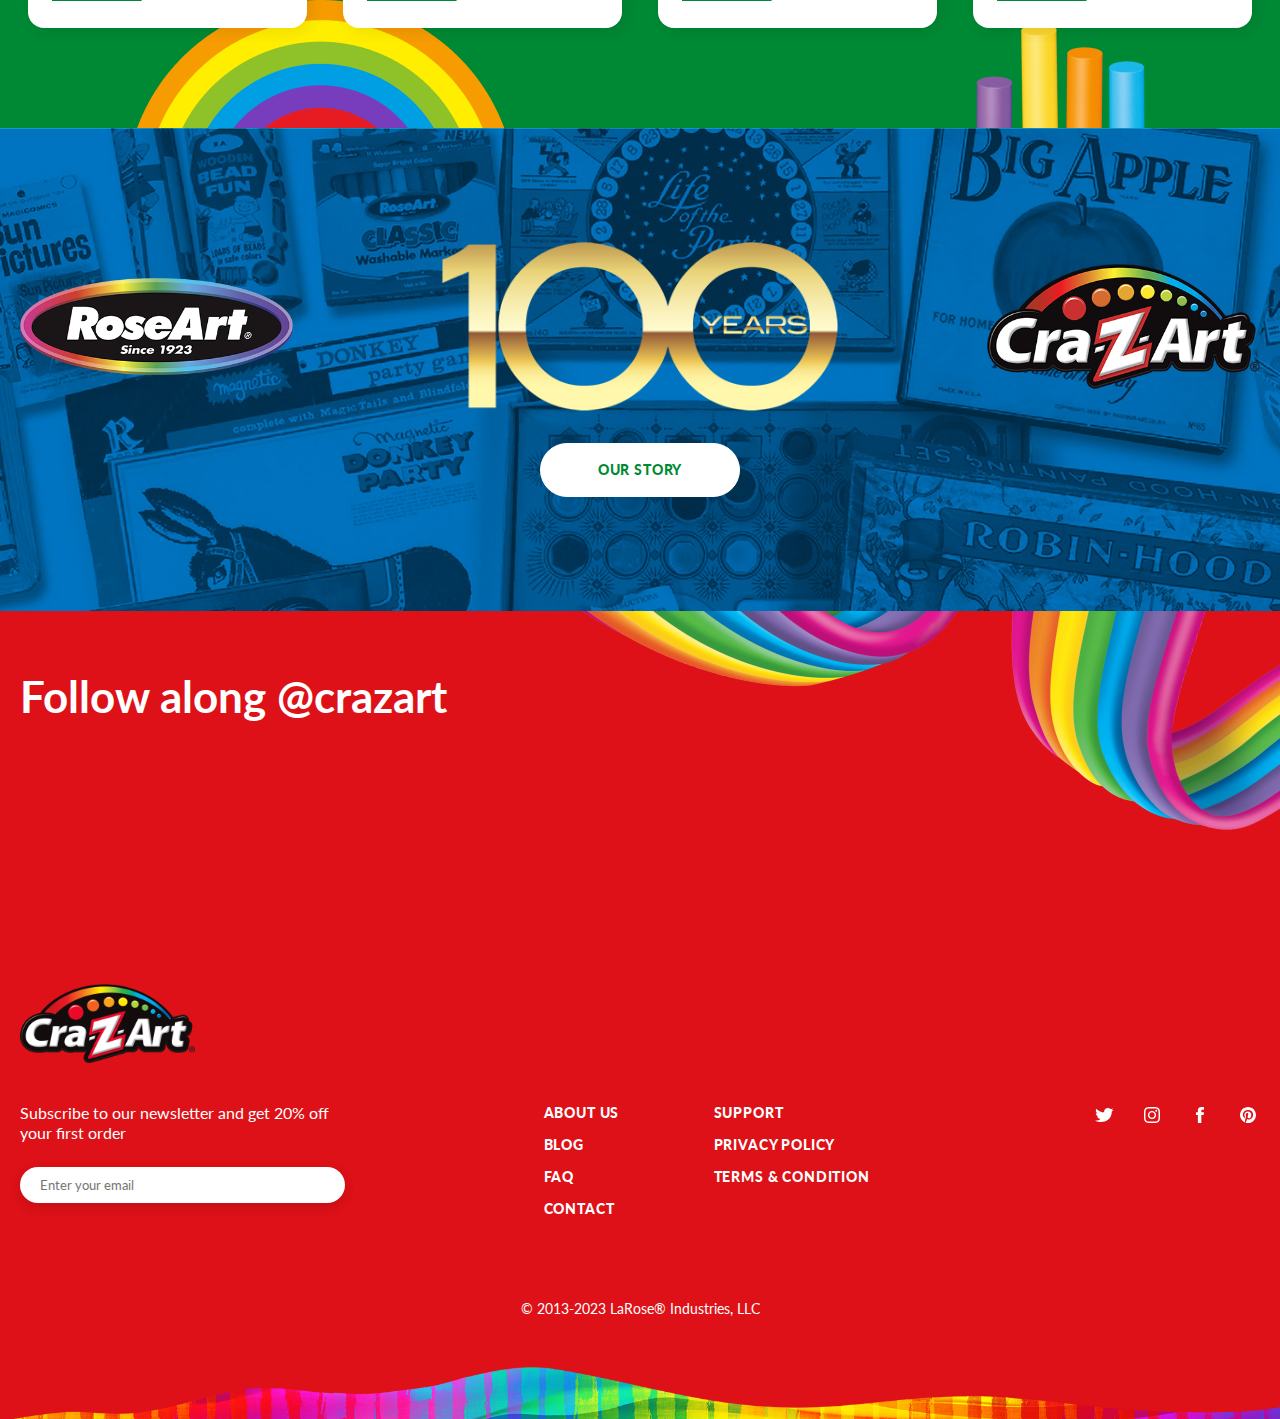
==== commit fcec7843: "Our story adjustments" ====
--- a/static/index.html
+++ b/static/index.html
@@ -550,6 +550,9 @@
             </a>
           </div>
         </div>
+        <div class="see-all-categories">
+          <a href="#" class="action-button secondary">See all Categories</a>
+        </div>
       </div>
     </div>
     <div class="our-top-brands">
@@ -943,12 +946,18 @@
     </div>
     <div class="our-story">
       <div class="container">
-        <h2>Our Story</h2>
-        <p>
-          At auctor urna nunc id. Fermentum et sollicitudin ac orci phasellus
-          egestas tellus rutrum.
-        </p>
-        <a href="#" class="action-button quaternary">About us</a>
+        <div class="artboard">
+          <div>
+            <img src="images/our-story/100year_artboard-4.png" alt="rose art" />
+          </div>
+          <div>
+            <img src="images/our-story/100year_artboard-6.png" alt="cra z art" />
+          </div>
+          <div>
+            <img src="images/our-story/100year_artboard-5.png" alt="100 years" />
+          </div>
+        </div>
+        <a href="#" class="action-button quaternary">Our Story</a>
       </div>
     </div>
     <footer class="main">
--- a/static/css/main.css
+++ b/static/css/main.css
@@ -1159,6 +1159,11 @@
   justify-content: center;
 }
 
+.shop-by-category .see-all-categories {
+  text-align: center;
+  margin-top: 40px;
+}
+
 @media screen and (min-width: 768px) {
   .shop-by-category .categories {
     max-width: 100%;
@@ -2066,12 +2071,11 @@
 .our-story {
   padding: 100px 0 320px 0;
   background-color: var(--light-blue);
-  background-image: url("../images/our-story/decor-01-sm.png"),
-    url("../images/our-story/decor-02-sm.png"),
-    url("../images/our-story/bckg-sm.png");
+  background-image:
+    url("../images/our-story/bckg-sm.jpg");
   background-repeat: no-repeat;
-  background-size: auto, auto, cover;
-  background-position: right bottom, left bottom, center center;
+  background-size: cover;
+  background-position: center;
   color: var(--white);
   text-align: center;
 }
@@ -2087,17 +2091,25 @@
 .our-story .action-button {
   width: 100%;
   max-width: 400px;
+}
+
+.our-story .artboard {
+  display: grid;
+  gap: 2rem;
+  margin-bottom: 2rem;
+}
+
+.our-story .artboard img {
+  display: block;
+  max-width: 100%;
+  height: auto;
 }
 
 @media screen and (min-width: 768px) {
   .our-story {
     padding: 114px 0;
-    background-image: url("../images/our-story/decor-01-lg.png"),
-      url("../images/our-story/decor-02-lg.png"),
-      url("../images/our-story/bckg-lg.png");
+    background-image: url("../images/our-story/bckg-lg.jpg");
     background-repeat: no-repeat;
-    background-size: auto, auto, cover;
-    background-position: right bottom, left bottom, center center;
   }
 
   .our-story p {
@@ -2108,6 +2120,26 @@
 
   .our-story .action-button {
     max-width: 200px;
+  }
+
+  .our-story .artboard {
+    display: flex;
+    justify-content: space-between;
+    align-items: center;
+    gap: 0;
+  }
+
+  .our-story .artboard > div:nth-child(1),
+  .our-story .artboard > div:nth-child(3) {
+    width: 22%;
+    max-width: 22%;
+    flex: 0 0 22%;
+  }
+
+  .our-story .artboard > div:nth-child(2) {
+    width: 32%;
+    max-width: 32%;
+    flex: 0 0 32%;
   }
 }
 
